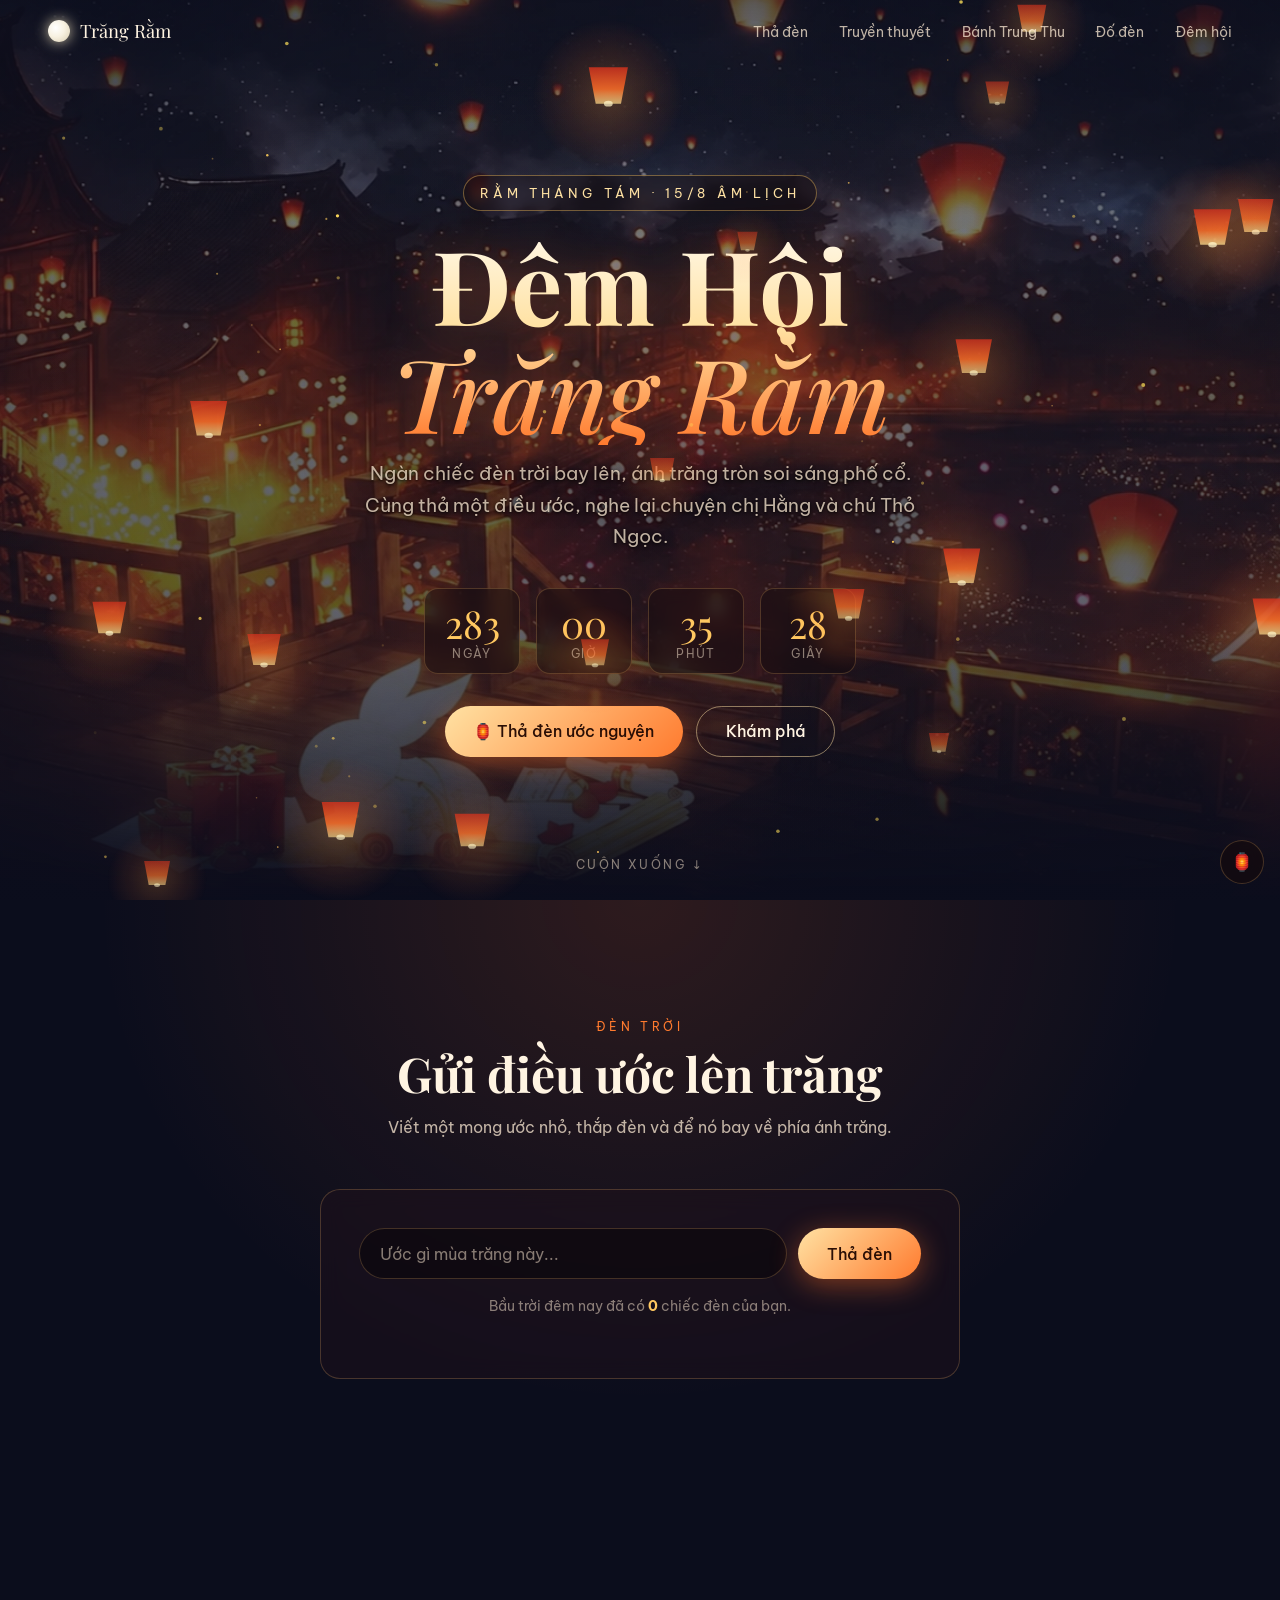
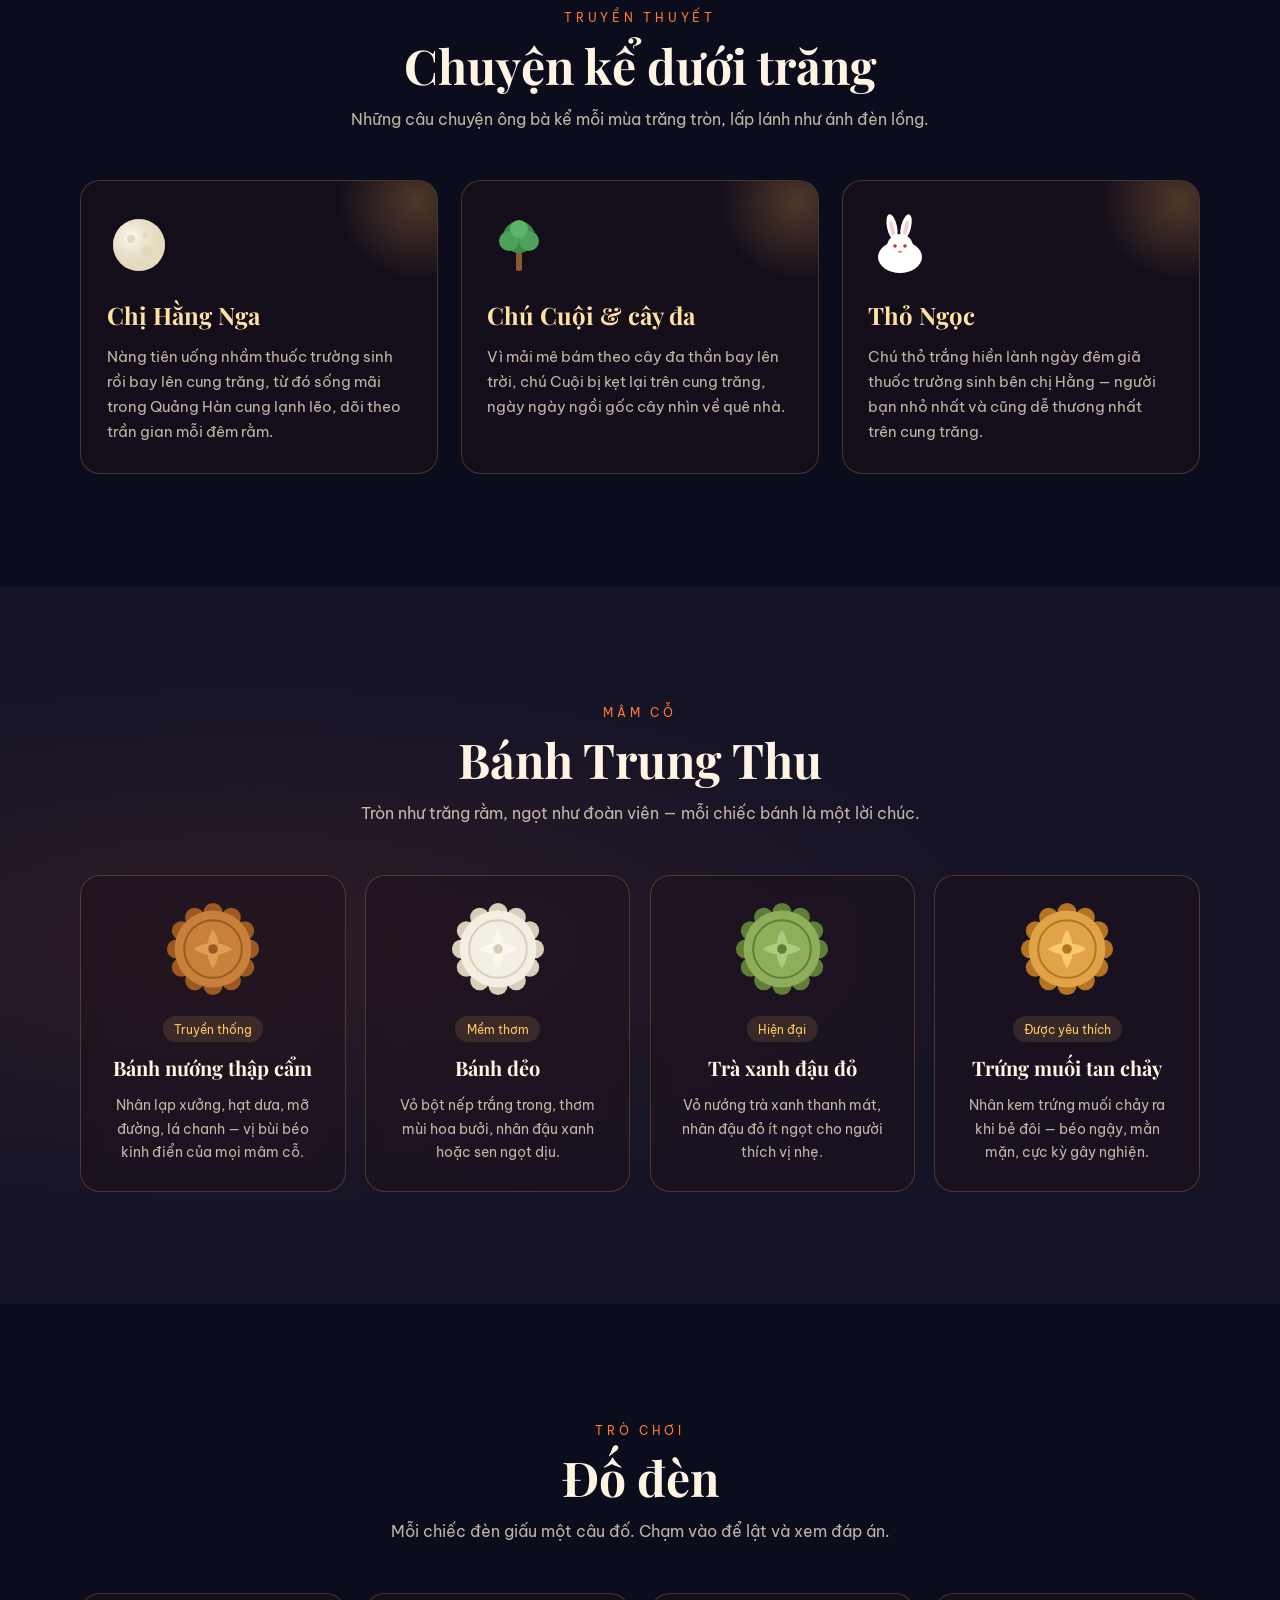
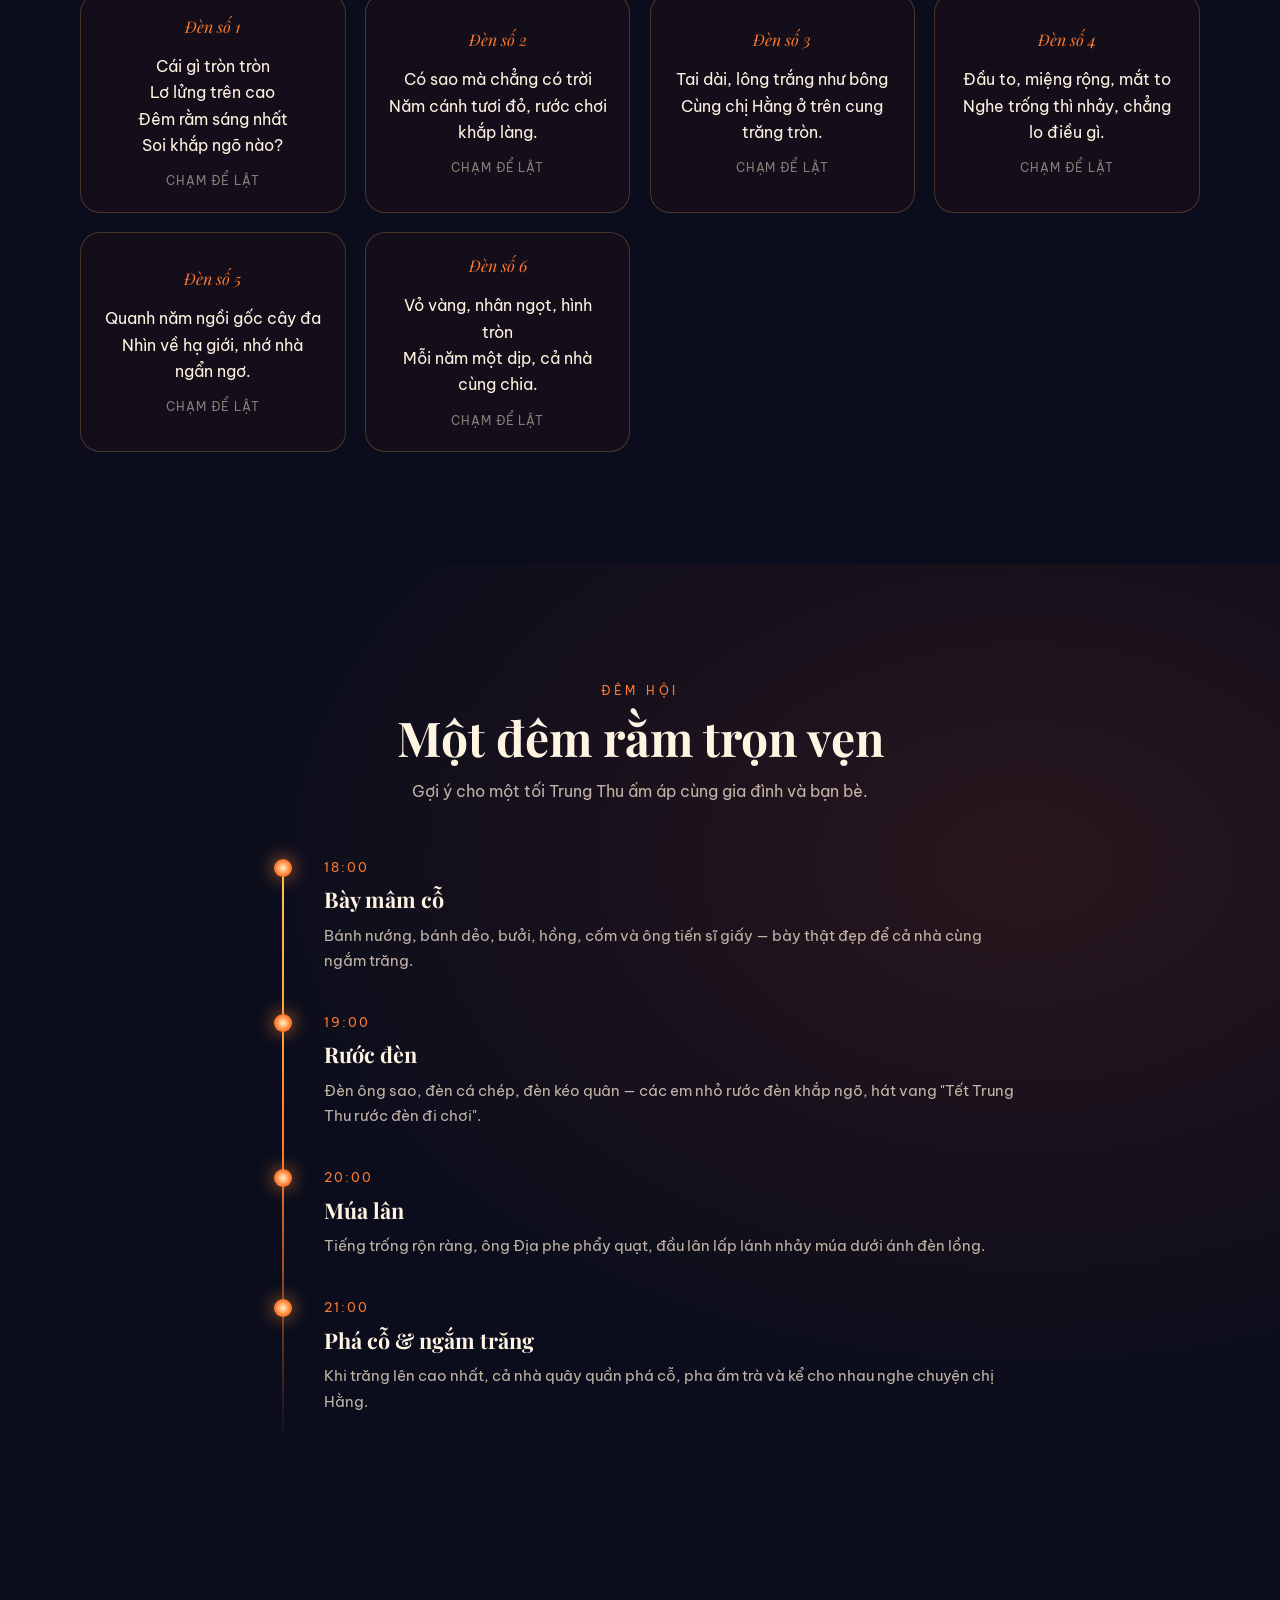
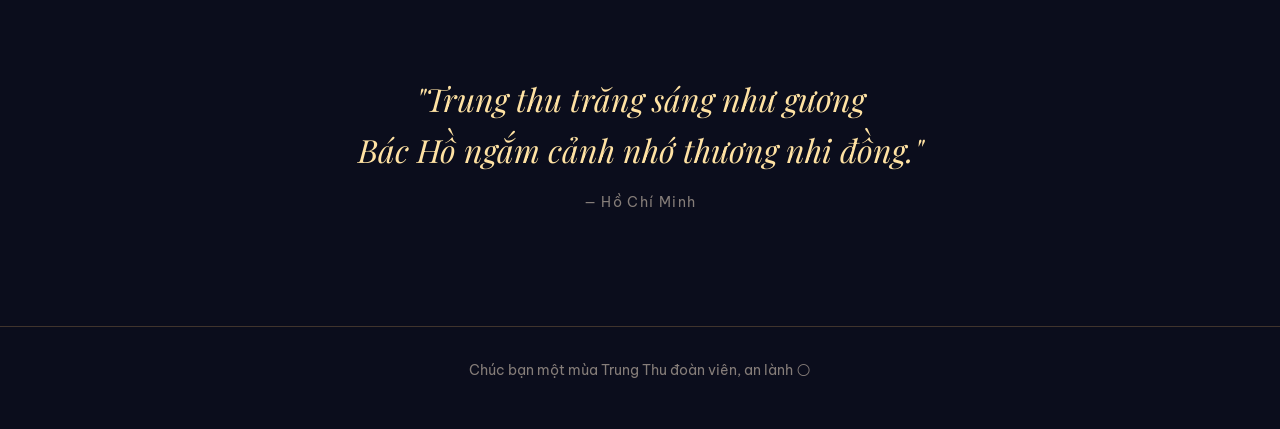
==== trung-thu.html @ bc14b9de "Add Mid-Autumn (Trung Thu) festival page Hero with lantern-festival artwork, live countdown, animate" ====
<!DOCTYPE html>
<html lang="vi">
<head>
  <meta charset="UTF-8">
  <meta name="viewport" content="width=device-width, initial-scale=1.0">
  <title>Đêm Hội Trăng Rằm</title>
  <meta name="description" content="Tết Trung Thu — thả đèn ước nguyện, nghe chuyện chị Hằng, giải câu đố đèn dưới ánh trăng rằm tháng Tám.">
  <link rel="preconnect" href="https://fonts.googleapis.com">
  <link rel="preconnect" href="https://fonts.gstatic.com" crossorigin>
  <link href="https://fonts.googleapis.com/css2?family=Be+Vietnam+Pro:wght@300;400;500;700&family=Playfair+Display:ital,wght@0,500;0,700;1,500&display=swap" rel="stylesheet">
  <style>
    *, *::before, *::after { margin: 0; padding: 0; box-sizing: border-box; }

    :root {
      --night:      #0b0d1c;
      --night-2:    #151326;
      --ink:        #fff4e2;
      --ink-mid:    rgba(255, 238, 214, 0.74);
      --ink-dim:    rgba(255, 238, 214, 0.5);
      --ember:      #ff7a2e;
      --lantern:    #ff4e2a;
      --gold:       #ffc861;
      --gold-soft:  #ffe2a3;
      --moon:       #f7f1e1;
      --card:       rgba(30, 18, 28, 0.55);
      --card-line:  rgba(255, 190, 110, 0.22);
      --glow:       0 0 40px rgba(255, 140, 50, 0.35);
      --serif:      'Playfair Display', Georgia, serif;
      --sans:       'Be Vietnam Pro', system-ui, sans-serif;
    }

    html { scroll-behavior: smooth; }

    body {
      font-family: var(--sans);
      background: var(--night);
      color: var(--ink);
      line-height: 1.65;
      overflow-x: hidden;
    }

    img, svg { display: block; max-width: 100%; }
    a { color: inherit; }

    /* ═══════════ SKY CANVAS (lanterns + sparks, fixed behind content) ═══════════ */
    #sky {
      position: fixed;
      inset: 0;
      width: 100%;
      height: 100%;
      pointer-events: none;
      z-index: 1;
    }

    /* ═══════════ NAV ═══════════ */
    .nav {
      position: fixed;
      top: 0; left: 0; right: 0;
      z-index: 20;
      display: flex;
      align-items: center;
      justify-content: space-between;
      padding: 1rem clamp(1rem, 4vw, 3rem);
      transition: background .4s, backdrop-filter .4s;
    }
    .nav.solid {
      background: rgba(11, 13, 28, 0.72);
      backdrop-filter: blur(12px);
      -webkit-backdrop-filter: blur(12px);
      border-bottom: 1px solid var(--card-line);
    }
    .brand {
      display: flex;
      align-items: center;
      gap: .6rem;
      font-family: var(--serif);
      font-size: 1.15rem;
      text-decoration: none;
    }
    .brand-moon {
      width: 22px; height: 22px;
      border-radius: 50%;
      background: radial-gradient(circle at 35% 35%, #fff 0%, var(--moon) 45%, #d9cdb0 100%);
      box-shadow: 0 0 14px rgba(255, 240, 200, .8);
    }
    .nav-links { display: flex; gap: clamp(.8rem, 2.4vw, 2rem); list-style: none; }
    .nav-links a {
      text-decoration: none;
      font-size: .9rem;
      color: var(--ink-mid);
      transition: color .2s;
    }
    .nav-links a:hover { color: var(--gold); }

    /* ═══════════ HERO ═══════════ */
    .hero {
      position: relative;
      min-height: 100svh;
      display: grid;
      place-items: center;
      text-align: center;
      padding: 6rem 1rem 4rem;
      overflow: hidden;
      isolation: isolate;
    }
    .hero-bg {
      position: absolute;
      inset: -6% -2%;
      background: url('assets/trung-thu-bg.webp') center 60% / cover no-repeat;
      z-index: -2;
      transform: scale(1.04);
      will-change: transform;
    }
    .hero::after {
      content: "";
      position: absolute;
      inset: 0;
      z-index: -1;
      background:
        radial-gradient(ellipse 55% 45% at 50% 52%, rgba(11,13,28,.55) 0%, rgba(11,13,28,.35) 60%, transparent 100%),
        radial-gradient(ellipse at 50% 42%, rgba(11,13,28,.15) 0%, rgba(11,13,28,.55) 60%, rgba(11,13,28,.9) 100%),
        linear-gradient(to bottom, rgba(11,13,28,.35) 0%, transparent 30%, transparent 70%, var(--night) 100%);
    }

    .hero-inner { max-width: 760px; }
    .eyebrow {
      display: inline-block;
      font-size: .8rem;
      letter-spacing: .32em;
      text-transform: uppercase;
      color: var(--gold-soft);
      padding: .4rem 1rem;
      border: 1px solid rgba(255, 200, 97, .4);
      border-radius: 999px;
      background: rgba(20, 10, 10, .35);
      backdrop-filter: blur(6px);
    }
    .hero h1 {
      font-family: var(--serif);
      font-weight: 700;
      font-size: clamp(2.8rem, 9vw, 6.4rem);
      line-height: 1.05;
      margin: 1.2rem 0 .8rem;
      background: linear-gradient(180deg, #fff8e8 0%, var(--gold-soft) 45%, var(--ember) 100%);
      -webkit-background-clip: text;
      background-clip: text;
      color: transparent;
      filter: drop-shadow(0 4px 24px rgba(255, 110, 40, .45));
    }
    .hero h1 em { font-style: italic; font-weight: 500; }
    .hero p.lead {
      font-size: clamp(1rem, 2.2vw, 1.2rem);
      color: var(--ink-mid);
      max-width: 560px;
      margin: 0 auto;
      text-shadow: 0 1px 3px rgba(0,0,0,.9), 0 2px 14px rgba(0,0,0,.7);
    }

    .countdown {
      display: flex;
      justify-content: center;
      gap: clamp(.5rem, 2vw, 1rem);
      margin: 2.2rem 0 2rem;
    }
    .cd-cell {
      min-width: clamp(64px, 17vw, 96px);
      padding: .8rem .4rem .6rem;
      border-radius: 14px;
      background: rgba(20, 10, 14, .5);
      border: 1px solid var(--card-line);
      backdrop-filter: blur(8px);
      -webkit-backdrop-filter: blur(8px);
    }
    .cd-num {
      font-family: var(--serif);
      font-size: clamp(1.6rem, 5vw, 2.4rem);
      color: var(--gold);
      font-variant-numeric: tabular-nums;
      line-height: 1.1;
    }
    .cd-label { font-size: .72rem; letter-spacing: .12em; text-transform: uppercase; color: var(--ink-dim); }
    .cd-done {
      font-family: var(--serif);
      font-size: clamp(1.3rem, 3.6vw, 1.8rem);
      color: var(--gold);
      margin: 2.2rem 0 2rem;
    }

    .btn {
      display: inline-flex;
      align-items: center;
      gap: .5rem;
      padding: .9rem 1.8rem;
      border-radius: 999px;
      border: none;
      font: 500 1rem var(--sans);
      color: #2a0e05;
      background: linear-gradient(135deg, var(--gold-soft), var(--ember));
      box-shadow: 0 6px 28px rgba(255, 110, 40, .45);
      cursor: pointer;
      text-decoration: none;
      transition: transform .2s, box-shadow .2s;
    }
    .btn:hover { transform: translateY(-2px); box-shadow: 0 10px 36px rgba(255, 110, 40, .6); }
    .btn:focus-visible { outline: 2px solid var(--gold-soft); outline-offset: 3px; }
    .btn.ghost {
      background: transparent;
      color: var(--ink);
      border: 1px solid rgba(255, 226, 163, .5);
      box-shadow: none;
    }
    .btn.ghost:hover { background: rgba(255, 200, 97, .1); }
    .hero-actions { display: flex; flex-wrap: wrap; justify-content: center; gap: .8rem; }

    .scroll-hint {
      position: absolute;
      bottom: 1.6rem; left: 50%;
      transform: translateX(-50%);
      font-size: .75rem;
      letter-spacing: .2em;
      color: var(--ink-dim);
      animation: bob 2.4s ease-in-out infinite;
    }
    @keyframes bob { 50% { transform: translate(-50%, 6px); } }

    /* ═══════════ SECTIONS ═══════════ */
    main { position: relative; z-index: 2; }
    section.block {
      position: relative;
      z-index: 2;
      padding: clamp(4rem, 10vw, 7rem) clamp(1rem, 4vw, 2rem);
    }
    .wrap { max-width: 1120px; margin: 0 auto; }
    .sec-head { text-align: center; max-width: 640px; margin: 0 auto 3rem; }
    .sec-kicker {
      font-size: .78rem;
      letter-spacing: .3em;
      text-transform: uppercase;
      color: var(--ember);
    }
    .sec-head h2 {
      font-family: var(--serif);
      font-size: clamp(2rem, 5vw, 3rem);
      line-height: 1.15;
      margin: .5rem 0 .8rem;
    }
    .sec-head p { color: var(--ink-mid); }

    .reveal { opacity: 0; transform: translateY(28px); transition: opacity .9s ease, transform .9s ease; }
    .reveal.in { opacity: 1; transform: none; }

    .card {
      background: var(--card);
      border: 1px solid var(--card-line);
      border-radius: 20px;
      backdrop-filter: blur(10px);
      -webkit-backdrop-filter: blur(10px);
    }

    /* ═══════════ WISH LANTERN ═══════════ */
    #uoc-nguyen {
      background:
        radial-gradient(ellipse at 50% 0%, rgba(255, 110, 40, .14), transparent 60%),
        var(--night);
    }
    .wish-box {
      max-width: 640px;
      margin: 0 auto;
      padding: clamp(1.4rem, 4vw, 2.4rem);
      text-align: center;
    }
    .wish-form { display: flex; gap: .7rem; flex-wrap: wrap; }
    .wish-form input {
      flex: 1 1 260px;
      min-width: 0;
      padding: .9rem 1.2rem;
      border-radius: 999px;
      border: 1px solid var(--card-line);
      background: rgba(0, 0, 0, .35);
      color: var(--ink);
      font: 400 1rem var(--sans);
    }
    .wish-form input::placeholder { color: var(--ink-dim); }
    .wish-form input:focus { outline: none; border-color: var(--gold); box-shadow: 0 0 0 3px rgba(255, 200, 97, .18); }
    .wish-form .btn { flex: 0 0 auto; }
    .wish-note { margin-top: 1rem; font-size: .85rem; color: var(--ink-dim); }
    .wish-count { color: var(--gold); font-weight: 700; }

    .wish-list {
      display: flex;
      flex-wrap: wrap;
      justify-content: center;
      gap: .5rem;
      margin-top: 1.4rem;
      list-style: none;
    }
    .wish-list li {
      font-size: .82rem;
      padding: .35rem .85rem;
      border-radius: 999px;
      background: rgba(255, 90, 40, .12);
      border: 1px solid rgba(255, 120, 60, .3);
      color: var(--gold-soft);
      max-width: 100%;
      overflow: hidden;
      text-overflow: ellipsis;
      white-space: nowrap;
    }

    /* Rising DOM lantern carrying the wish text */
    .wish-lantern {
      position: fixed;
      z-index: 30;
      width: 84px;
      pointer-events: none;
      text-align: center;
      animation: rise 9s cubic-bezier(.35, .1, .4, 1) forwards;
    }
    .wish-lantern .body {
      height: 100px;
      clip-path: polygon(8% 0, 92% 0, 78% 100%, 22% 100%);
      background: radial-gradient(ellipse at 50% 85%, #fff3c4 0%, #ffb347 30%, #ff5a2a 70%, #b8261a 100%);
      filter: drop-shadow(0 0 18px rgba(255, 140, 50, .9));
      display: grid;
      place-items: center;
      padding: 0 12px;
    }
    .wish-lantern .body span {
      font-size: .6rem;
      line-height: 1.2;
      color: #5a1406;
      font-weight: 700;
      display: -webkit-box;
      -webkit-line-clamp: 4;
      -webkit-box-orient: vertical;
      overflow: hidden;
    }
    .wish-lantern .flame {
      width: 14px; height: 10px;
      margin: -4px auto 0;
      border-radius: 50%;
      background: #fff6c8;
      box-shadow: 0 0 16px 6px rgba(255, 190, 90, .9);
    }
    @keyframes rise {
      0%   { transform: translate(0, 0) scale(1) rotate(0); opacity: 0; }
      8%   { opacity: 1; }
      40%  { transform: translate(-24px, -40vh) scale(.85) rotate(-4deg); }
      70%  { transform: translate(18px, -75vh) scale(.6) rotate(3deg); opacity: .9; }
      100% { transform: translate(-8px, -115vh) scale(.35) rotate(0); opacity: 0; }
    }

    /* ═══════════ LEGENDS ═══════════ */
    .legend-grid {
      display: grid;
      grid-template-columns: repeat(auto-fit, minmax(260px, 1fr));
      gap: 1.4rem;
    }
    .legend {
      padding: 2rem 1.6rem 1.8rem;
      position: relative;
      overflow: hidden;
      transition: transform .3s, border-color .3s;
    }
    .legend:hover { transform: translateY(-6px); border-color: rgba(255, 200, 97, .5); }
    .legend::before {
      content: "";
      position: absolute;
      top: -60px; right: -60px;
      width: 160px; height: 160px;
      border-radius: 50%;
      background: radial-gradient(circle, rgba(255, 180, 80, .25), transparent 70%);
    }
    .legend-icon {
      width: 64px; height: 64px;
      margin-bottom: 1.2rem;
    }
    .legend h3 {
      font-family: var(--serif);
      font-size: 1.5rem;
      margin-bottom: .5rem;
      color: var(--gold-soft);
    }
    .legend p { color: var(--ink-mid); font-size: .95rem; }

    /* ═══════════ MOONCAKES ═══════════ */
    #banh {
      background:
        radial-gradient(ellipse at 20% 50%, rgba(255, 110, 40, .1), transparent 55%),
        var(--night-2);
    }
    .cake-grid {
      display: grid;
      grid-template-columns: repeat(auto-fit, minmax(220px, 1fr));
      gap: 1.2rem;
    }
    .cake {
      padding: 1.6rem;
      display: flex;
      flex-direction: column;
      gap: .6rem;
    }
    .cake-art {
      width: 96px; height: 96px;
      margin: 0 auto .6rem;
      transition: transform .6s;
    }
    .cake:hover .cake-art { transform: rotate(20deg) scale(1.06); }
    .cake h3 { font-family: var(--serif); font-size: 1.25rem; text-align: center; }
    .cake p { font-size: .9rem; color: var(--ink-mid); text-align: center; }
    .tag {
      align-self: center;
      font-size: .72rem;
      padding: .2rem .7rem;
      border-radius: 999px;
      background: rgba(255, 200, 97, .12);
      color: var(--gold);
    }

    /* ═══════════ RIDDLES ═══════════ */
    .riddle-grid {
      display: grid;
      grid-template-columns: repeat(auto-fit, minmax(240px, 1fr));
      gap: 1.2rem;
    }
    .riddle {
      perspective: 1000px;
      min-height: 220px;
      cursor: pointer;
      border: none;
      background: none;
      color: inherit;
      font: inherit;
      text-align: center;
    }
    .riddle:focus-visible { outline: 2px solid var(--gold); outline-offset: 4px; border-radius: 20px; }
    .riddle-inner {
      position: relative;
      width: 100%;
      height: 100%;
      min-height: 220px;
      transition: transform .7s cubic-bezier(.4, .2, .2, 1);
      transform-style: preserve-3d;
    }
    .riddle.flipped .riddle-inner { transform: rotateY(180deg); }
    .riddle-face {
      position: absolute;
      inset: 0;
      padding: 1.6rem 1.4rem;
      display: flex;
      flex-direction: column;
      align-items: center;
      justify-content: center;
      gap: .8rem;
      backface-visibility: hidden;
      -webkit-backface-visibility: hidden;
    }
    .riddle-face.back {
      transform: rotateY(180deg);
      background: linear-gradient(160deg, rgba(255, 110, 40, .35), rgba(120, 20, 20, .55));
      border-color: rgba(255, 200, 97, .5);
    }
    .riddle-num {
      font-family: var(--serif);
      font-style: italic;
      color: var(--ember);
    }
    .riddle-q { font-size: 1rem; white-space: pre-line; }
    .riddle-hint { font-size: .75rem; color: var(--ink-dim); letter-spacing: .08em; }
    .riddle-a { font-family: var(--serif); font-size: 1.8rem; color: var(--gold-soft); }

    /* ═══════════ TIMELINE / ACTIVITIES ═══════════ */
    #le-hoi {
      background:
        radial-gradient(ellipse at 80% 30%, rgba(255, 90, 40, .12), transparent 55%),
        var(--night);
    }
    .timeline {
      position: relative;
      max-width: 760px;
      margin: 0 auto;
      list-style: none;
    }
    .timeline::before {
      content: "";
      position: absolute;
      left: 22px; top: 8px; bottom: 8px;
      width: 2px;
      background: linear-gradient(to bottom, var(--gold), var(--ember), transparent);
    }
    .timeline li {
      position: relative;
      padding: 0 0 2.2rem 64px;
    }
    .timeline li::before {
      content: "";
      position: absolute;
      left: 14px; top: 6px;
      width: 18px; height: 18px;
      border-radius: 50%;
      background: radial-gradient(circle, #fff3c4 0%, var(--ember) 60%);
      box-shadow: 0 0 18px rgba(255, 140, 50, .8);
    }
    .tl-time { font-size: .8rem; letter-spacing: .15em; color: var(--ember); text-transform: uppercase; }
    .timeline h3 { font-family: var(--serif); font-size: 1.35rem; margin: .2rem 0 .3rem; }
    .timeline p { color: var(--ink-mid); font-size: .95rem; }

    /* ═══════════ POEM / FOOTER ═══════════ */
    .poem {
      text-align: center;
      padding: clamp(4rem, 10vw, 7rem) 1rem;
      position: relative;
      z-index: 2;
    }
    .poem blockquote {
      font-family: var(--serif);
      font-style: italic;
      font-size: clamp(1.3rem, 3.4vw, 2rem);
      line-height: 1.6;
      color: var(--gold-soft);
      max-width: 700px;
      margin: 0 auto;
    }
    .poem cite { display: block; margin-top: 1rem; font-style: normal; font-size: .85rem; color: var(--ink-dim); letter-spacing: .1em; }

    footer {
      position: relative;
      z-index: 2;
      text-align: center;
      padding: 2rem 1rem 3rem;
      font-size: .85rem;
      color: var(--ink-dim);
      border-top: 1px solid var(--card-line);
    }

    /* ═══════════ CONTROLS ═══════════ */
    .sky-toggle {
      position: fixed;
      right: 1rem; bottom: 1rem;
      z-index: 25;
      width: 44px; height: 44px;
      border-radius: 50%;
      border: 1px solid var(--card-line);
      background: rgba(20, 10, 14, .7);
      color: var(--gold);
      font-size: 1.1rem;
      cursor: pointer;
      backdrop-filter: blur(8px);
    }
    .sky-toggle:focus-visible { outline: 2px solid var(--gold); outline-offset: 2px; }

    /* ═══════════ RESPONSIVE ═══════════ */
    @media (max-width: 720px) {
      .nav-links { display: none; }
      .timeline li { padding-left: 52px; }
      .timeline::before { left: 16px; }
      .timeline li::before { left: 8px; }
    }

    @media (prefers-reduced-motion: reduce) {
      *, *::before, *::after { animation-duration: .01ms !important; transition-duration: .01ms !important; }
      .reveal { opacity: 1; transform: none; }
    }
  </style>
</head>
<body>

  <canvas id="sky" aria-hidden="true"></canvas>

  <nav class="nav" id="nav">
    <a href="#top" class="brand"><span class="brand-moon"></span>Trăng Rằm</a>
    <ul class="nav-links">
      <li><a href="#uoc-nguyen">Thả đèn</a></li>
      <li><a href="#truyen-thuyet">Truyền thuyết</a></li>
      <li><a href="#banh">Bánh Trung Thu</a></li>
      <li><a href="#do-den">Đố đèn</a></li>
      <li><a href="#le-hoi">Đêm hội</a></li>
    </ul>
  </nav>

  <header class="hero" id="top">
    <div class="hero-bg" id="heroBg"></div>
    <div class="hero-inner">
      <span class="eyebrow">Rằm tháng Tám · 15/8 Âm lịch</span>
      <h1>Đêm Hội<br><em>Trăng Rằm</em></h1>
      <p class="lead">Ngàn chiếc đèn trời bay lên, ánh trăng tròn soi sáng phố cổ. Cùng thả một điều ước, nghe lại chuyện chị Hằng và chú Thỏ Ngọc.</p>

      <div id="countdown" aria-live="polite"></div>

      <div class="hero-actions">
        <a href="#uoc-nguyen" class="btn">🏮 Thả đèn ước nguyện</a>
        <a href="#truyen-thuyet" class="btn ghost">Khám phá</a>
      </div>
    </div>
    <span class="scroll-hint">CUỘN XUỐNG ↓</span>
  </header>

  <main>

    <!-- ═══════════ WISH LANTERN ═══════════ -->
    <section class="block" id="uoc-nguyen">
      <div class="wrap">
        <div class="sec-head reveal">
          <span class="sec-kicker">Đèn trời</span>
          <h2>Gửi điều ước lên trăng</h2>
          <p>Viết một mong ước nhỏ, thắp đèn và để nó bay về phía ánh trăng.</p>
        </div>

        <div class="wish-box card reveal">
          <form class="wish-form" id="wishForm">
            <label for="wishInput" class="sr-only" style="position:absolute;left:-9999px">Điều ước của bạn</label>
            <input id="wishInput" type="text" maxlength="80" placeholder="Ước gì mùa trăng này..." autocomplete="off" required>
            <button class="btn" type="submit">Thả đèn</button>
          </form>
          <p class="wish-note">Bầu trời đêm nay đã có <span class="wish-count" id="wishCount">0</span> chiếc đèn của bạn.</p>
          <ul class="wish-list" id="wishList"></ul>
        </div>
      </div>
    </section>

    <!-- ═══════════ LEGENDS ═══════════ -->
    <section class="block" id="truyen-thuyet">
      <div class="wrap">
        <div class="sec-head reveal">
          <span class="sec-kicker">Truyền thuyết</span>
          <h2>Chuyện kể dưới trăng</h2>
          <p>Những câu chuyện ông bà kể mỗi mùa trăng tròn, lấp lánh như ánh đèn lồng.</p>
        </div>

        <div class="legend-grid">
          <article class="legend card reveal">
            <svg class="legend-icon" viewBox="0 0 64 64" aria-hidden="true">
              <circle cx="32" cy="32" r="26" fill="#f7f1e1"/>
              <circle cx="32" cy="32" r="26" fill="url(#moonShade)"/>
              <circle cx="24" cy="26" r="4" fill="#e3d8bc"/>
              <circle cx="40" cy="38" r="6" fill="#e3d8bc"/>
              <circle cx="38" cy="22" r="2.5" fill="#e3d8bc"/>
              <defs><radialGradient id="moonShade" cx=".35" cy=".35"><stop offset="0" stop-color="#fff" stop-opacity=".6"/><stop offset="1" stop-color="#c9b98f" stop-opacity=".4"/></radialGradient></defs>
            </svg>
            <h3>Chị Hằng Nga</h3>
            <p>Nàng tiên uống nhầm thuốc trường sinh rồi bay lên cung trăng, từ đó sống mãi trong Quảng Hàn cung lạnh lẽo, dõi theo trần gian mỗi đêm rằm.</p>
          </article>

          <article class="legend card reveal">
            <svg class="legend-icon" viewBox="0 0 64 64" aria-hidden="true">
              <rect x="29" y="30" width="6" height="28" rx="2" fill="#8a5a2b"/>
              <circle cx="32" cy="24" r="16" fill="#3f8a4a"/>
              <circle cx="22" cy="28" r="10" fill="#4fa05a"/>
              <circle cx="42" cy="28" r="10" fill="#4fa05a"/>
              <circle cx="32" cy="16" r="9" fill="#5cb467"/>
            </svg>
            <h3>Chú Cuội &amp; cây đa</h3>
            <p>Vì mải mê bám theo cây đa thần bay lên trời, chú Cuội bị kẹt lại trên cung trăng, ngày ngày ngồi gốc cây nhìn về quê nhà.</p>
          </article>

          <article class="legend card reveal">
            <svg class="legend-icon" viewBox="0 0 64 64" aria-hidden="true">
              <ellipse cx="24" cy="14" rx="5" ry="13" fill="#fff" transform="rotate(-12 24 14)"/>
              <ellipse cx="38" cy="14" rx="5" ry="13" fill="#fff" transform="rotate(14 38 14)"/>
              <ellipse cx="24" cy="15" rx="2" ry="8" fill="#ffc9c9" transform="rotate(-12 24 15)"/>
              <ellipse cx="38" cy="15" rx="2" ry="8" fill="#ffc9c9" transform="rotate(14 38 15)"/>
              <ellipse cx="32" cy="44" rx="22" ry="16" fill="#fff"/>
              <circle cx="32" cy="34" r="13" fill="#fff"/>
              <circle cx="27" cy="33" r="1.8" fill="#c0392b"/>
              <circle cx="37" cy="33" r="1.8" fill="#c0392b"/>
              <path d="M30 38 q2 2 4 0" stroke="#e57373" stroke-width="1.4" fill="none"/>
            </svg>
            <h3>Thỏ Ngọc</h3>
            <p>Chú thỏ trắng hiền lành ngày đêm giã thuốc trường sinh bên chị Hằng — người bạn nhỏ nhất và cũng dễ thương nhất trên cung trăng.</p>
          </article>
        </div>
      </div>
    </section>

    <!-- ═══════════ MOONCAKES ═══════════ -->
    <section class="block" id="banh">
      <div class="wrap">
        <div class="sec-head reveal">
          <span class="sec-kicker">Mâm cỗ</span>
          <h2>Bánh Trung Thu</h2>
          <p>Tròn như trăng rằm, ngọt như đoàn viên — mỗi chiếc bánh là một lời chúc.</p>
        </div>

        <div class="cake-grid" id="cakeGrid"></div>
      </div>
    </section>

    <!-- ═══════════ RIDDLES ═══════════ -->
    <section class="block" id="do-den">
      <div class="wrap">
        <div class="sec-head reveal">
          <span class="sec-kicker">Trò chơi</span>
          <h2>Đố đèn</h2>
          <p>Mỗi chiếc đèn giấu một câu đố. Chạm vào để lật và xem đáp án.</p>
        </div>

        <div class="riddle-grid" id="riddleGrid"></div>
      </div>
    </section>

    <!-- ═══════════ TIMELINE ═══════════ -->
    <section class="block" id="le-hoi">
      <div class="wrap">
        <div class="sec-head reveal">
          <span class="sec-kicker">Đêm hội</span>
          <h2>Một đêm rằm trọn vẹn</h2>
          <p>Gợi ý cho một tối Trung Thu ấm áp cùng gia đình và bạn bè.</p>
        </div>

        <ol class="timeline">
          <li class="reveal">
            <span class="tl-time">18:00</span>
            <h3>Bày mâm cỗ</h3>
            <p>Bánh nướng, bánh dẻo, bưởi, hồng, cốm và ông tiến sĩ giấy — bày thật đẹp để cả nhà cùng ngắm trăng.</p>
          </li>
          <li class="reveal">
            <span class="tl-time">19:00</span>
            <h3>Rước đèn</h3>
            <p>Đèn ông sao, đèn cá chép, đèn kéo quân — các em nhỏ rước đèn khắp ngõ, hát vang "Tết Trung Thu rước đèn đi chơi".</p>
          </li>
          <li class="reveal">
            <span class="tl-time">20:00</span>
            <h3>Múa lân</h3>
            <p>Tiếng trống rộn ràng, ông Địa phe phẩy quạt, đầu lân lấp lánh nhảy múa dưới ánh đèn lồng.</p>
          </li>
          <li class="reveal">
            <span class="tl-time">21:00</span>
            <h3>Phá cỗ &amp; ngắm trăng</h3>
            <p>Khi trăng lên cao nhất, cả nhà quây quần phá cỗ, pha ấm trà và kể cho nhau nghe chuyện chị Hằng.</p>
          </li>
        </ol>
      </div>
    </section>

    <section class="poem reveal">
      <blockquote>
        "Trung thu trăng sáng như gương<br>
        Bác Hồ ngắm cảnh nhớ thương nhi đồng."
      </blockquote>
      <cite>— Hồ Chí Minh</cite>
    </section>

  </main>

  <footer>
    Chúc bạn một mùa Trung Thu đoàn viên, an lành 🌕
  </footer>

  <button class="sky-toggle" id="skyToggle" aria-label="Tắt/bật hiệu ứng đèn trời" title="Tắt/bật hiệu ứng">🏮</button>

  <script>
  (() => {
    'use strict';

    const reduceMotion = window.matchMedia('(prefers-reduced-motion: reduce)').matches;

    /* ─── Safe storage (may be unavailable in private mode / sandboxed frames) ─── */
    const store = {
      get(k, fallback) {
        try { const v = localStorage.getItem(k); return v ? JSON.parse(v) : fallback; }
        catch { return fallback; }
      },
      set(k, v) { try { localStorage.setItem(k, JSON.stringify(v)); } catch {} }
    };

    /* ─── Nav background on scroll + hero parallax ─── */
    const nav = document.getElementById('nav');
    const heroBg = document.getElementById('heroBg');
    const onScroll = () => {
      const y = window.scrollY;
      nav.classList.toggle('solid', y > 60);
      if (!reduceMotion && y < window.innerHeight * 1.2) {
        heroBg.style.transform = `translateY(${y * 0.3}px) scale(1.04)`;
      }
    };
    window.addEventListener('scroll', onScroll, { passive: true });
    onScroll();

    /* ─── Countdown to Tết Trung Thu (15/8 âm lịch) ─── */
    // Gregorian dates of the full moon of the 8th lunar month.
    const FESTIVALS = ['2025-10-06', '2026-09-25', '2027-09-15', '2028-10-03', '2029-09-22', '2030-09-12'];
    const cdEl = document.getElementById('countdown');

    function nextFestival(now) {
      for (const d of FESTIVALS) {
        const start = new Date(d + 'T00:00:00');
        const end = new Date(start.getTime() + 86400000);
        if (now < end) return { start, end };
      }
      return null;
    }

    function renderCountdown() {
      const now = new Date();
      const f = nextFestival(now);
      if (!f) { cdEl.innerHTML = ''; return; }
      if (now >= f.start) {
        cdEl.innerHTML = '<p class="cd-done">🌕 Đêm nay là Rằm tháng Tám — Trung Thu vui vẻ!</p>';
        return;
      }
      let s = Math.floor((f.start - now) / 1000);
      const parts = [
        [Math.floor(s / 86400), 'Ngày'],
        [Math.floor(s % 86400 / 3600), 'Giờ'],
        [Math.floor(s % 3600 / 60), 'Phút'],
        [s % 60, 'Giây']
      ];
      cdEl.className = 'countdown';
      cdEl.innerHTML = parts.map(([n, l]) =>
        `<div class="cd-cell"><div class="cd-num">${String(n).padStart(2, '0')}</div><div class="cd-label">${l}</div></div>`
      ).join('');
    }
    renderCountdown();
    setInterval(renderCountdown, 1000);

    /* ─── Sky canvas: drifting sky lanterns + embers ─── */
    const canvas = document.getElementById('sky');
    const ctx = canvas.getContext('2d');
    let W = 0, H = 0, dpr = 1;
    let lanterns = [], embers = [];
    let skyOn = store.get('tt-sky', true) && !reduceMotion;

    function resize() {
      dpr = Math.min(window.devicePixelRatio || 1, 2);
      W = window.innerWidth; H = window.innerHeight;
      canvas.width = W * dpr; canvas.height = H * dpr;
      ctx.setTransform(dpr, 0, 0, dpr, 0, 0);
    }

    const rand = (a, b) => a + Math.random() * (b - a);

    function makeLantern(initial) {
      const z = rand(0.25, 1);                 // depth: small & slow = far away
      return {
        x: rand(0, W),
        y: initial ? rand(0, H) : H + 40,
        z,
        size: 10 + z * 22,
        speed: 0.15 + z * 0.45,
        sway: rand(0, Math.PI * 2),
        swayAmp: rand(0.2, 0.7),
        flicker: rand(0, Math.PI * 2),
        alpha: 0.35 + z * 0.5
      };
    }

    function makeEmber(initial) {
      return {
        x: rand(0, W),
        y: initial ? rand(0, H) : H + 10,
        r: rand(0.6, 2),
        vy: rand(0.2, 0.8),
        vx: rand(-0.2, 0.2),
        life: rand(0.4, 1),
        tw: rand(0, Math.PI * 2)
      };
    }

    function populate() {
      const area = W * H;
      const nL = Math.round(Math.min(26, Math.max(10, area / 60000)));
      const nE = Math.round(Math.min(90, Math.max(30, area / 18000)));
      lanterns = Array.from({ length: nL }, () => makeLantern(true)).sort((a, b) => a.z - b.z);
      embers = Array.from({ length: nE }, () => makeEmber(true));
    }

    function drawLantern(l, t) {
      const s = l.size;
      const flick = 0.85 + Math.sin(t * 0.004 + l.flicker) * 0.08 + Math.random() * 0.05;

      // outer glow
      const g = ctx.createRadialGradient(l.x, l.y + s * 0.3, 0, l.x, l.y + s * 0.3, s * 2.4);
      g.addColorStop(0, `rgba(255,160,60,${0.35 * l.alpha * flick})`);
      g.addColorStop(1, 'rgba(255,90,30,0)');
      ctx.fillStyle = g;
      ctx.beginPath(); ctx.arc(l.x, l.y + s * 0.3, s * 2.4, 0, Math.PI * 2); ctx.fill();

      // paper body: trapezoid, wider at top
      const top = s * 0.62, bot = s * 0.4, h = s * 1.15;
      const body = ctx.createLinearGradient(l.x, l.y - h / 2, l.x, l.y + h / 2);
      body.addColorStop(0, `rgba(210,50,30,${l.alpha})`);
      body.addColorStop(0.6, `rgba(255,110,40,${l.alpha})`);
      body.addColorStop(1, `rgba(255,220,140,${l.alpha * flick})`);
      ctx.fillStyle = body;
      ctx.beginPath();
      ctx.moveTo(l.x - top, l.y - h / 2);
      ctx.lineTo(l.x + top, l.y - h / 2);
      ctx.lineTo(l.x + bot, l.y + h / 2);
      ctx.lineTo(l.x - bot, l.y + h / 2);
      ctx.closePath();
      ctx.fill();

      // flame
      ctx.fillStyle = `rgba(255,245,200,${l.alpha * flick})`;
      ctx.beginPath(); ctx.ellipse(l.x, l.y + h / 2, s * 0.14, s * 0.09, 0, 0, Math.PI * 2); ctx.fill();
    }

    let last = 0;
    function frame(t) {
      if (!skyOn) { ctx.clearRect(0, 0, W, H); return; }
      const dt = Math.min(3, (t - last) / 16.67 || 1);
      last = t;
      ctx.clearRect(0, 0, W, H);

      ctx.globalCompositeOperation = 'lighter';
      for (const e of embers) {
        e.y -= e.vy * dt; e.x += e.vx * dt; e.tw += 0.05 * dt;
        if (e.y < -10) Object.assign(e, makeEmber(false));
        const a = e.life * (0.5 + Math.sin(e.tw) * 0.5);
        ctx.fillStyle = `rgba(255,${170 + Math.round(e.r * 30)},90,${a})`;
        ctx.beginPath(); ctx.arc(e.x, e.y, e.r, 0, Math.PI * 2); ctx.fill();
      }
      ctx.globalCompositeOperation = 'source-over';

      for (const l of lanterns) {
        l.y -= l.speed * dt;
        l.sway += 0.01 * dt;
        l.x += Math.sin(l.sway) * l.swayAmp * dt * 0.5;
        if (l.y < -60) Object.assign(l, makeLantern(false));
        drawLantern(l, t);
      }
      requestAnimationFrame(frame);
    }

    function startSky() {
      if (skyOn) { last = performance.now(); requestAnimationFrame(frame); }
      else ctx.clearRect(0, 0, W, H);
    }

    resize(); populate(); startSky();
    let rT;
    window.addEventListener('resize', () => {
      clearTimeout(rT);
      rT = setTimeout(() => { resize(); populate(); }, 150);
    });

    const skyToggle = document.getElementById('skyToggle');
    skyToggle.style.opacity = skyOn ? '1' : '.5';
    skyToggle.addEventListener('click', () => {
      skyOn = !skyOn;
      store.set('tt-sky', skyOn);
      skyToggle.style.opacity = skyOn ? '1' : '.5';
      startSky();
    });

    /* ─── Wish lanterns ─── */
    const form = document.getElementById('wishForm');
    const input = document.getElementById('wishInput');
    const listEl = document.getElementById('wishList');
    const countEl = document.getElementById('wishCount');
    let wishes = store.get('tt-wishes', []);
    if (!Array.isArray(wishes)) wishes = [];

    function renderWishes() {
      countEl.textContent = wishes.length;
      listEl.replaceChildren(...wishes.slice(-12).reverse().map(w => {
        const li = document.createElement('li');
        li.textContent = '🏮 ' + w;
        li.title = w;
        return li;
      }));
    }

    function releaseLantern(text, fromEl) {
      const rect = fromEl.getBoundingClientRect();
      const el = document.createElement('div');
      el.className = 'wish-lantern';
      el.style.left = (rect.left + rect.width / 2 - 42) + 'px';
      el.style.top = (rect.top - 110) + 'px';
      const body = document.createElement('div');
      body.className = 'body';
      const span = document.createElement('span');
      span.textContent = text;
      body.appendChild(span);
      const flame = document.createElement('div');
      flame.className = 'flame';
      el.append(body, flame);
      document.body.appendChild(el);
      el.addEventListener('animationend', () => el.remove());
      if (reduceMotion) setTimeout(() => el.remove(), 1500);
    }

    form.addEventListener('submit', e => {
      e.preventDefault();
      const text = input.value.trim();
      if (!text) return;
      wishes.push(text);
      wishes = wishes.slice(-50);
      store.set('tt-wishes', wishes);
      releaseLantern(text, form.querySelector('button'));
      input.value = '';
      renderWishes();
    });
    renderWishes();

    /* ─── Mooncakes ─── */
    const CAKES = [
      { name: 'Bánh nướng thập cẩm', tag: 'Truyền thống', desc: 'Nhân lạp xưởng, hạt dưa, mỡ đường, lá chanh — vị bùi béo kinh điển của mọi mâm cỗ.', crust: '#c9803a', edge: '#9b5a22', mark: '#e7a560' },
      { name: 'Bánh dẻo', tag: 'Mềm thơm', desc: 'Vỏ bột nếp trắng trong, thơm mùi hoa bưởi, nhân đậu xanh hoặc sen ngọt dịu.', crust: '#f4efe3', edge: '#d8cfba', mark: '#fffaf0' },
      { name: 'Trà xanh đậu đỏ', tag: 'Hiện đại', desc: 'Vỏ nướng trà xanh thanh mát, nhân đậu đỏ ít ngọt cho người thích vị nhẹ.', crust: '#8fae5c', edge: '#5f7f38', mark: '#b7d18a' },
      { name: 'Trứng muối tan chảy', tag: 'Được yêu thích', desc: 'Nhân kem trứng muối chảy ra khi bẻ đôi — béo ngậy, mằn mặn, cực kỳ gây nghiện.', crust: '#e0a347', edge: '#b37424', mark: '#ffd27a' }
    ];

    const cakeSVG = c => `
      <svg class="cake-art" viewBox="0 0 100 100" aria-hidden="true">
        <g>
          ${Array.from({ length: 12 }, (_, i) => {
            const a = i / 12 * Math.PI * 2;
            return `<circle cx="${50 + Math.cos(a) * 38}" cy="${50 + Math.sin(a) * 38}" r="10" fill="${c.edge}"/>`;
          }).join('')}
          <circle cx="50" cy="50" r="40" fill="${c.crust}"/>
          <circle cx="50" cy="50" r="30" fill="none" stroke="${c.edge}" stroke-width="2"/>
          <path d="M50 30 C58 40 58 60 50 70 C42 60 42 40 50 30Z M30 50 C40 42 60 42 70 50 C60 58 40 58 30 50Z" fill="${c.mark}" opacity=".8"/>
          <circle cx="50" cy="50" r="5" fill="${c.edge}"/>
        </g>
      </svg>`;

    document.getElementById('cakeGrid').innerHTML = CAKES.map(c => `
      <article class="cake card reveal">
        ${cakeSVG(c)}
        <span class="tag">${c.tag}</span>
        <h3>${c.name}</h3>
        <p>${c.desc}</p>
      </article>`).join('');

    /* ─── Riddles ─── */
    const RIDDLES = [
      { q: 'Cái gì tròn tròn\nLơ lửng trên cao\nĐêm rằm sáng nhất\nSoi khắp ngõ nào?', a: 'Mặt trăng' },
      { q: 'Có sao mà chẳng có trời\nNăm cánh tươi đỏ, rước chơi khắp làng.', a: 'Đèn ông sao' },
      { q: 'Tai dài, lông trắng như bông\nCùng chị Hằng ở trên cung trăng tròn.', a: 'Thỏ Ngọc' },
      { q: 'Đầu to, miệng rộng, mắt to\nNghe trống thì nhảy, chẳng lo điều gì.', a: 'Con lân' },
      { q: 'Quanh năm ngồi gốc cây đa\nNhìn về hạ giới, nhớ nhà ngẩn ngơ.', a: 'Chú Cuội' },
      { q: 'Vỏ vàng, nhân ngọt, hình tròn\nMỗi năm một dịp, cả nhà cùng chia.', a: 'Bánh Trung Thu' }
    ];

    const riddleGrid = document.getElementById('riddleGrid');
    RIDDLES.forEach((r, i) => {
      const btn = document.createElement('button');
      btn.type = 'button';
      btn.className = 'riddle reveal';
      btn.setAttribute('aria-pressed', 'false');
      btn.innerHTML = `
        <div class="riddle-inner">
          <div class="riddle-face card">
            <span class="riddle-num">Đèn số ${i + 1}</span>
            <p class="riddle-q"></p>
            <span class="riddle-hint">CHẠM ĐỂ LẬT</span>
          </div>
          <div class="riddle-face back card">
            <span class="riddle-num">Đáp án</span>
            <p class="riddle-a"></p>
          </div>
        </div>`;
      btn.querySelector('.riddle-q').textContent = r.q;
      btn.querySelector('.riddle-a').textContent = r.a;
      btn.addEventListener('click', () => {
        const f = btn.classList.toggle('flipped');
        btn.setAttribute('aria-pressed', String(f));
      });
      riddleGrid.appendChild(btn);
    });

    /* ─── Scroll reveal ─── */
    const io = 'IntersectionObserver' in window
      ? new IntersectionObserver(entries => {
          entries.forEach(en => { if (en.isIntersecting) { en.target.classList.add('in'); io.unobserve(en.target); } });
        }, { threshold: 0.12 })
      : null;
    document.querySelectorAll('.reveal').forEach((el, i) => {
      el.style.transitionDelay = (i % 4) * 80 + 'ms';
      io ? io.observe(el) : el.classList.add('in');
    });
  })();
  </script>
</body>
</html>
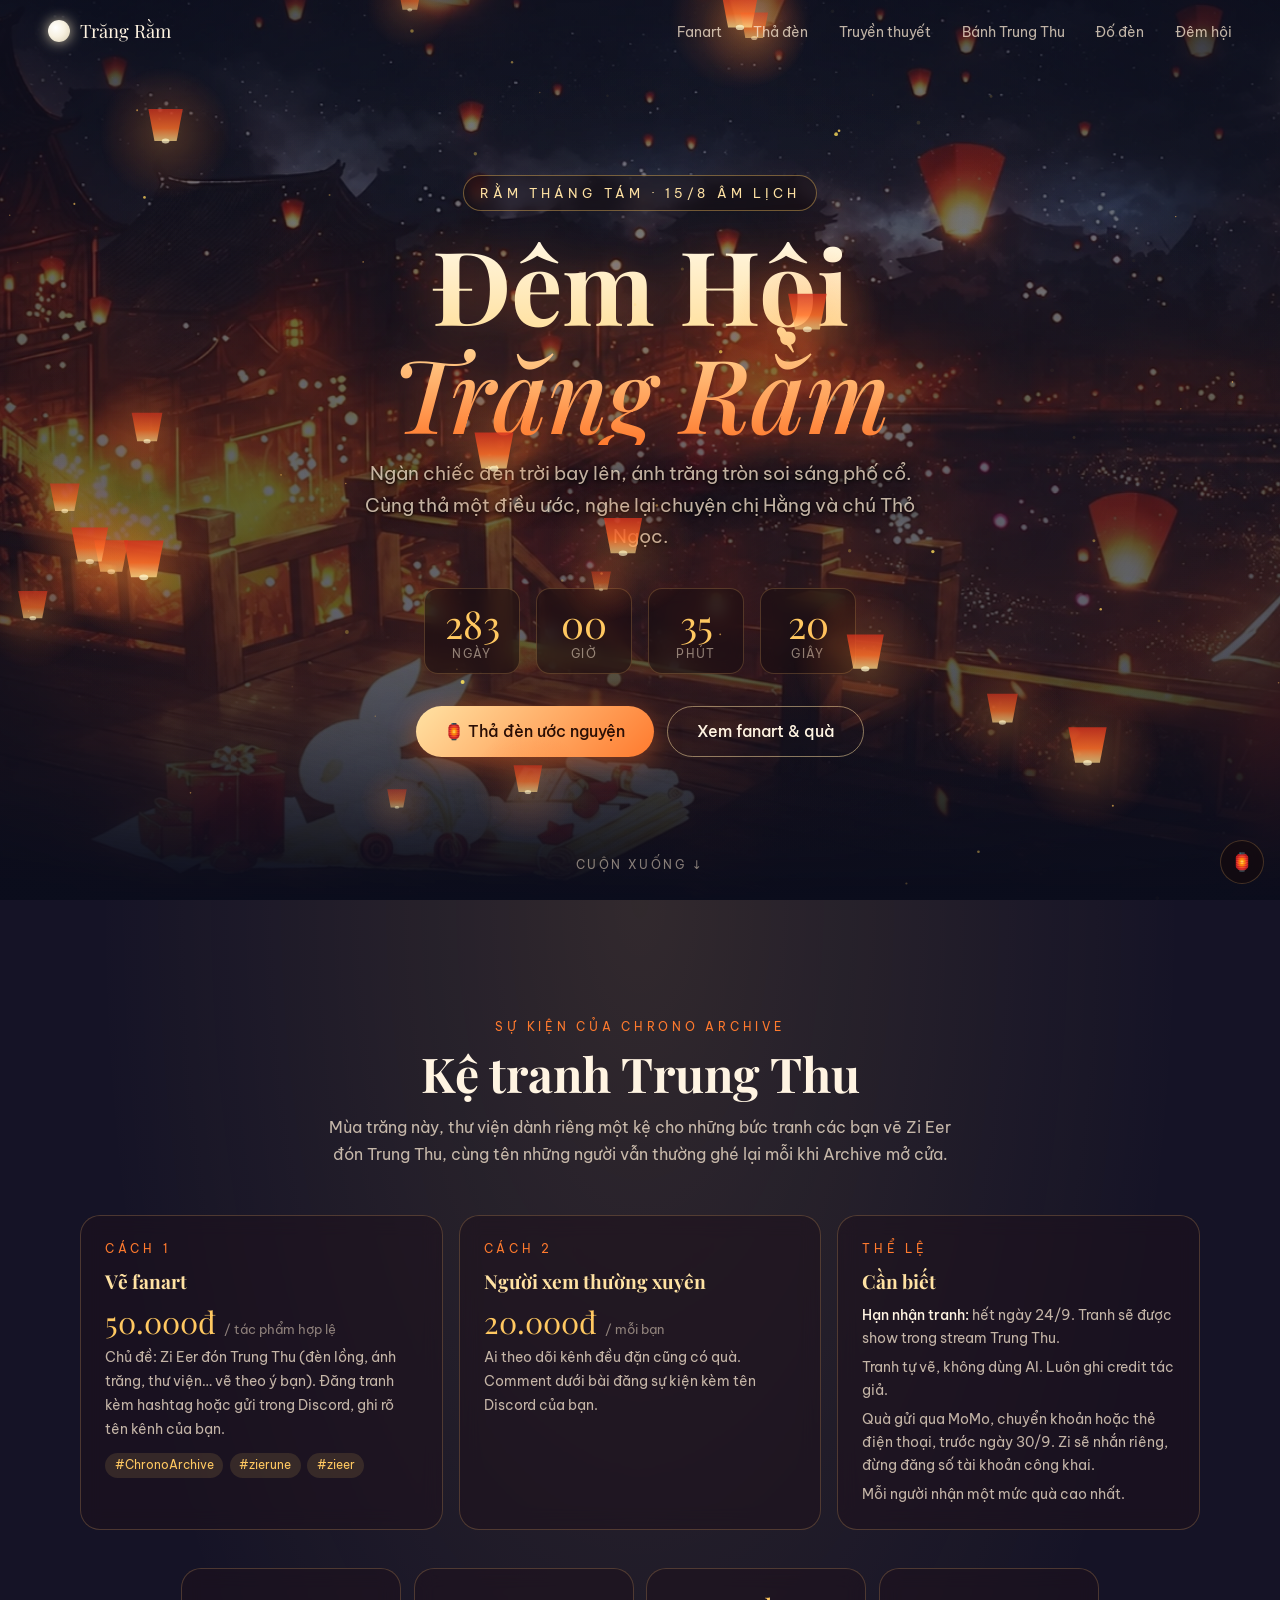
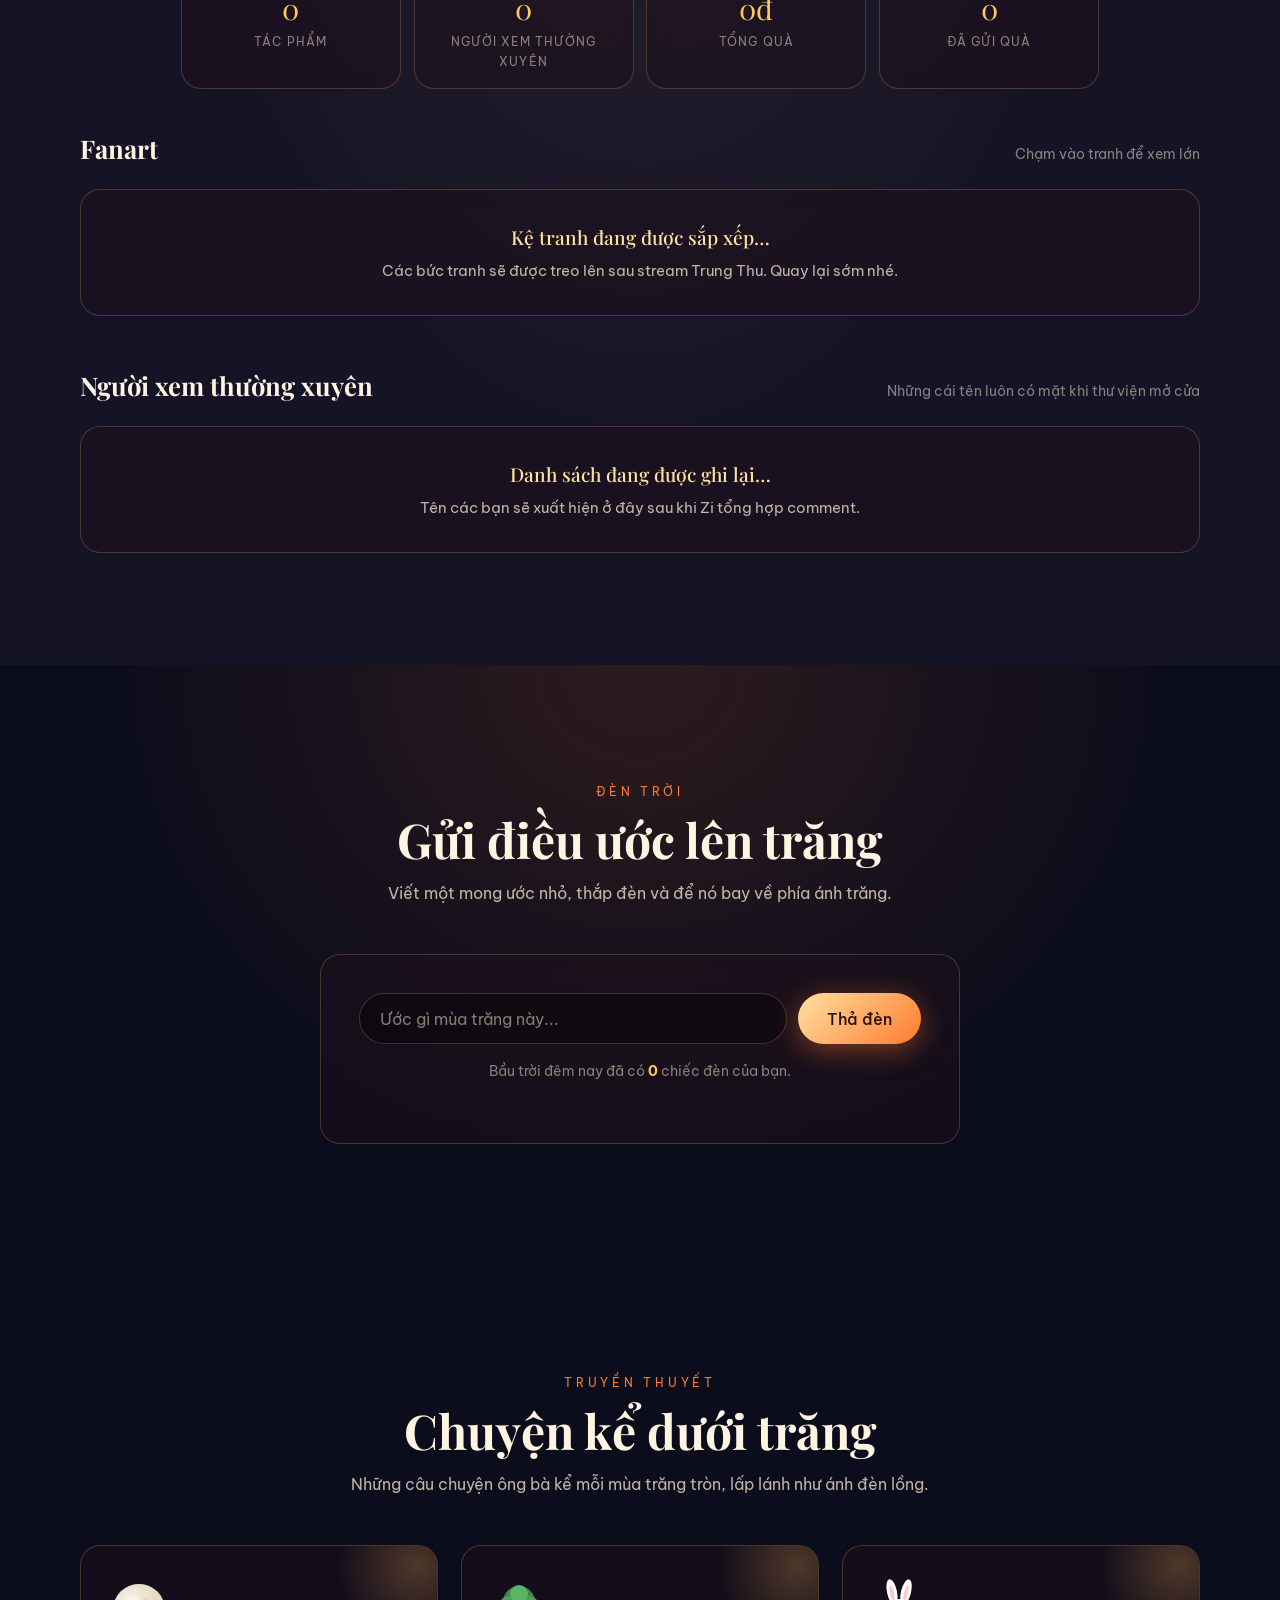
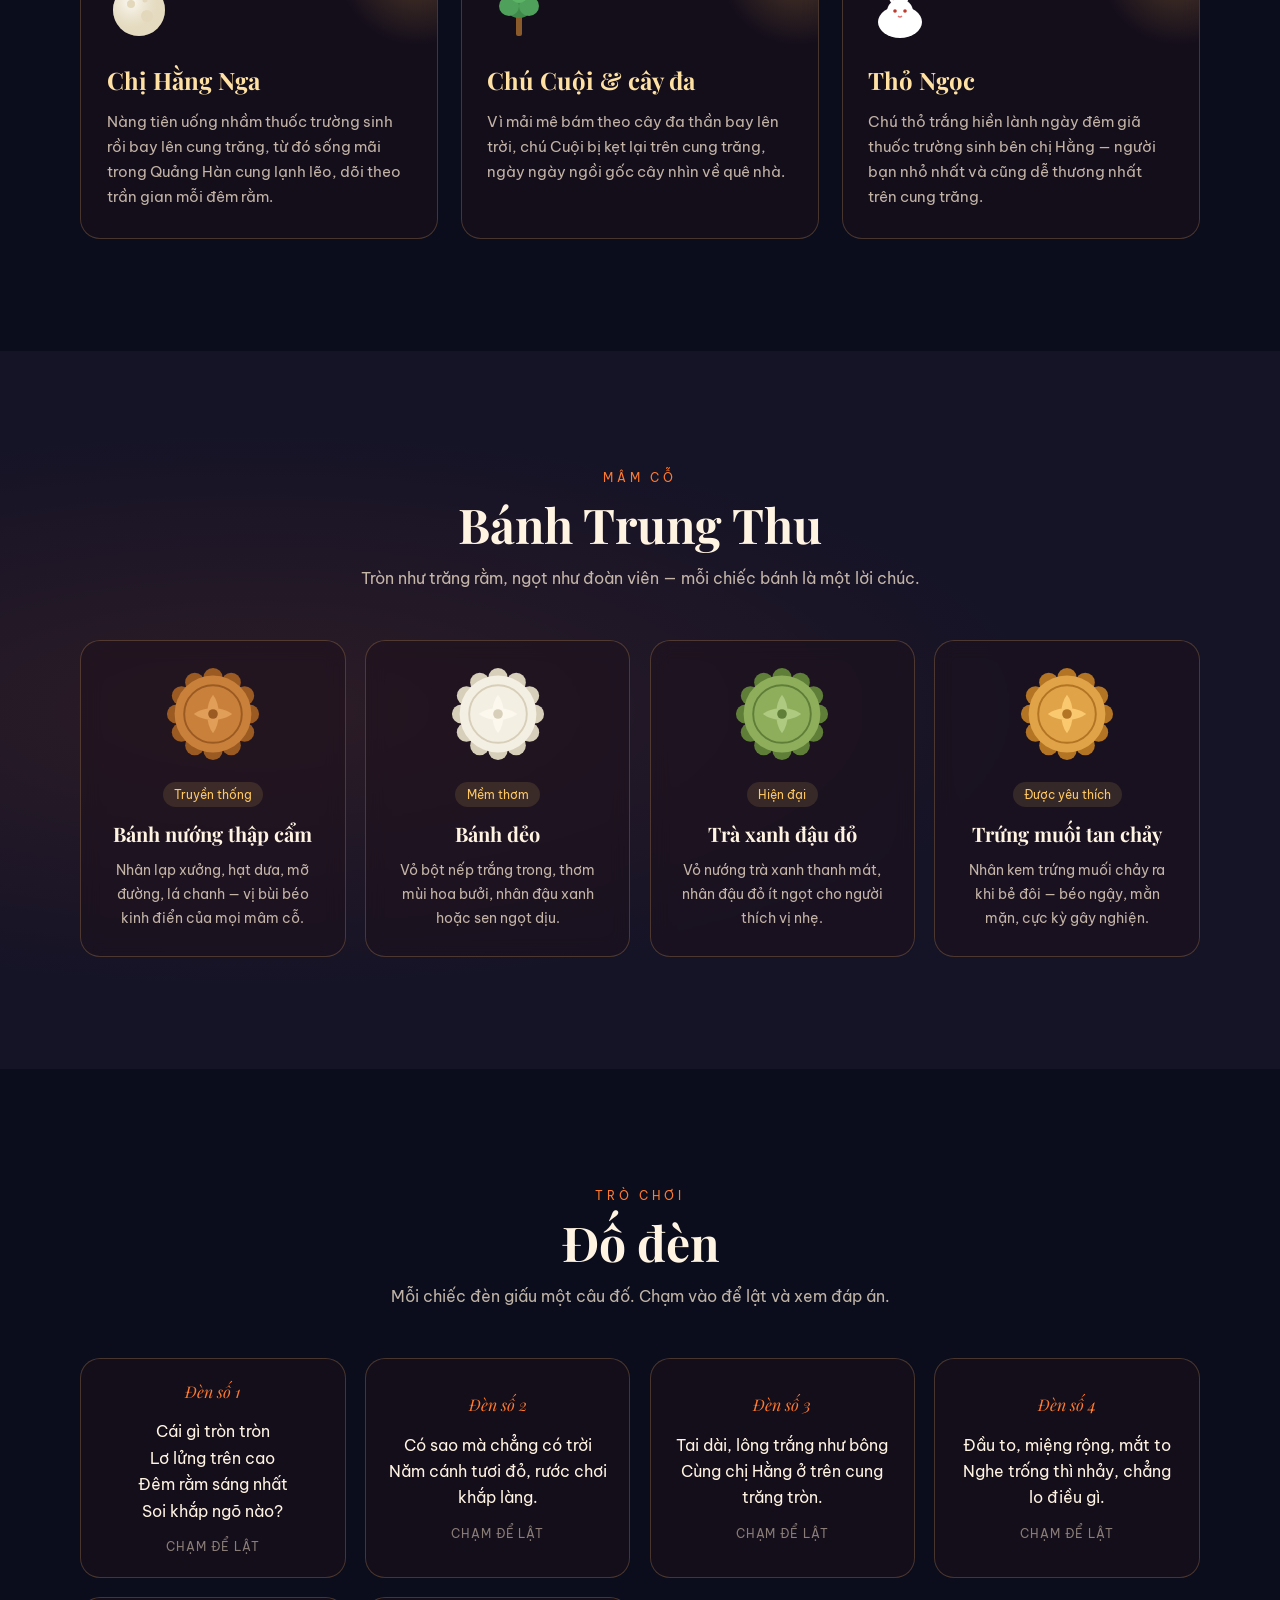
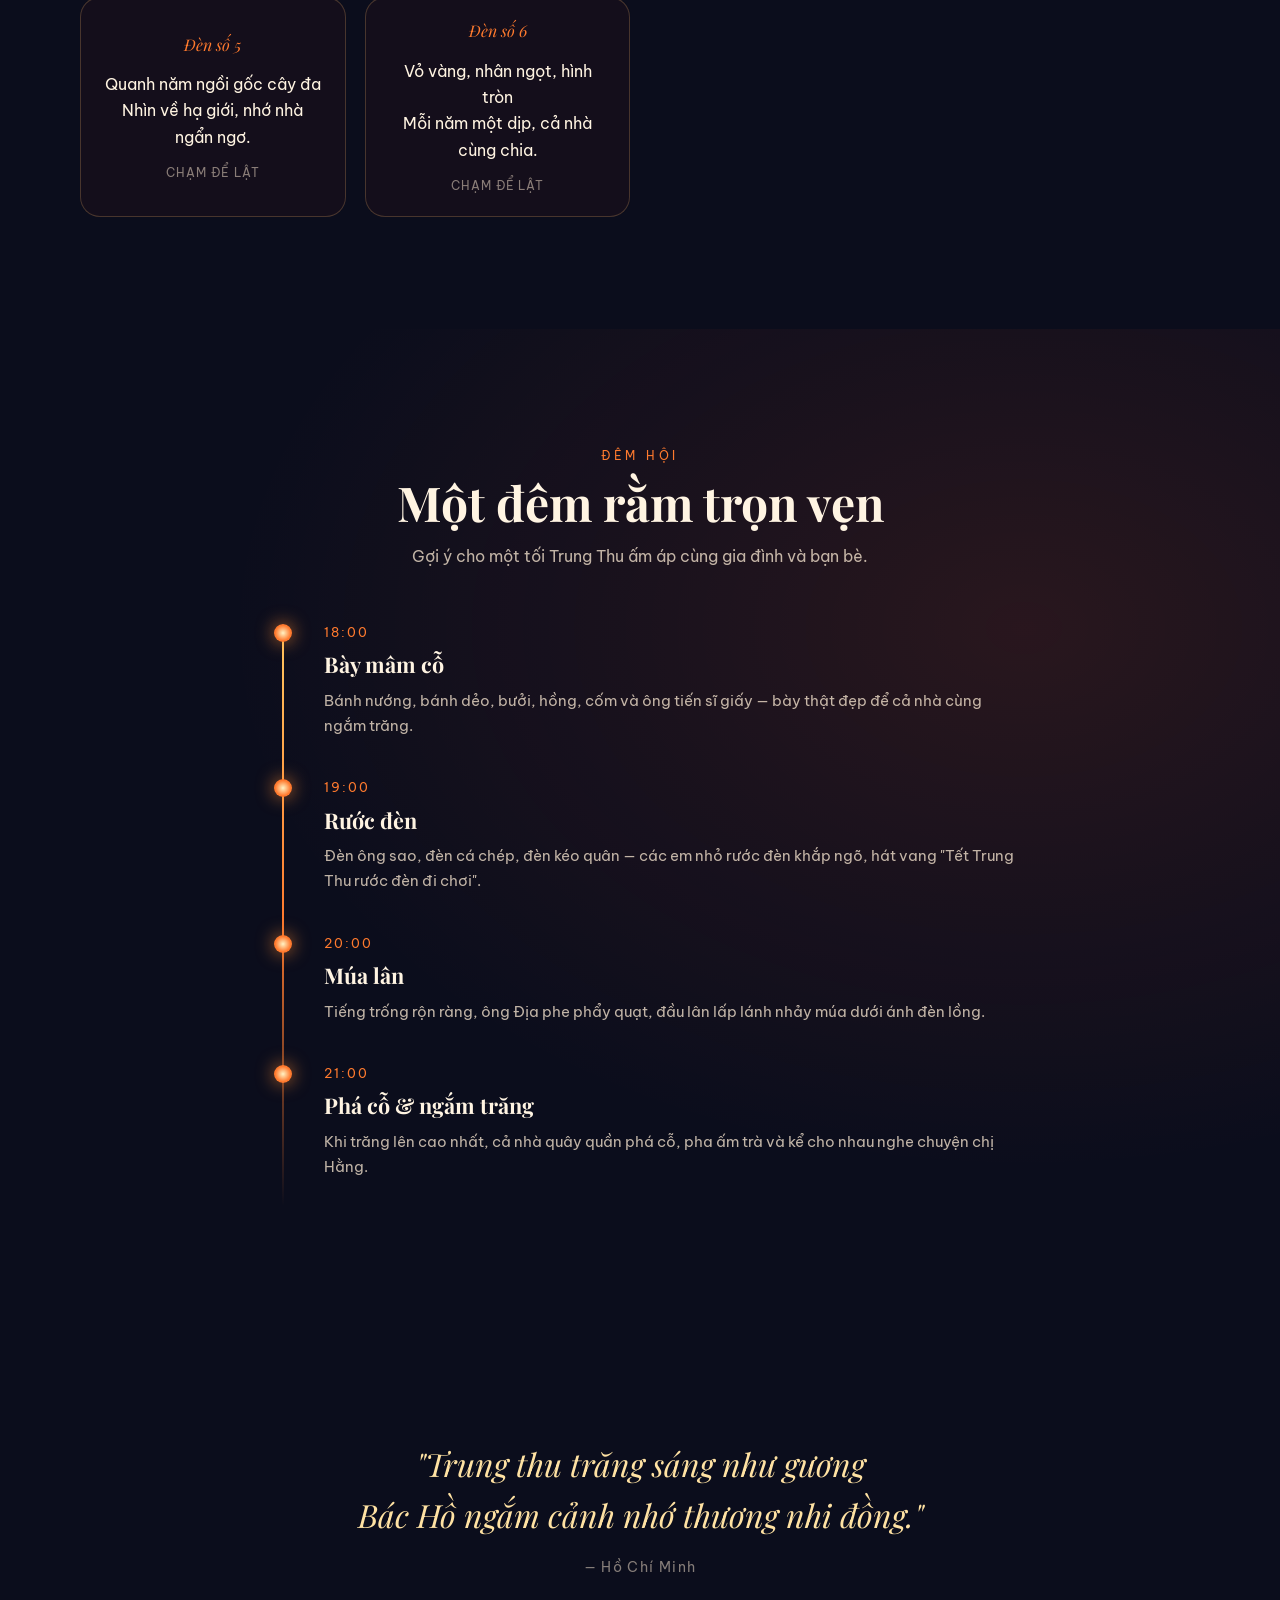
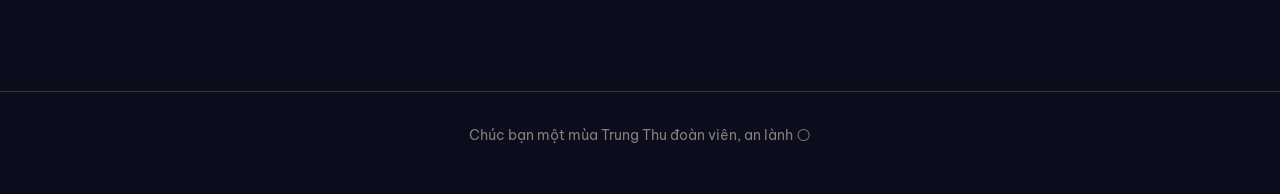
==== commit 3819f780: "Add fanart gallery and regular-viewer gift list to Trung Thu page Event section with the two ways to" ====
--- a/trung-thu.html
+++ b/trung-thu.html
@@ -40,6 +40,7 @@
     }
 
     img, svg { display: block; max-width: 100%; }
+    [hidden] { display: none !important; }
     a { color: inherit; }
 
     /* ═══════════ SKY CANVAS (lanterns + sparks, fixed behind content) ═══════════ */
@@ -549,6 +550,197 @@
     }
     .sky-toggle:focus-visible { outline: 2px solid var(--gold); outline-offset: 2px; }
 
+    /* ═══════════ FANART EVENT ═══════════ */
+    #su-kien {
+      background:
+        radial-gradient(ellipse at 50% 0%, rgba(255, 200, 97, .12), transparent 60%),
+        var(--night-2);
+    }
+    .event-info {
+      display: grid;
+      grid-template-columns: repeat(auto-fit, minmax(240px, 1fr));
+      gap: 1rem;
+      margin-bottom: 2.4rem;
+    }
+    .event-way { padding: 1.4rem 1.5rem; display: flex; flex-direction: column; gap: .4rem; }
+    .event-way h3 { font-family: var(--serif); font-size: 1.2rem; color: var(--gold-soft); }
+    .event-way p { font-size: .9rem; color: var(--ink-mid); }
+    .event-prize {
+      font-family: var(--serif);
+      font-size: 1.9rem;
+      color: var(--gold);
+      font-variant-numeric: tabular-nums;
+      line-height: 1.2;
+    }
+    .event-prize small { font-family: var(--sans); font-size: .8rem; color: var(--ink-dim); }
+    .event-rules {
+      list-style: none;
+      display: flex;
+      flex-direction: column;
+      gap: .35rem;
+      font-size: .88rem;
+      color: var(--ink-mid);
+    }
+    .event-rules strong { color: var(--ink); font-weight: 500; }
+    .hashtags { display: flex; flex-wrap: wrap; gap: .4rem; margin-top: .3rem; }
+    .hashtags span {
+      font-size: .78rem;
+      padding: .15rem .6rem;
+      border-radius: 999px;
+      background: rgba(255, 200, 97, .12);
+      color: var(--gold);
+    }
+
+    .stats {
+      display: flex;
+      flex-wrap: wrap;
+      justify-content: center;
+      gap: .8rem;
+      margin-bottom: 2.4rem;
+    }
+    .stat {
+      flex: 1 1 150px;
+      max-width: 220px;
+      padding: 1rem;
+      text-align: center;
+    }
+    .stat-num {
+      font-family: var(--serif);
+      font-size: 1.8rem;
+      color: var(--gold);
+      font-variant-numeric: tabular-nums;
+    }
+    .stat-label { font-size: .75rem; letter-spacing: .1em; text-transform: uppercase; color: var(--ink-dim); }
+
+    .sub-head {
+      display: flex;
+      align-items: baseline;
+      justify-content: space-between;
+      flex-wrap: wrap;
+      gap: .5rem;
+      margin: 0 0 1.2rem;
+    }
+    .sub-head h3 { font-family: var(--serif); font-size: 1.6rem; }
+    .sub-head span { font-size: .85rem; color: var(--ink-dim); }
+
+    .gallery {
+      columns: 3 260px;
+      column-gap: 1rem;
+    }
+    .art {
+      break-inside: avoid;
+      margin-bottom: 1rem;
+      overflow: hidden;
+      display: block;
+      width: 100%;
+      padding: 0;
+      color: inherit;
+      font: inherit;
+      text-align: left;
+      cursor: zoom-in;
+      transition: transform .3s, border-color .3s;
+    }
+    .art:hover { transform: translateY(-4px); border-color: rgba(255, 200, 97, .55); }
+    .art:focus-visible { outline: 2px solid var(--gold); outline-offset: 3px; }
+    .art img { width: 100%; height: auto; background: rgba(255, 255, 255, .04); }
+    .art-meta {
+      display: flex;
+      align-items: center;
+      justify-content: space-between;
+      gap: .6rem;
+      padding: .8rem 1rem;
+    }
+    .art-who { min-width: 0; }
+    .art-name { font-weight: 500; overflow-wrap: anywhere; }
+    .art-channel { font-size: .8rem; color: var(--ink-dim); overflow-wrap: anywhere; }
+
+    .gift {
+      flex: 0 0 auto;
+      display: inline-flex;
+      align-items: center;
+      gap: .3rem;
+      font-size: .78rem;
+      font-weight: 500;
+      padding: .25rem .65rem;
+      border-radius: 999px;
+      white-space: nowrap;
+      font-variant-numeric: tabular-nums;
+      background: rgba(255, 200, 97, .12);
+      color: var(--gold);
+      border: 1px solid rgba(255, 200, 97, .3);
+    }
+    .gift.sent {
+      background: rgba(120, 220, 150, .12);
+      color: #9be3b0;
+      border-color: rgba(120, 220, 150, .35);
+    }
+
+    .regulars {
+      display: grid;
+      grid-template-columns: repeat(auto-fill, minmax(220px, 1fr));
+      gap: .6rem;
+      list-style: none;
+    }
+    .regular {
+      display: flex;
+      align-items: center;
+      justify-content: space-between;
+      gap: .6rem;
+      padding: .7rem 1rem;
+      border-radius: 14px;
+    }
+    .regular-name { overflow-wrap: anywhere; min-width: 0; }
+
+    .empty {
+      text-align: center;
+      padding: 2rem 1.4rem;
+      color: var(--ink-mid);
+      font-size: .95rem;
+    }
+    .empty strong { display: block; font-family: var(--serif); font-size: 1.2rem; color: var(--gold-soft); margin-bottom: .3rem; font-weight: 500; }
+    .event-block + .event-block { margin-top: 3rem; }
+
+    /* Lightbox */
+    .lightbox {
+      position: fixed;
+      inset: 0;
+      z-index: 50;
+      display: grid;
+      place-items: center;
+      padding: 1rem;
+      background: rgba(6, 6, 14, .92);
+      backdrop-filter: blur(6px);
+    }
+    .lb-figure {
+      max-width: min(1000px, 100%);
+      display: flex;
+      flex-direction: column;
+      align-items: center;
+      gap: .8rem;
+    }
+    .lb-figure img {
+      max-height: 78vh;
+      width: auto;
+      border-radius: 12px;
+      box-shadow: var(--glow);
+    }
+    .lb-caption { text-align: center; }
+    .lb-caption a { color: var(--gold); }
+    .lb-btn {
+      position: absolute;
+      width: 44px; height: 44px;
+      border-radius: 50%;
+      border: 1px solid var(--card-line);
+      background: rgba(20, 10, 14, .8);
+      color: var(--ink);
+      font-size: 1.3rem;
+      cursor: pointer;
+    }
+    .lb-btn:focus-visible { outline: 2px solid var(--gold); outline-offset: 2px; }
+    .lb-close { top: calc(1rem + env(safe-area-inset-top, 0px)); right: 1rem; }
+    .lb-prev { left: 1rem; top: 50%; transform: translateY(-50%); }
+    .lb-next { right: 1rem; top: 50%; transform: translateY(-50%); }
+
     /* ═══════════ RESPONSIVE ═══════════ */
     @media (max-width: 720px) {
       .nav-links { display: none; }
@@ -570,6 +762,7 @@
   <nav class="nav" id="nav">
     <a href="#top" class="brand"><span class="brand-moon"></span>Trăng Rằm</a>
     <ul class="nav-links">
+      <li><a href="#su-kien">Fanart</a></li>
       <li><a href="#uoc-nguyen">Thả đèn</a></li>
       <li><a href="#truyen-thuyet">Truyền thuyết</a></li>
       <li><a href="#banh">Bánh Trung Thu</a></li>
@@ -589,13 +782,68 @@
 
       <div class="hero-actions">
         <a href="#uoc-nguyen" class="btn">🏮 Thả đèn ước nguyện</a>
-        <a href="#truyen-thuyet" class="btn ghost">Khám phá</a>
+        <a href="#su-kien" class="btn ghost">Xem fanart &amp; quà</a>
       </div>
     </div>
     <span class="scroll-hint">CUỘN XUỐNG ↓</span>
   </header>
 
   <main>
+
+    <!-- ═══════════ FANART EVENT ═══════════ -->
+    <section class="block" id="su-kien">
+      <div class="wrap">
+        <div class="sec-head reveal">
+          <span class="sec-kicker">Sự kiện của Chrono Archive</span>
+          <h2>Kệ tranh Trung Thu</h2>
+          <p>Mùa trăng này, thư viện dành riêng một kệ cho những bức tranh các bạn vẽ Zi Eer đón Trung Thu, cùng tên những người vẫn thường ghé lại mỗi khi Archive mở cửa.</p>
+        </div>
+
+        <div class="event-info">
+          <div class="event-way card reveal">
+            <span class="sec-kicker">Cách 1</span>
+            <h3>Vẽ fanart</h3>
+            <div class="event-prize">50.000đ <small>/ tác phẩm hợp lệ</small></div>
+            <p>Chủ đề: Zi Eer đón Trung Thu (đèn lồng, ánh trăng, thư viện… vẽ theo ý bạn). Đăng tranh kèm hashtag hoặc gửi trong Discord, ghi rõ tên kênh của bạn.</p>
+            <div class="hashtags"><span>#ChronoArchive</span><span>#zierune</span><span>#zieer</span></div>
+          </div>
+          <div class="event-way card reveal">
+            <span class="sec-kicker">Cách 2</span>
+            <h3>Người xem thường xuyên</h3>
+            <div class="event-prize">20.000đ <small>/ mỗi bạn</small></div>
+            <p>Ai theo dõi kênh đều đặn cũng có quà. Comment dưới bài đăng sự kiện kèm tên Discord của bạn.</p>
+          </div>
+          <div class="event-way card reveal">
+            <span class="sec-kicker">Thể lệ</span>
+            <h3>Cần biết</h3>
+            <ul class="event-rules">
+              <li><strong>Hạn nhận tranh:</strong> hết ngày <span data-field="hanNopTranh">24/9</span>. Tranh sẽ được show trong stream Trung Thu.</li>
+              <li>Tranh tự vẽ, không dùng AI. Luôn ghi credit tác giả.</li>
+              <li>Quà gửi qua MoMo, chuyển khoản hoặc thẻ điện thoại, trước ngày <span data-field="hanGuiQua">30/9</span>. Zi sẽ nhắn riêng, đừng đăng số tài khoản công khai.</li>
+              <li>Mỗi người nhận một mức quà cao nhất.</li>
+            </ul>
+          </div>
+        </div>
+
+        <div class="stats reveal" id="eventStats"></div>
+
+        <div class="event-block">
+          <div class="sub-head">
+            <h3>Fanart</h3>
+            <span>Chạm vào tranh để xem lớn</span>
+          </div>
+          <div class="gallery" id="gallery"></div>
+        </div>
+
+        <div class="event-block">
+          <div class="sub-head">
+            <h3>Người xem thường xuyên</h3>
+            <span>Những cái tên luôn có mặt khi thư viện mở cửa</span>
+          </div>
+          <ul class="regulars" id="regulars"></ul>
+        </div>
+      </div>
+    </section>
 
     <!-- ═══════════ WISH LANTERN ═══════════ -->
     <section class="block" id="uoc-nguyen">
@@ -748,6 +996,17 @@
 
   <button class="sky-toggle" id="skyToggle" aria-label="Tắt/bật hiệu ứng đèn trời" title="Tắt/bật hiệu ứng">🏮</button>
 
+  <div class="lightbox" id="lightbox" role="dialog" aria-modal="true" aria-label="Xem fanart" hidden>
+    <button class="lb-btn lb-close" id="lbClose" aria-label="Đóng">✕</button>
+    <button class="lb-btn lb-prev" id="lbPrev" aria-label="Tranh trước">‹</button>
+    <figure class="lb-figure">
+      <img id="lbImg" alt="">
+      <figcaption class="lb-caption" id="lbCap"></figcaption>
+    </figure>
+    <button class="lb-btn lb-next" id="lbNext" aria-label="Tranh sau">›</button>
+  </div>
+
+  <script src="trung-thu-data.js"></script>
   <script>
   (() => {
     'use strict';
@@ -1060,6 +1319,138 @@
       riddleGrid.appendChild(btn);
     });
 
+    /* ─── Fanart event ─── */
+    const EVENT = window.TRUNG_THU_EVENT || {};
+    const fanarts = (Array.isArray(EVENT.fanarts) ? EVENT.fanarts : []).filter(a => a && a.anh && a.tacGia);
+    const regulars = (Array.isArray(EVENT.regulars) ? EVENT.regulars : [])
+      .map(r => typeof r === 'string' ? { ten: r } : r)
+      .filter(r => r && r.ten);
+    const money = n => new Intl.NumberFormat('vi-VN').format(n) + 'đ';
+    const safeUrl = u => (typeof u === 'string' && /^https?:\/\//i.test(u)) ? u : '';
+    const el = (tag, cls, text) => {
+      const e = document.createElement(tag);
+      if (cls) e.className = cls;
+      if (text != null) e.textContent = text;
+      return e;
+    };
+    const giftBadge = (amount, sent) => {
+      const b = el('span', 'gift' + (sent ? ' sent' : ''), (sent ? '✓ Đã gửi ' : '🎁 ') + money(amount));
+      b.title = sent ? 'Đã gửi quà' : 'Quà đang chờ gửi';
+      return b;
+    };
+
+    document.querySelectorAll('[data-field]').forEach(n => {
+      const v = EVENT[n.dataset.field];
+      if (v) n.textContent = v;
+    });
+
+    fanarts.forEach(a => { a.qua = Number(a.qua) || 50000; });
+    regulars.forEach(r => { r.qua = Number(r.qua) || 20000; });
+    const total = [...fanarts, ...regulars].reduce((s, x) => s + x.qua, 0);
+    const sentCount = [...fanarts, ...regulars].filter(x => x.daGui).length;
+    const people = fanarts.length + regulars.length;
+
+    const statsEl = document.getElementById('eventStats');
+    [
+      [fanarts.length, 'Tác phẩm'],
+      [regulars.length, 'Người xem thường xuyên'],
+      [money(total), 'Tổng quà'],
+      [people ? `${sentCount}/${people}` : '0', 'Đã gửi quà']
+    ].forEach(([n, l]) => {
+      const c = el('div', 'stat card');
+      c.append(el('div', 'stat-num', n), el('div', 'stat-label', l));
+      statsEl.appendChild(c);
+    });
+
+    const galleryEl = document.getElementById('gallery');
+    if (!fanarts.length) {
+      galleryEl.style.columns = 'auto';
+      const e = el('div', 'empty card');
+      e.append(el('strong', null, 'Kệ tranh đang được sắp xếp…'), 'Các bức tranh sẽ được treo lên sau stream Trung Thu. Quay lại sớm nhé.');
+      galleryEl.appendChild(e);
+    }
+    fanarts.forEach((a, i) => {
+      const card = el('button', 'art card');
+      card.type = 'button';
+      const img = el('img');
+      img.src = a.anh;
+      img.alt = (a.tieuDe ? a.tieuDe + ' — ' : '') + 'fanart của ' + a.tacGia;
+      img.loading = 'lazy';
+      img.decoding = 'async';
+      const meta = el('div', 'art-meta');
+      const who = el('div', 'art-who');
+      who.appendChild(el('div', 'art-name', a.tacGia));
+      if (a.kenh) who.appendChild(el('div', 'art-channel', a.kenh));
+      meta.append(who, giftBadge(a.qua, a.daGui));
+      card.append(img, meta);
+      card.addEventListener('click', () => openLightbox(i));
+      galleryEl.appendChild(card);
+    });
+
+    const regEl = document.getElementById('regulars');
+    if (!regulars.length) {
+      const li = el('li', 'empty card');
+      li.style.gridColumn = '1 / -1';
+      li.append(el('strong', null, 'Danh sách đang được ghi lại…'), 'Tên các bạn sẽ xuất hiện ở đây sau khi Zi tổng hợp comment.');
+      regEl.appendChild(li);
+    }
+    regulars.forEach(r => {
+      const li = el('li', 'regular card');
+      li.append(el('span', 'regular-name', r.ten), giftBadge(r.qua, r.daGui));
+      regEl.appendChild(li);
+    });
+
+    /* Lightbox */
+    const lb = document.getElementById('lightbox');
+    const lbImg = document.getElementById('lbImg');
+    const lbCap = document.getElementById('lbCap');
+    let lbIndex = 0, lbReturn = null;
+
+    function showArt(i) {
+      lbIndex = (i + fanarts.length) % fanarts.length;
+      const a = fanarts[lbIndex];
+      lbImg.src = a.anh;
+      lbImg.alt = 'fanart của ' + a.tacGia;
+      lbCap.replaceChildren();
+      const line = el('div', 'art-name', (a.tieuDe ? a.tieuDe + ' · ' : '') + a.tacGia);
+      lbCap.appendChild(line);
+      const sub = el('div', 'art-channel');
+      if (a.kenh) sub.append(a.kenh);
+      const url = safeUrl(a.link);
+      if (url) {
+        if (a.kenh) sub.append(' · ');
+        const link = el('a', null, 'Xem bài gốc ↗');
+        link.href = url; link.target = '_blank'; link.rel = 'noopener';
+        sub.appendChild(link);
+      }
+      if (sub.childNodes.length) lbCap.appendChild(sub);
+      const multi = fanarts.length > 1;
+      document.getElementById('lbPrev').hidden = !multi;
+      document.getElementById('lbNext').hidden = !multi;
+    }
+    function openLightbox(i) {
+      lbReturn = document.activeElement;
+      showArt(i);
+      lb.hidden = false;
+      document.body.style.overflow = 'hidden';
+      document.getElementById('lbClose').focus();
+    }
+    function closeLightbox() {
+      lb.hidden = true;
+      document.body.style.overflow = '';
+      if (lbReturn) lbReturn.focus();
+    }
+    document.getElementById('lbClose').addEventListener('click', closeLightbox);
+    document.getElementById('lbPrev').addEventListener('click', () => showArt(lbIndex - 1));
+    document.getElementById('lbNext').addEventListener('click', () => showArt(lbIndex + 1));
+    lb.addEventListener('click', e => { if (e.target === lb) closeLightbox(); });
+    document.addEventListener('keydown', e => {
+      if (lb.hidden) return;
+      if (e.key === 'Escape') closeLightbox();
+      else if (e.key === 'ArrowLeft') showArt(lbIndex - 1);
+      else if (e.key === 'ArrowRight') showArt(lbIndex + 1);
+    });
+
     /* ─── Scroll reveal ─── */
     const io = 'IntersectionObserver' in window
       ? new IntersectionObserver(entries => {
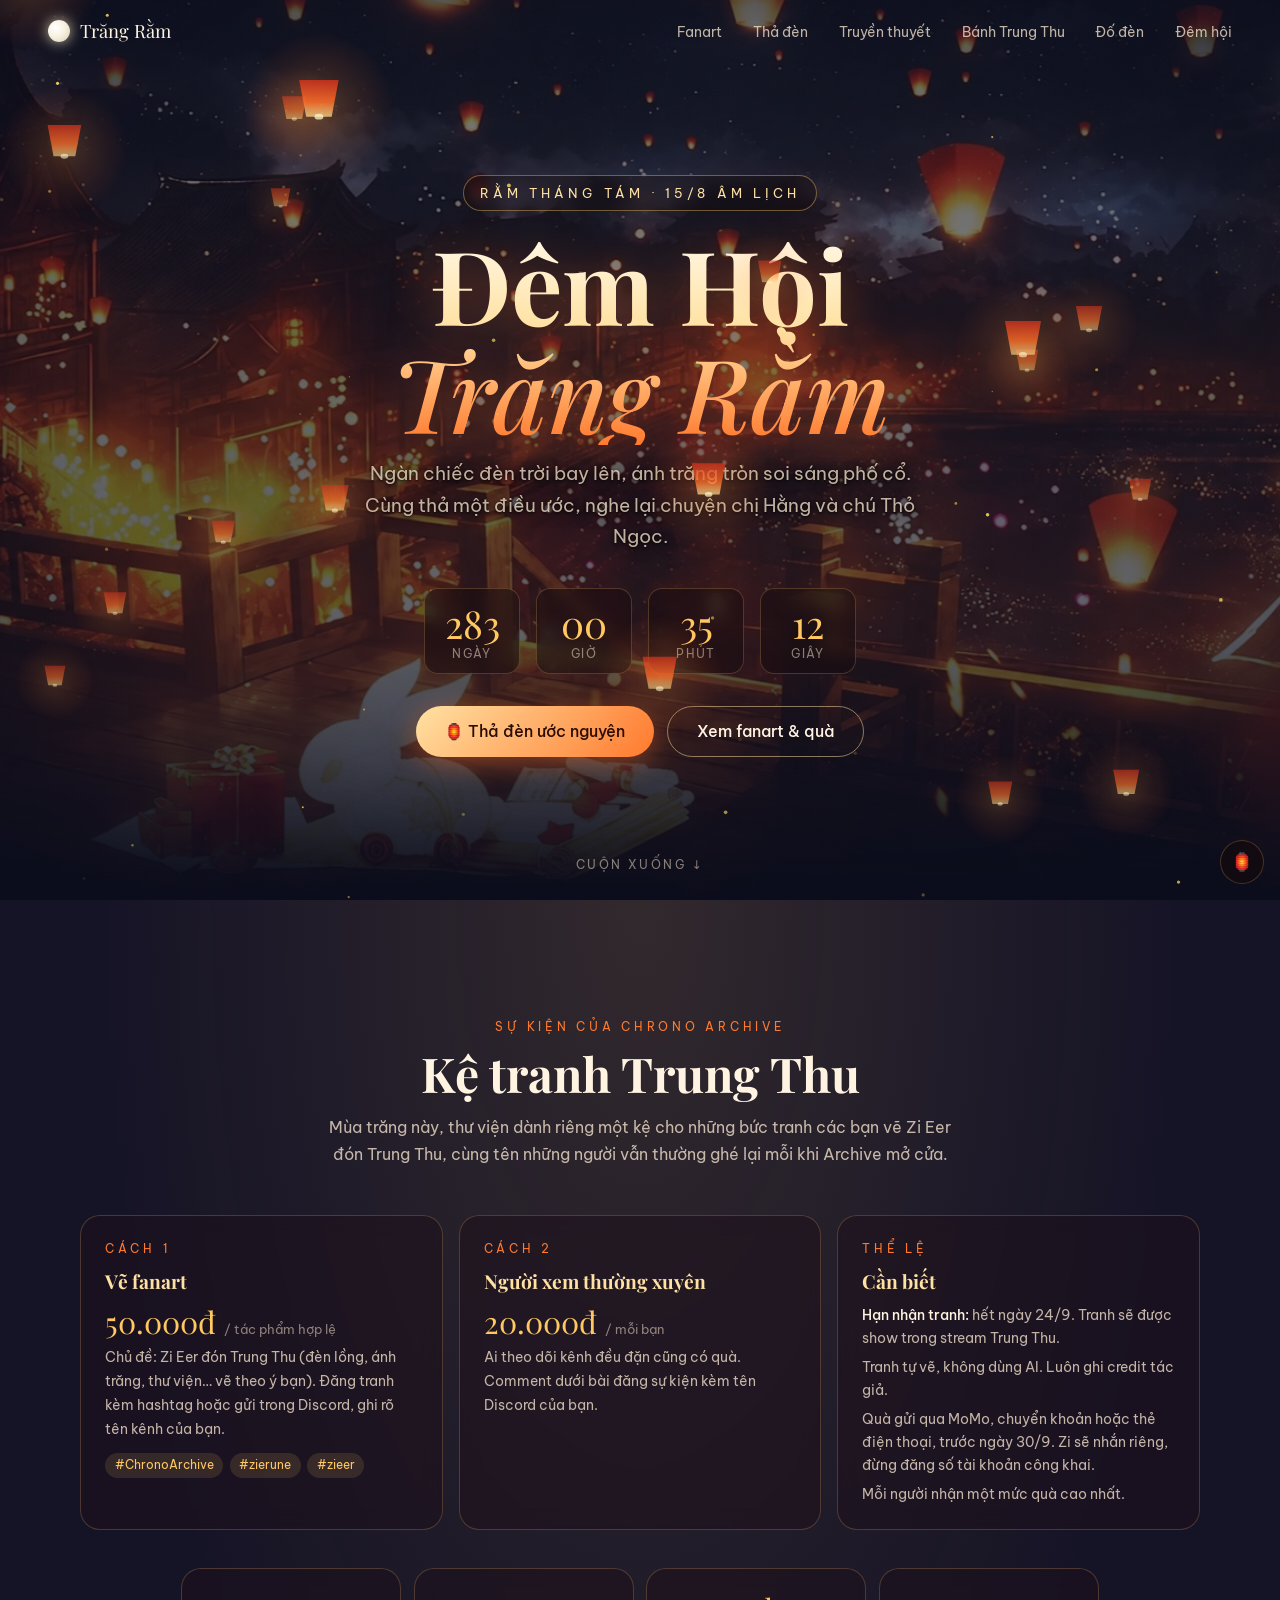
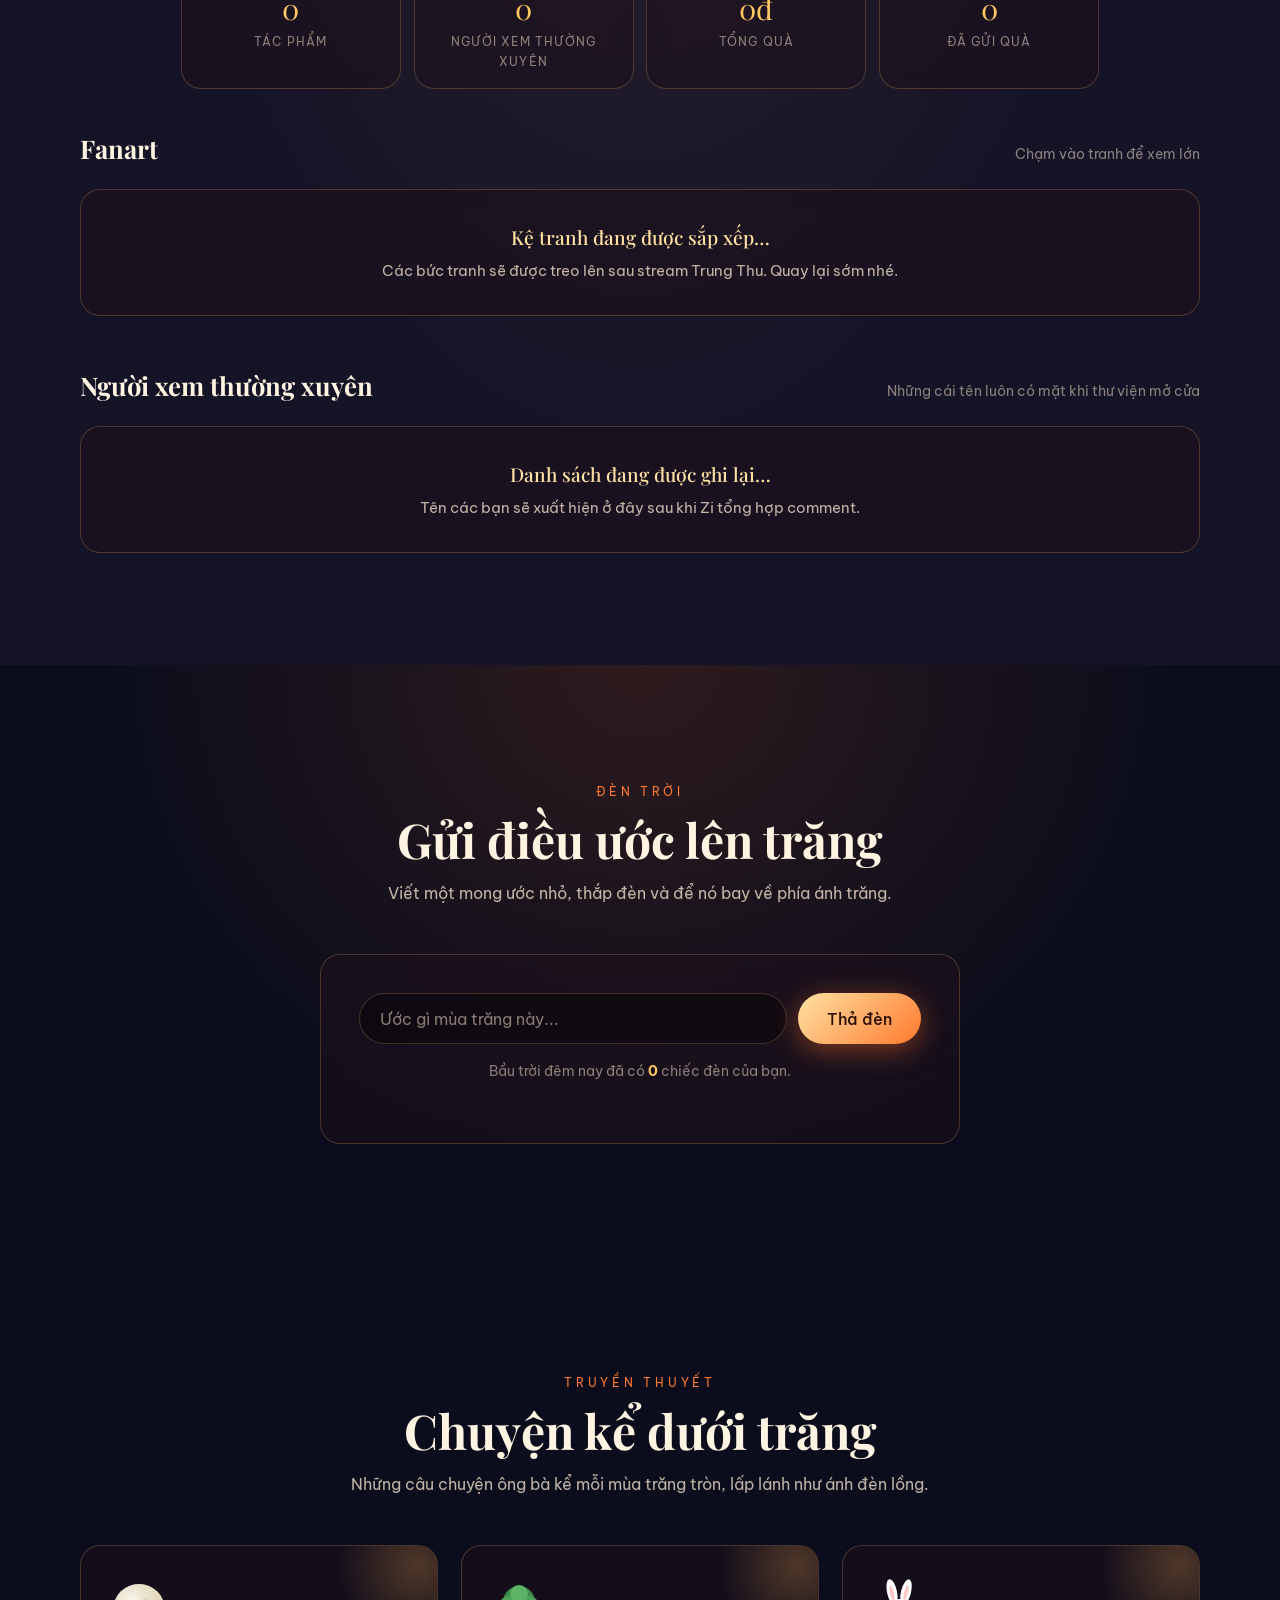
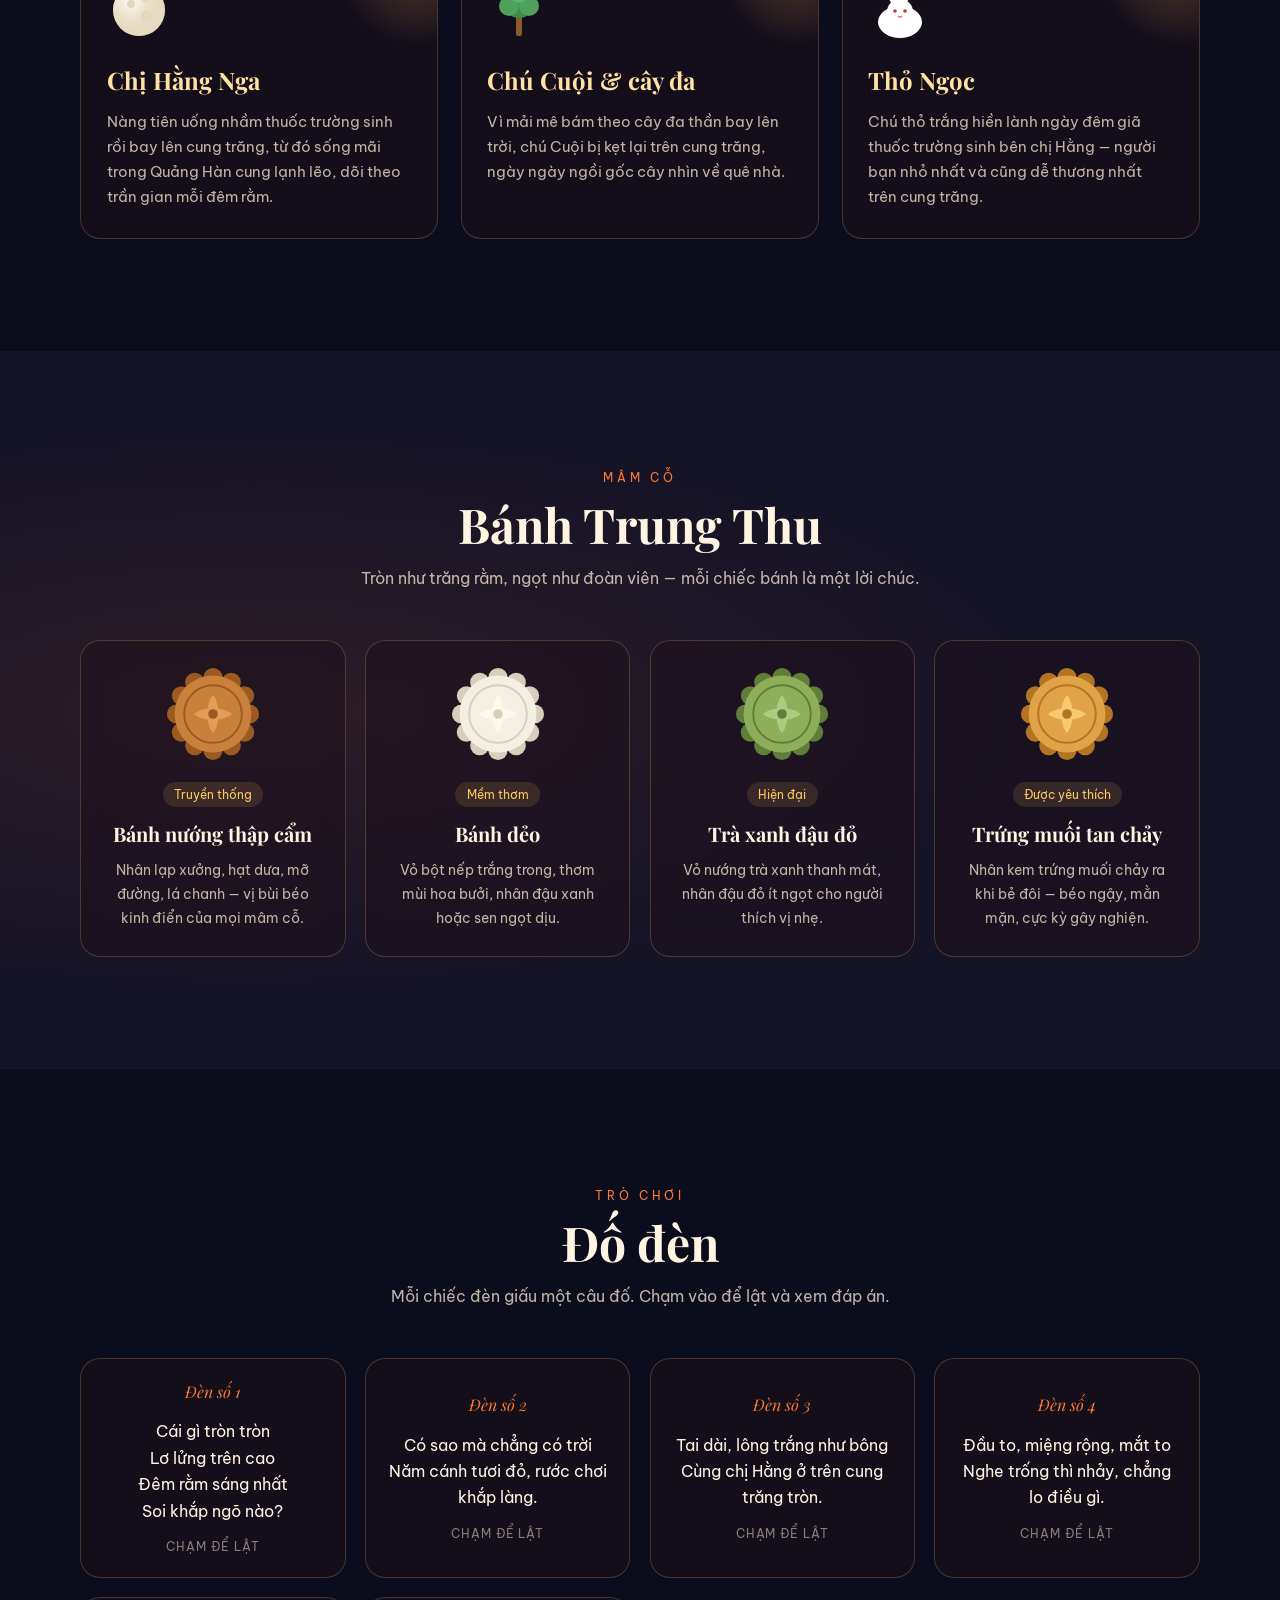
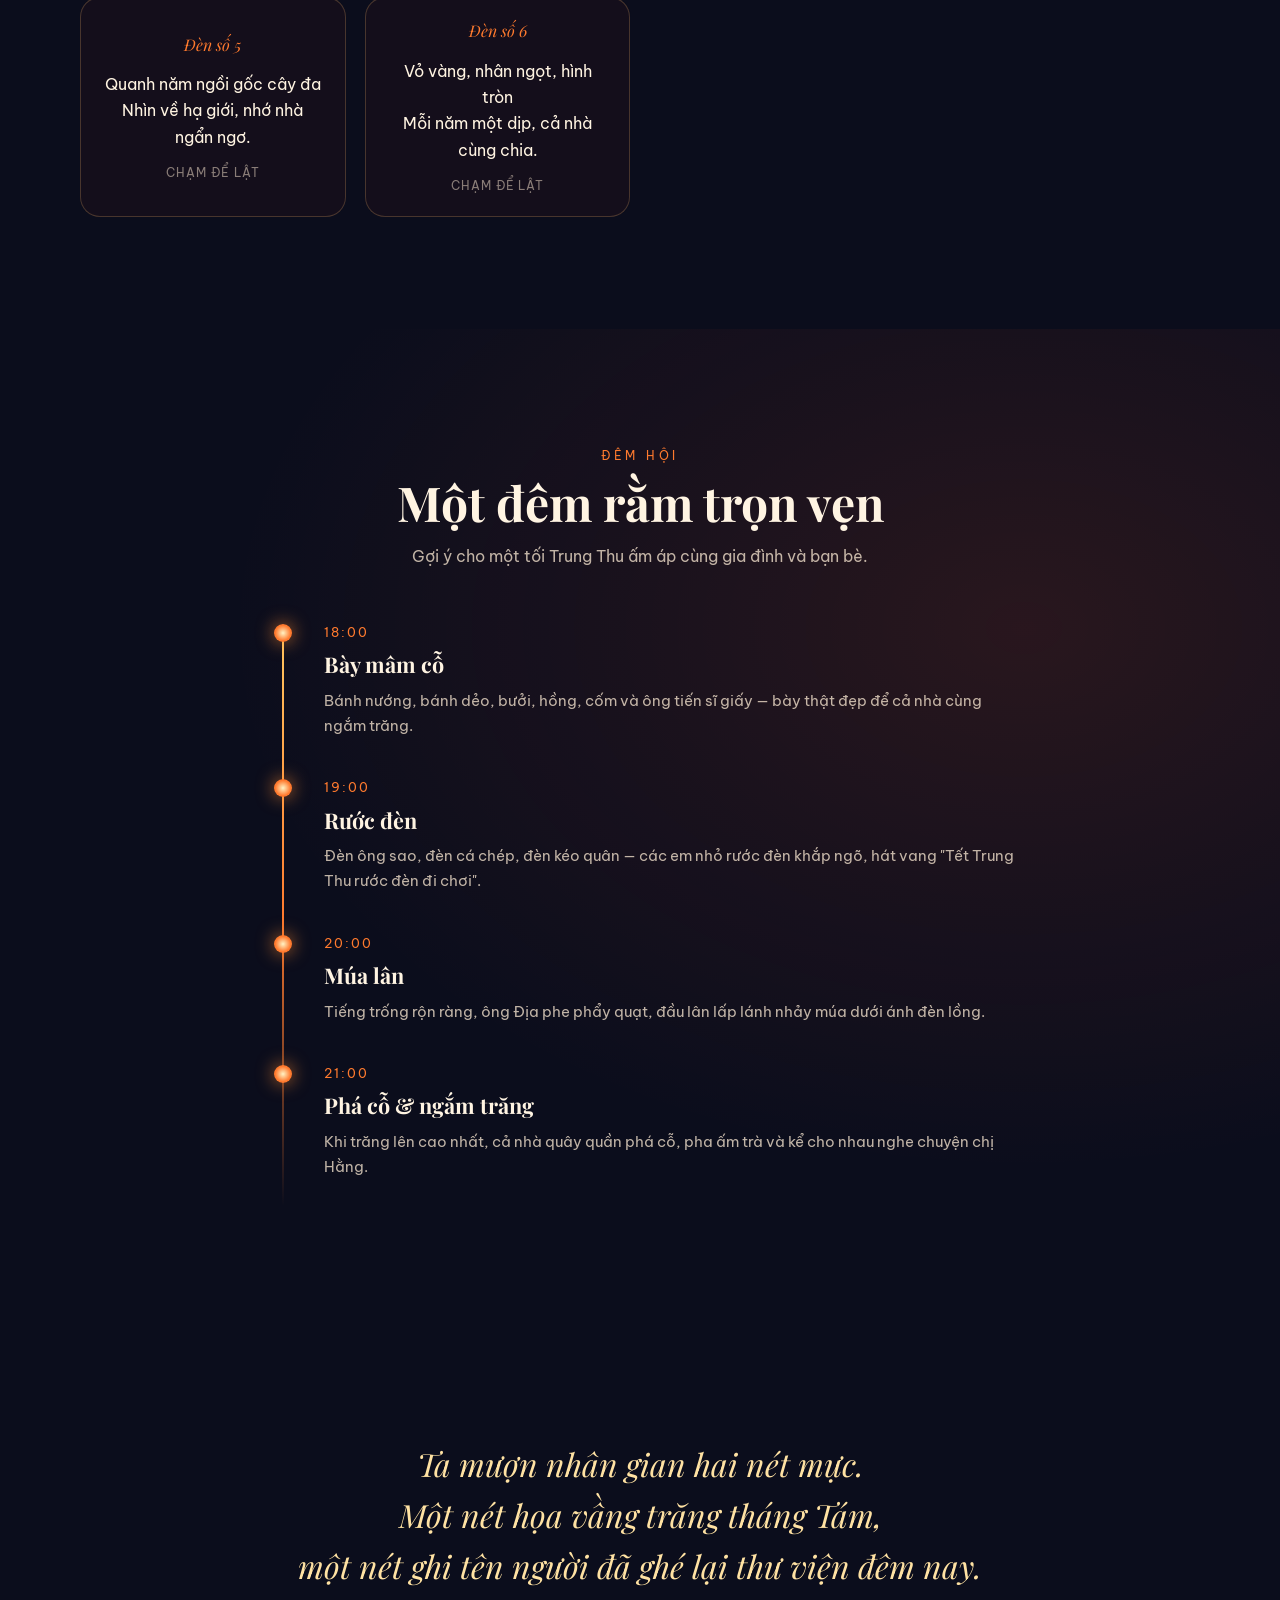
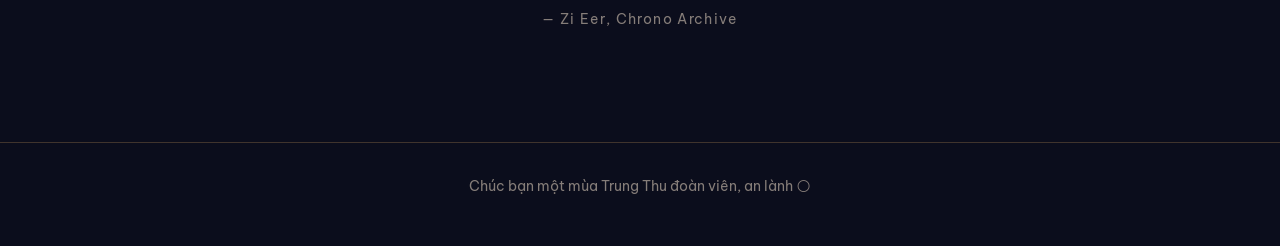
==== commit 6cc3f2ff: "Replace closing verse on Trung Thu page Co-Authored-By: Claude Opus 5.5 <noreply@anthropic.com> Clau" ====
--- a/trung-thu.html
+++ b/trung-thu.html
@@ -982,10 +982,11 @@
 
     <section class="poem reveal">
       <blockquote>
-        "Trung thu trăng sáng như gương<br>
-        Bác Hồ ngắm cảnh nhớ thương nhi đồng."
+        Ta mượn nhân gian hai nét mực.<br>
+        Một nét họa vầng trăng tháng Tám,<br>
+        một nét ghi tên người đã ghé lại thư viện đêm nay.
       </blockquote>
-      <cite>— Hồ Chí Minh</cite>
+      <cite>— Zi Eer, Chrono Archive</cite>
     </section>
 
   </main>
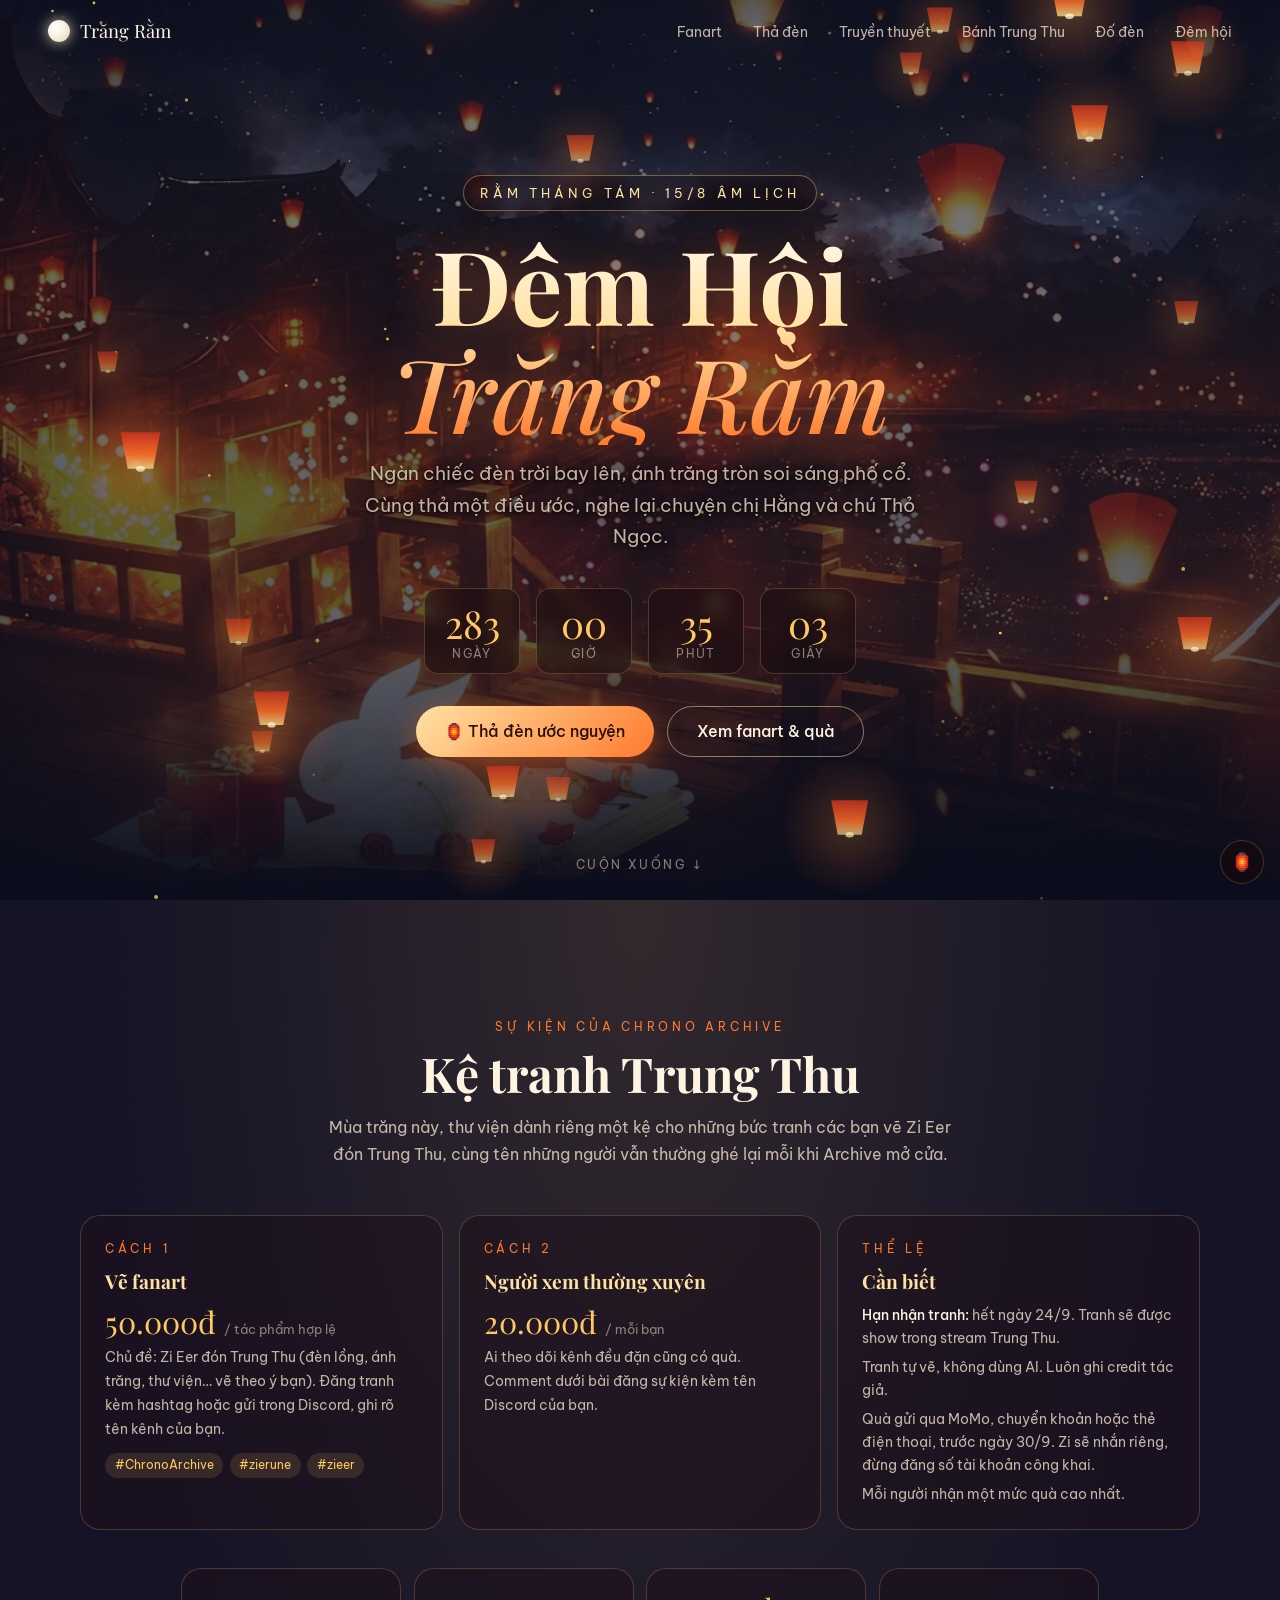
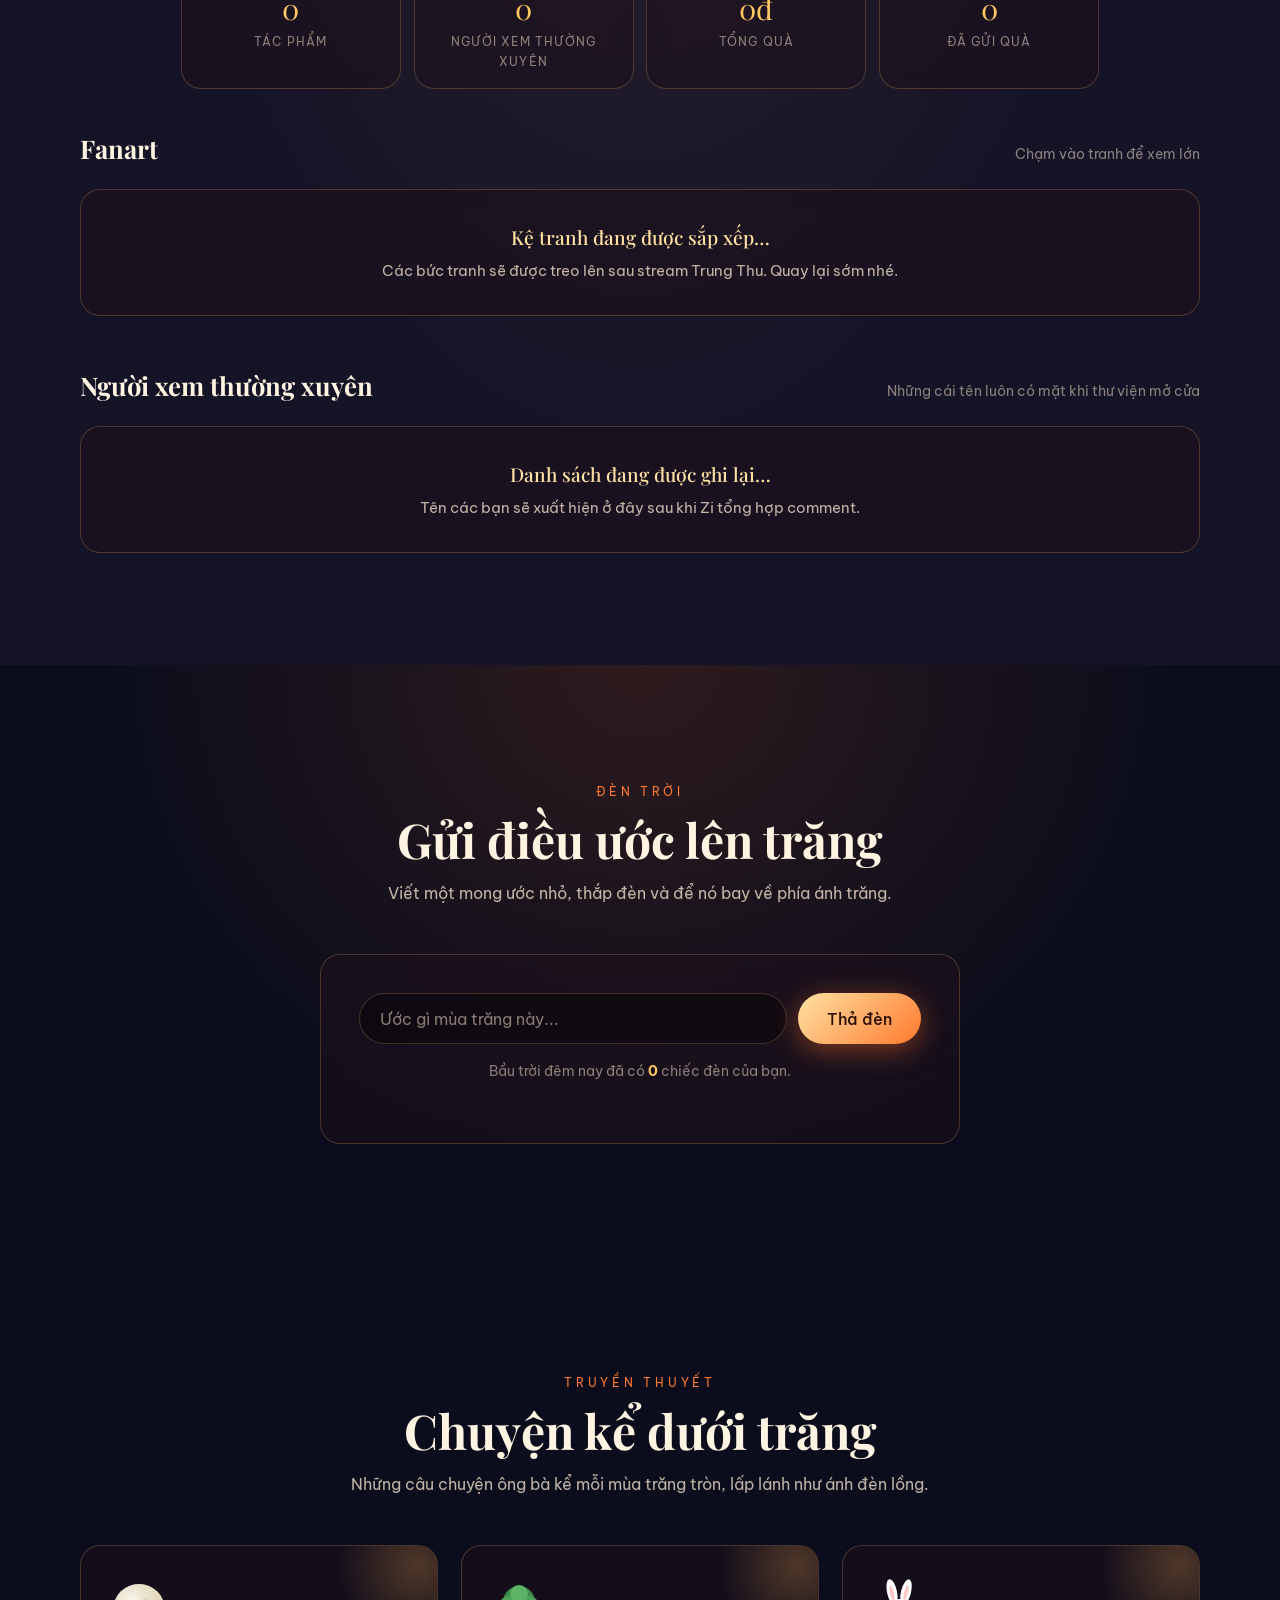
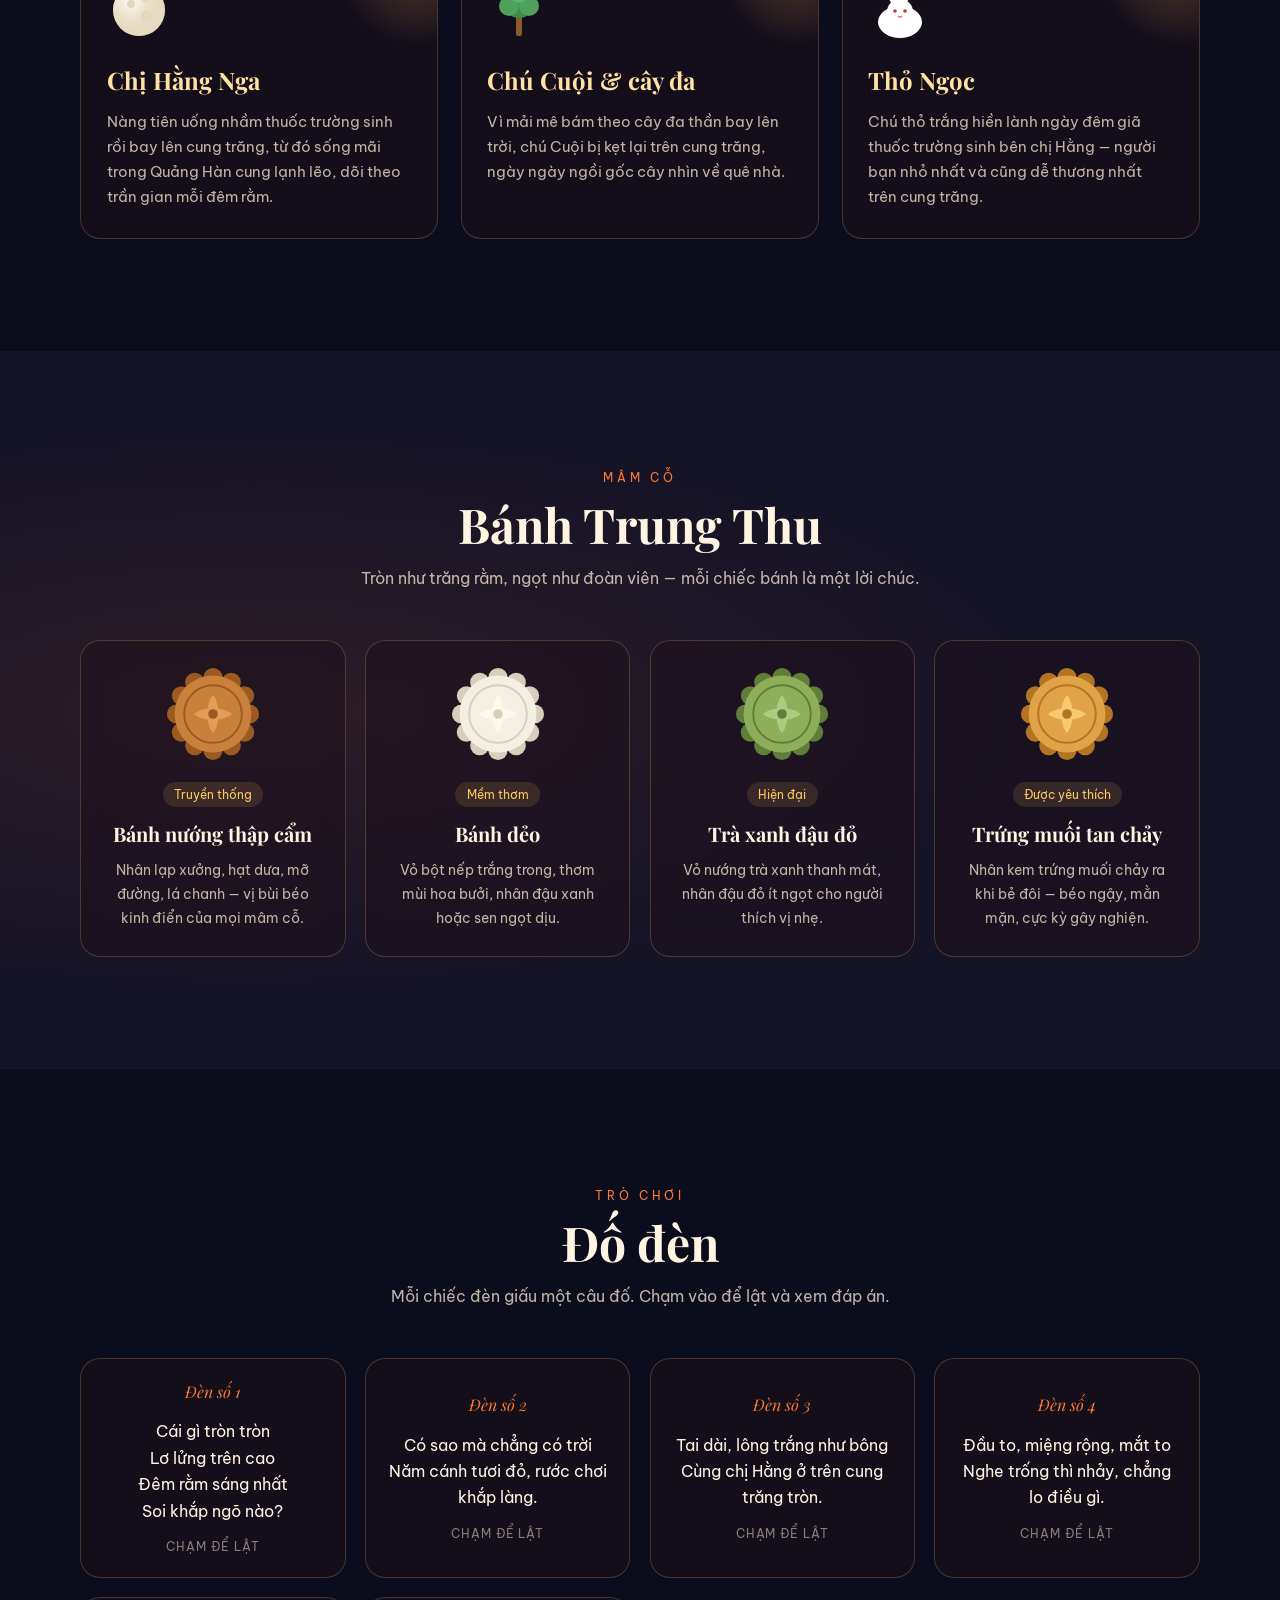
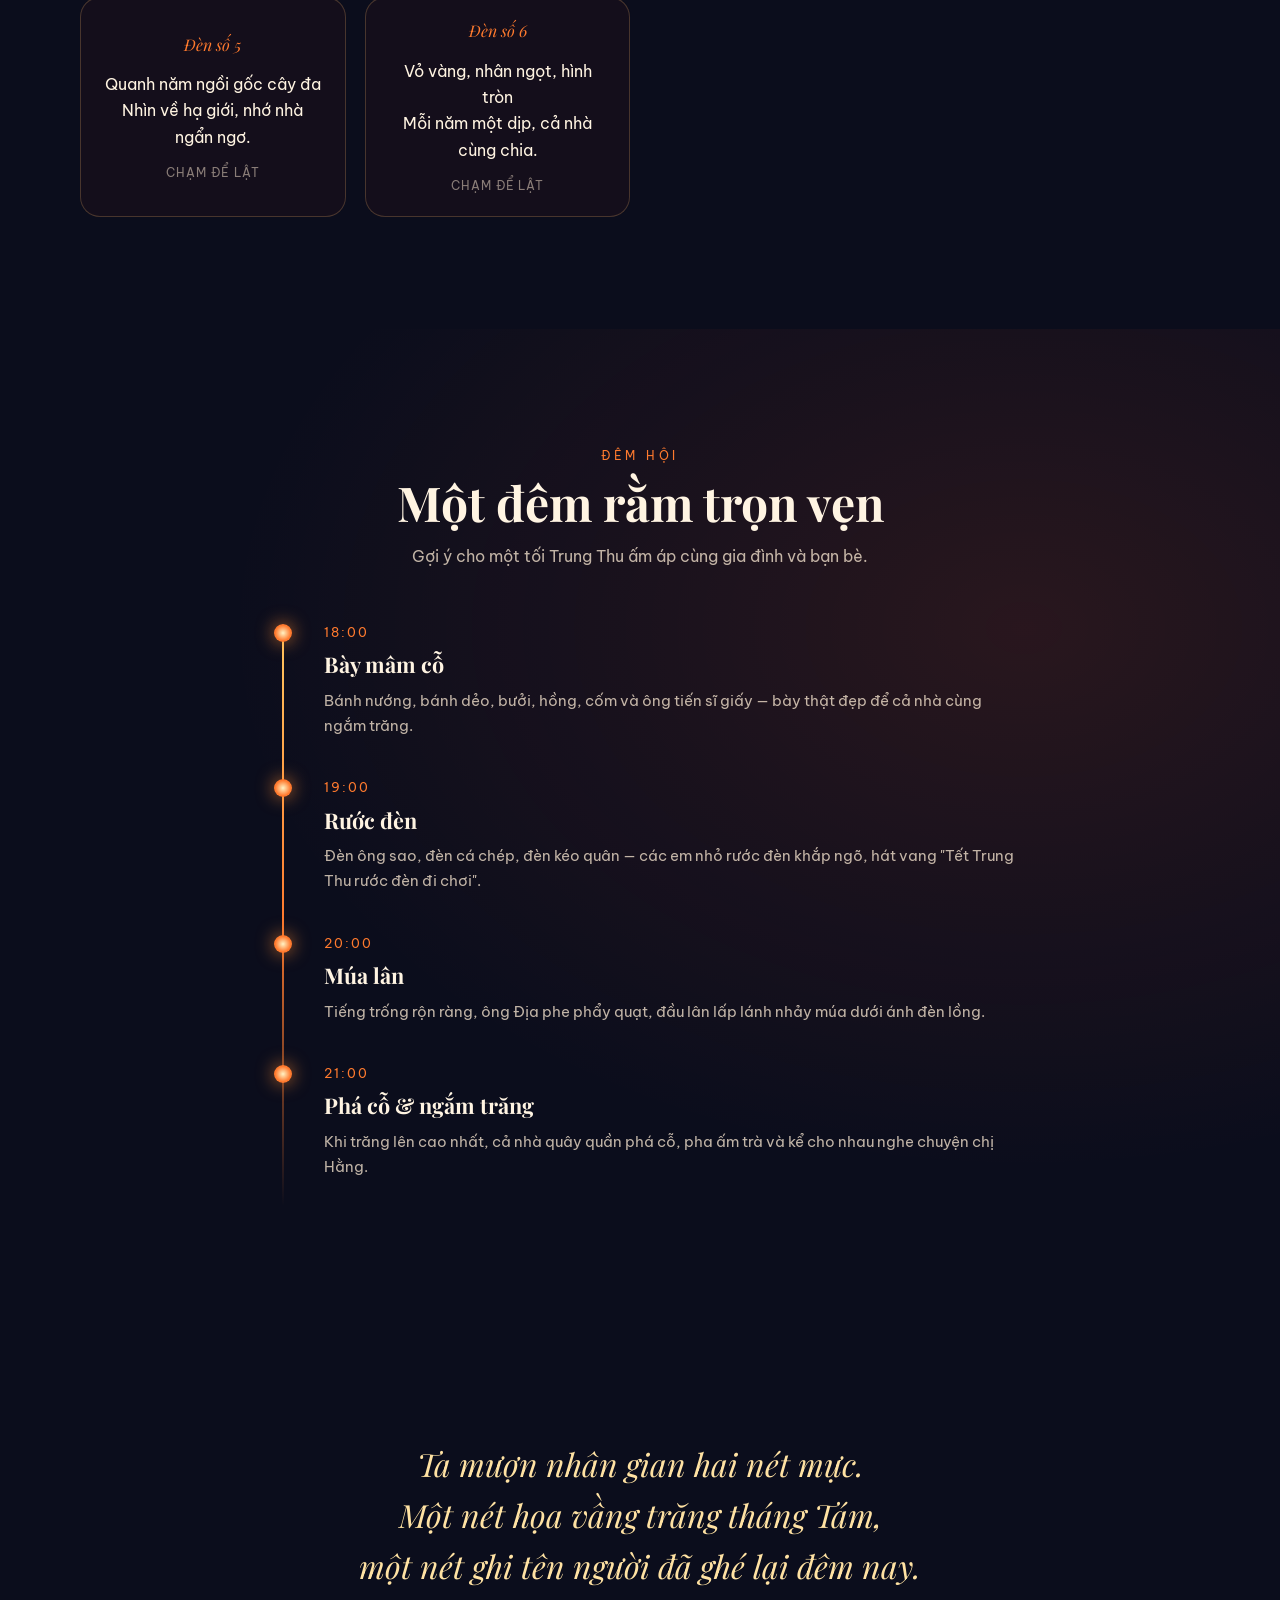
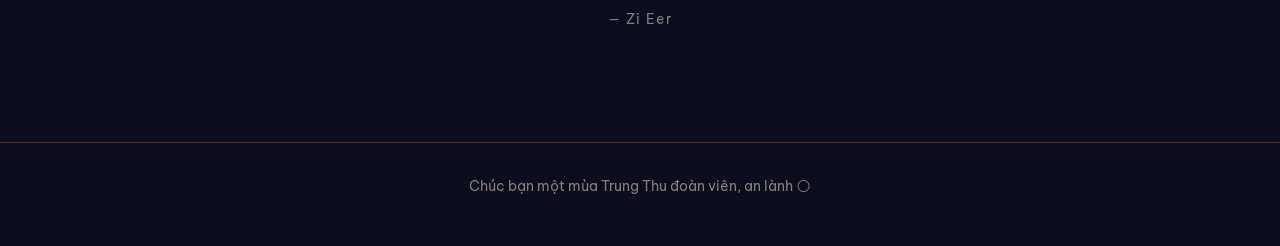
==== commit a8d83673: "Tweak closing verse wording Co-Authored-By: Claude Opus 5.5 <noreply@anthropic.com> Claude-Session: " ====
--- a/trung-thu.html
+++ b/trung-thu.html
@@ -984,9 +984,9 @@
       <blockquote>
         Ta mượn nhân gian hai nét mực.<br>
         Một nét họa vầng trăng tháng Tám,<br>
-        một nét ghi tên người đã ghé lại thư viện đêm nay.
+        một nét ghi tên người đã ghé lại đêm nay.
       </blockquote>
-      <cite>— Zi Eer, Chrono Archive</cite>
+      <cite>— Zi Eer</cite>
     </section>
 
   </main>
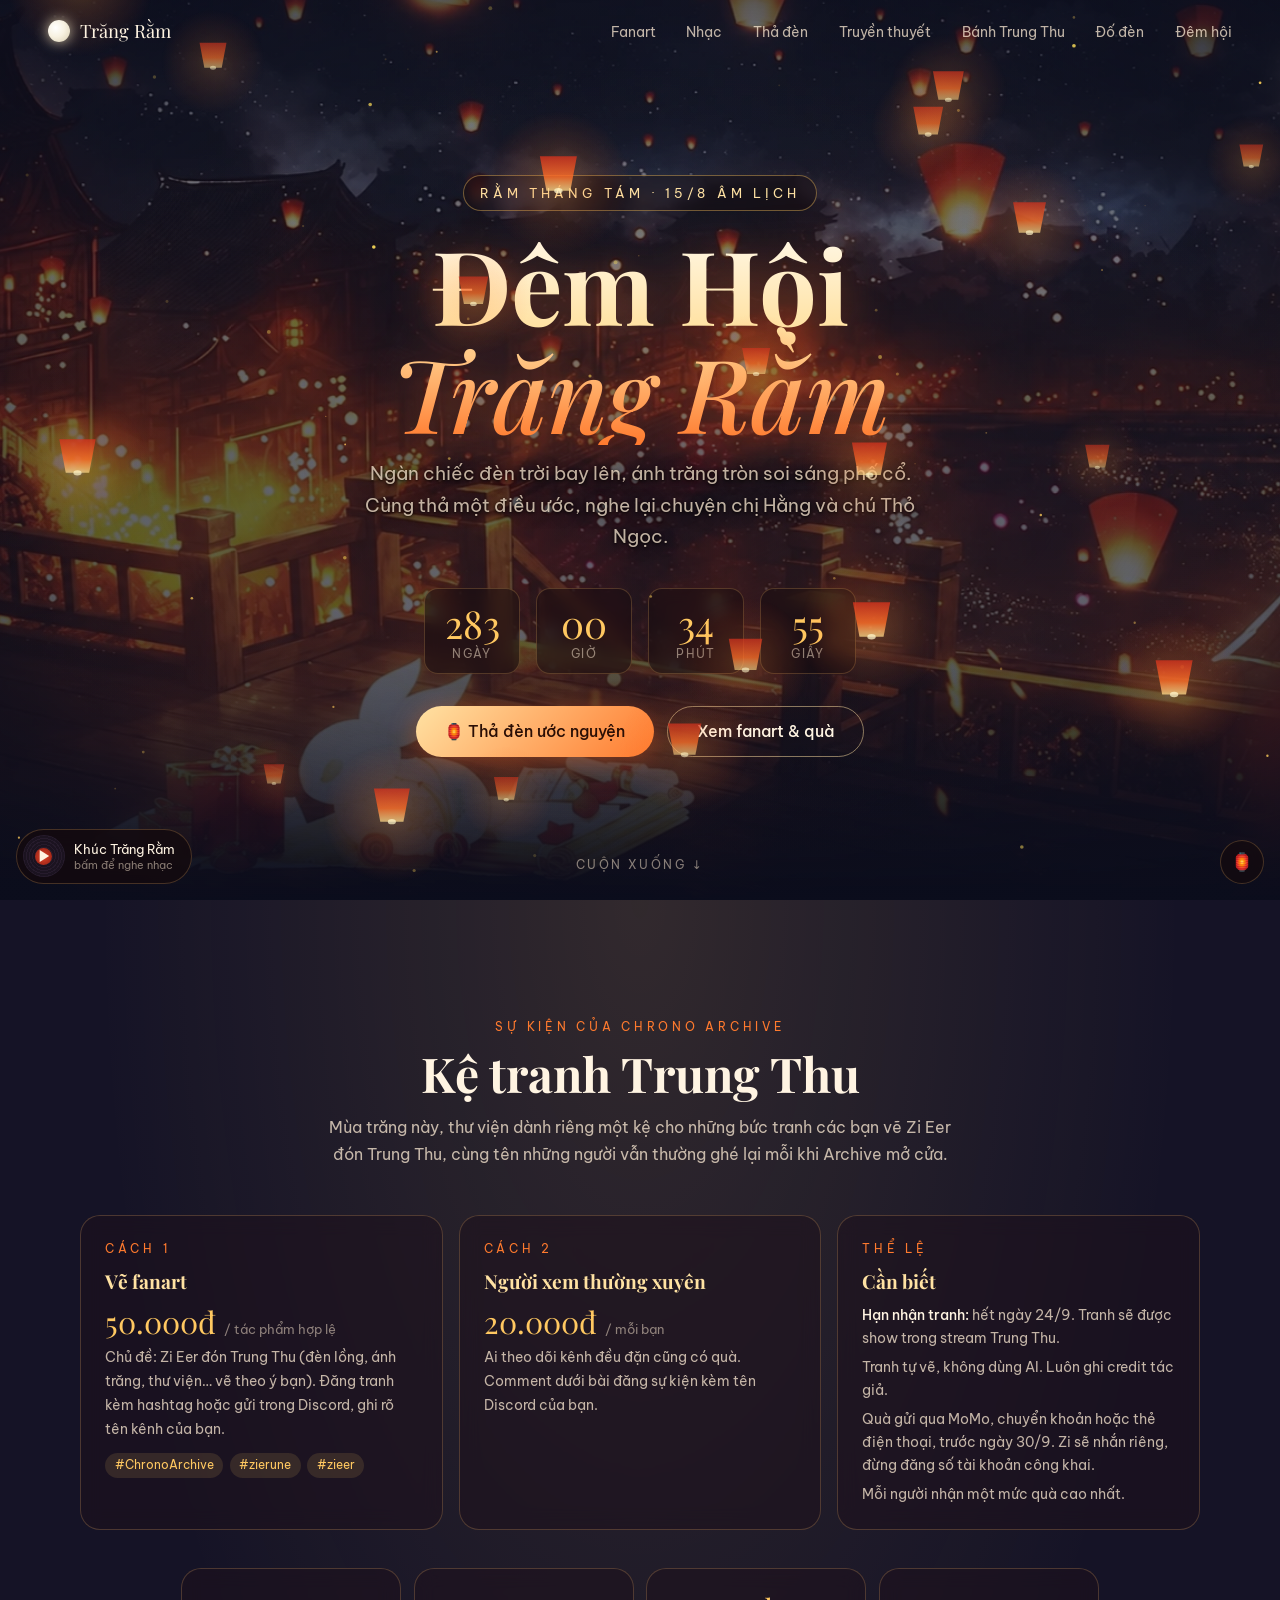
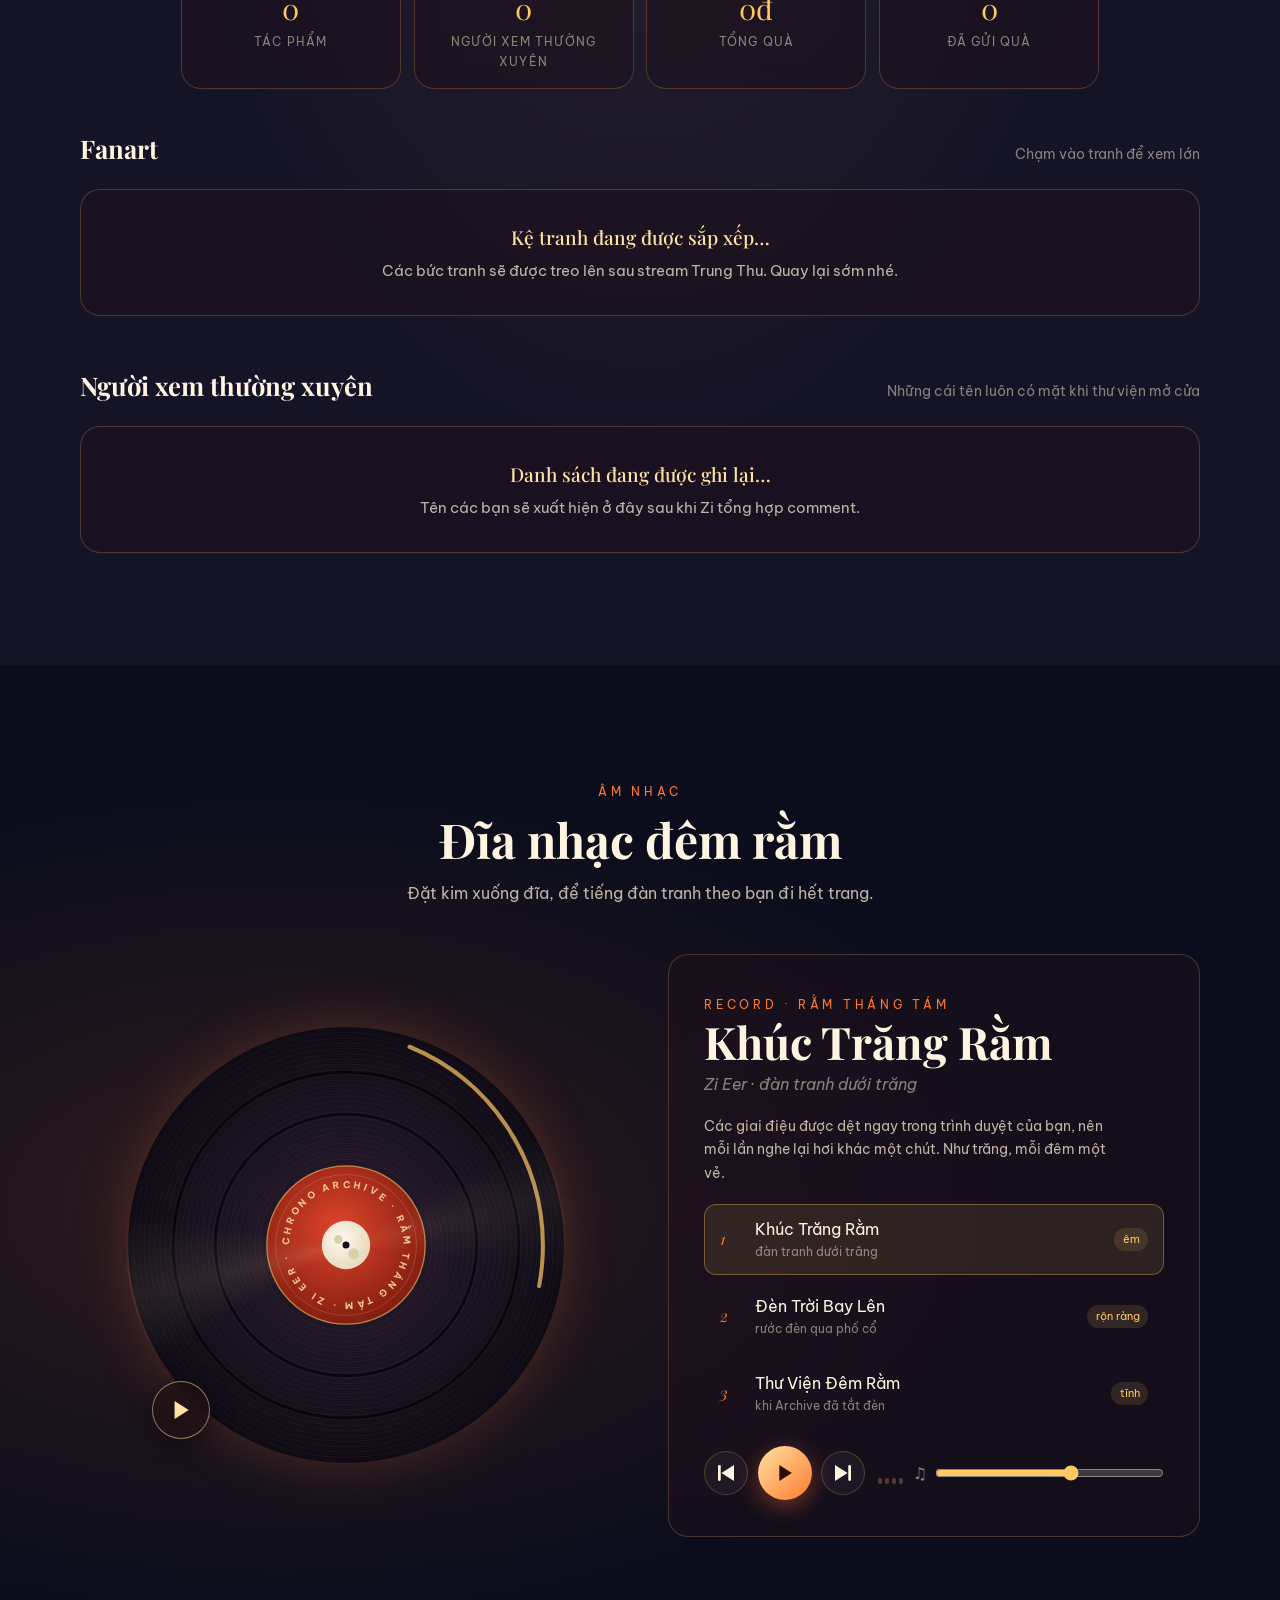
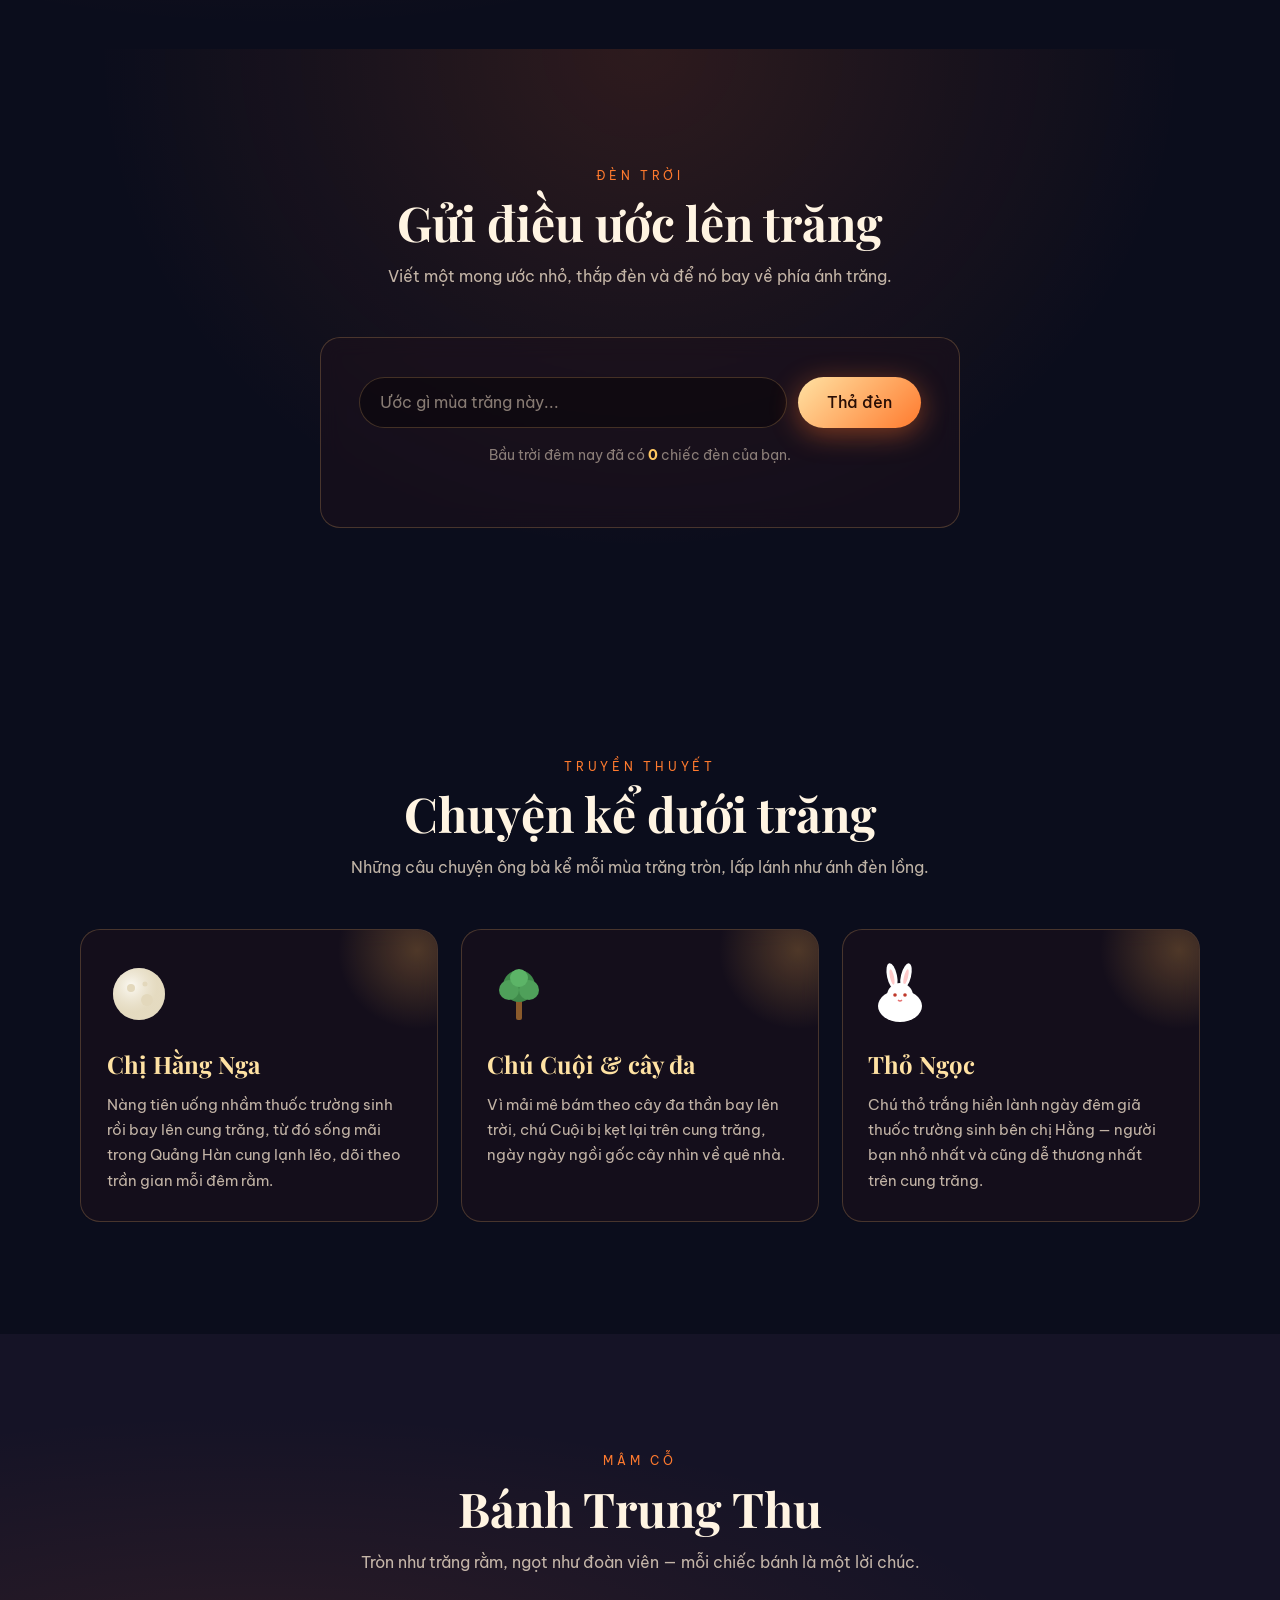
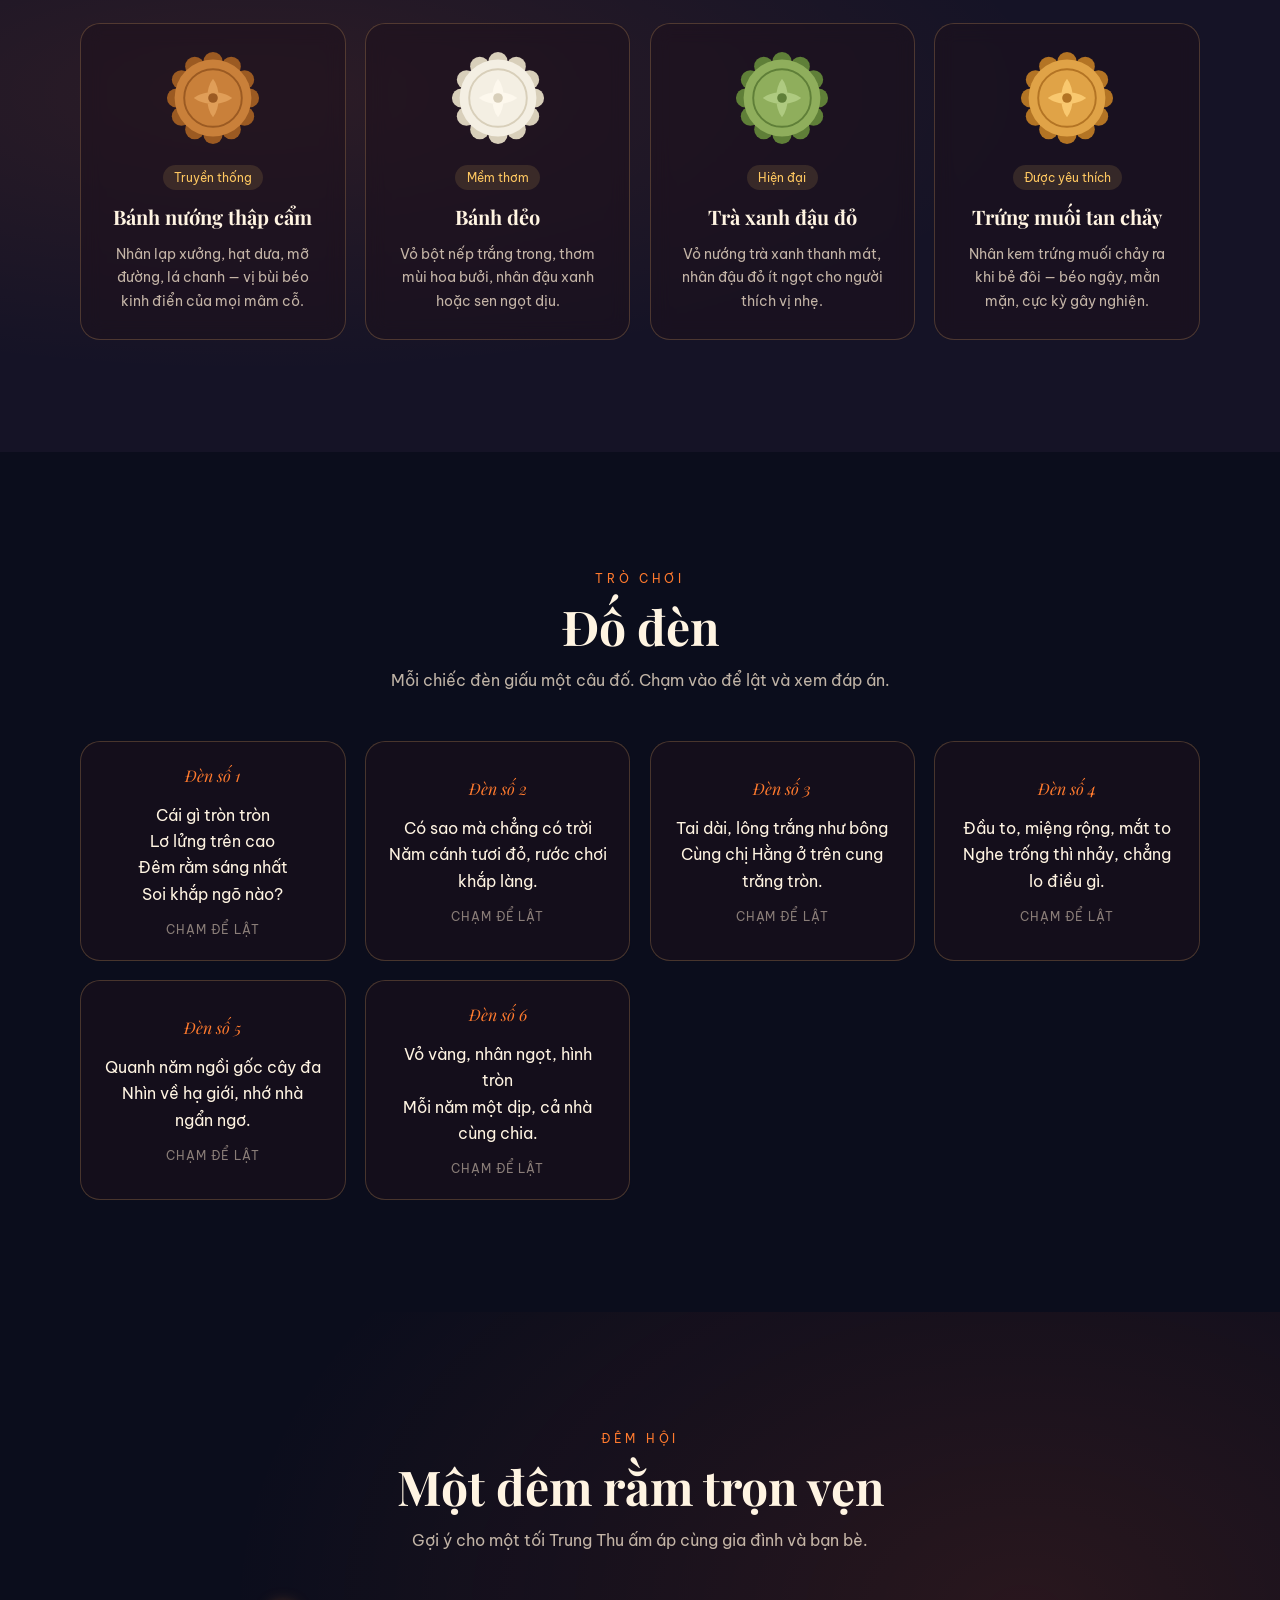
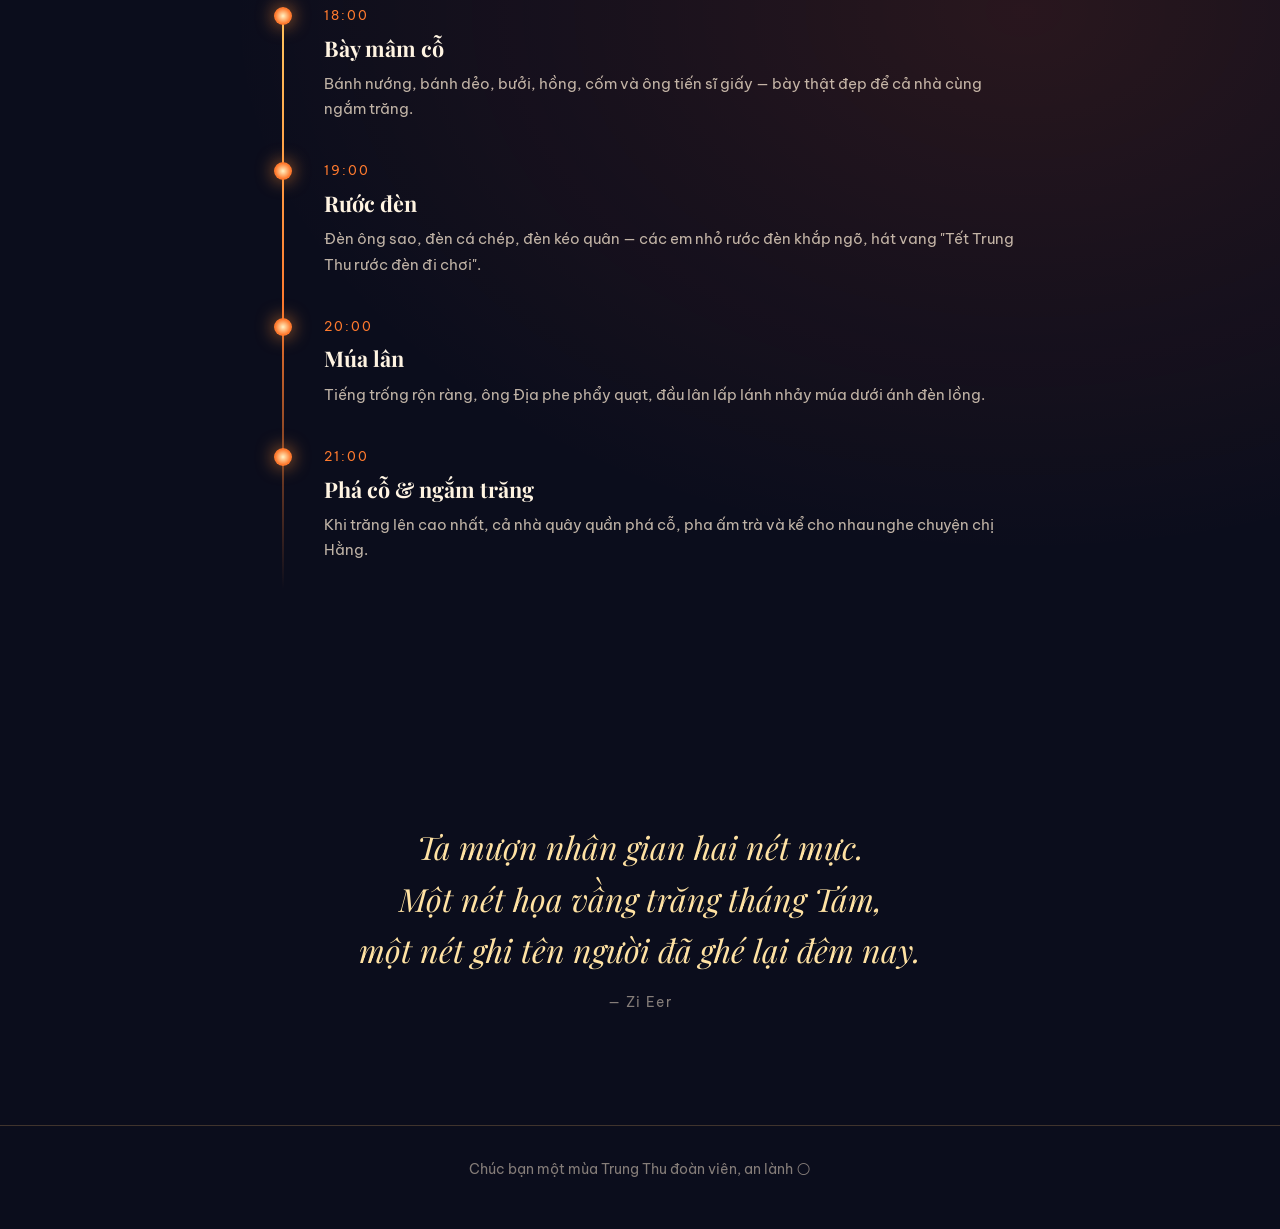
==== commit c162b5f1: "Add vinyl music player with generated Mid-Autumn tracks Three original pentatonic pieces synthesized" ====
--- a/trung-thu.html
+++ b/trung-thu.html
@@ -741,7 +741,214 @@
     .lb-prev { left: 1rem; top: 50%; transform: translateY(-50%); }
     .lb-next { right: 1rem; top: 50%; transform: translateY(-50%); }
 
+    /* ═══════════ MUSIC / VINYL ═══════════ */
+    #nhac {
+      background:
+        radial-gradient(ellipse at 22% 55%, rgba(255, 110, 40, .14), transparent 55%),
+        var(--night);
+    }
+    .player {
+      display: grid;
+      grid-template-columns: minmax(0, 1fr) minmax(0, 1fr);
+      gap: clamp(1.8rem, 5vw, 3.5rem);
+      align-items: center;
+    }
+    .vinyl-wrap {
+      position: relative;
+      width: min(100%, 440px);
+      aspect-ratio: 1;
+      justify-self: center;
+    }
+    .vinyl {
+      width: 100%;
+      height: 100%;
+      animation: spin 9s linear infinite;
+      animation-play-state: paused;
+      filter: drop-shadow(0 0 26px rgba(255, 120, 50, .22));
+      transition: filter 1s;
+    }
+    .music-on .vinyl {
+      animation-play-state: running;
+      filter: drop-shadow(0 0 42px rgba(255, 130, 50, .45));
+    }
+    @keyframes spin { to { transform: rotate(360deg); } }
+    /* Light reflection stays still while the record turns */
+    .vinyl-gloss {
+      position: absolute;
+      inset: 0;
+      border-radius: 50%;
+      pointer-events: none;
+      background: conic-gradient(from 210deg,
+        transparent 0 8%, rgba(255, 220, 170, .09) 13%, transparent 19% 58%,
+        rgba(255, 220, 170, .06) 63%, transparent 69%);
+    }
+    .vinyl-arc {
+      position: absolute;
+      inset: -4%;
+      width: 108%;
+      height: 108%;
+      pointer-events: none;
+      opacity: .7;
+      transition: opacity .6s;
+    }
+    .music-on .vinyl-arc { animation: arcPulse 3s ease-in-out infinite; }
+    @keyframes arcPulse { 50% { opacity: 1; } }
+    .vinyl-play {
+      position: absolute;
+      left: 6%; bottom: 6%;
+      width: 58px; height: 58px;
+      border-radius: 50%;
+      border: 1px solid rgba(255, 226, 163, .5);
+      background: rgba(30, 16, 20, .7);
+      backdrop-filter: blur(10px);
+      -webkit-backdrop-filter: blur(10px);
+      color: var(--gold-soft);
+      display: grid;
+      place-items: center;
+      cursor: pointer;
+      box-shadow: 0 6px 24px rgba(0, 0, 0, .4);
+      transition: transform .2s, background .2s;
+    }
+    .vinyl-play:hover { transform: scale(1.06); background: rgba(60, 26, 20, .8); }
+    .vinyl-play:focus-visible, .ctl:focus-visible, .track:focus-visible, .dock-btn:focus-visible {
+      outline: 2px solid var(--gold); outline-offset: 3px;
+    }
+    .vinyl-play svg { width: 18px; height: 18px; }
+    .now-label {
+      position: absolute;
+      left: calc(6% + 70px);
+      bottom: calc(6% + 18px);
+      font-size: .82rem;
+      color: var(--gold-soft);
+      opacity: 0;
+      transition: opacity .5s;
+      text-shadow: 0 1px 6px rgba(0, 0, 0, .8);
+    }
+    .music-on .now-label { opacity: 1; }
+
+    .player-card {
+      padding: clamp(1.4rem, 4vw, 2.2rem);
+      display: flex;
+      flex-direction: column;
+      gap: 1.1rem;
+    }
+    .player-card h3 {
+      font-family: var(--serif);
+      font-size: clamp(1.9rem, 4.4vw, 2.8rem);
+      line-height: 1.1;
+      text-wrap: balance;
+    }
+    .track-sub { font-style: italic; color: var(--ink-dim); margin-top: .3rem; }
+    .player-note { font-size: .9rem; color: var(--ink-mid); max-width: 46ch; }
+    .tracklist { list-style: none; display: flex; flex-direction: column; gap: .35rem; }
+    .track {
+      display: flex;
+      align-items: center;
+      gap: .8rem;
+      width: 100%;
+      padding: .7rem .9rem;
+      border-radius: 12px;
+      border: 1px solid transparent;
+      background: transparent;
+      color: inherit;
+      font: inherit;
+      text-align: left;
+      cursor: pointer;
+      transition: background .2s, border-color .2s;
+    }
+    .track:hover { background: rgba(255, 200, 97, .06); }
+    .track.active { background: rgba(255, 200, 97, .1); border-color: rgba(255, 200, 97, .35); }
+    .track-no { font-family: var(--serif); font-style: italic; color: var(--ember); width: 1.4rem; flex: 0 0 auto; }
+    .track-name { flex: 1; min-width: 0; overflow-wrap: anywhere; }
+    .track-name small { display: block; font-size: .78rem; color: var(--ink-dim); }
+    .track-tag {
+      flex: 0 0 auto;
+      font-size: .7rem;
+      padding: .15rem .55rem;
+      border-radius: 999px;
+      background: rgba(255, 200, 97, .12);
+      color: var(--gold);
+    }
+    .controls { display: flex; align-items: center; flex-wrap: wrap; gap: .6rem; }
+    .ctl {
+      width: 44px; height: 44px;
+      border-radius: 50%;
+      border: 1px solid var(--card-line);
+      background: rgba(255, 255, 255, .04);
+      color: var(--ink);
+      display: grid;
+      place-items: center;
+      cursor: pointer;
+      transition: background .2s;
+    }
+    .ctl:hover { background: rgba(255, 200, 97, .12); }
+    .ctl svg { width: 16px; height: 16px; }
+    .ctl.main {
+      width: 54px; height: 54px;
+      border: none;
+      color: #2a0e05;
+      background: linear-gradient(135deg, var(--gold-soft), var(--ember));
+      box-shadow: 0 6px 22px rgba(255, 110, 40, .4);
+    }
+    .eq { display: flex; align-items: flex-end; gap: 3px; height: 22px; margin-left: .2rem; opacity: .25; transition: opacity .4s; }
+    .music-on .eq { opacity: 1; }
+    .eq i { width: 4px; height: 6px; border-radius: 2px; background: var(--gold); }
+    .music-on .eq i { animation: eq 1s ease-in-out infinite; }
+    .eq i:nth-child(2) { animation-duration: .7s !important; }
+    .eq i:nth-child(3) { animation-duration: 1.2s !important; }
+    .eq i:nth-child(4) { animation-duration: .85s !important; }
+    @keyframes eq { 50% { height: 22px; } }
+    .vol { flex: 1 1 150px; display: flex; align-items: center; gap: .5rem; color: var(--ink-dim); }
+    .vol input { flex: 1; min-width: 0; accent-color: var(--gold); }
+    .music-error { font-size: .85rem; color: #ffb4a2; }
+
+    /* Mini player, always reachable */
+    .dock {
+      position: fixed;
+      left: 1rem;
+      bottom: calc(1rem + env(safe-area-inset-bottom, 0px));
+      z-index: 25;
+      display: flex;
+      align-items: center;
+      gap: .6rem;
+      max-width: calc(100% - 5.5rem);
+      padding: .35rem 1rem .35rem .35rem;
+      border-radius: 999px;
+      background: rgba(20, 10, 14, .78);
+      border: 1px solid var(--card-line);
+      backdrop-filter: blur(10px);
+      -webkit-backdrop-filter: blur(10px);
+    }
+    .dock-btn {
+      position: relative;
+      flex: 0 0 auto;
+      width: 42px; height: 42px;
+      border-radius: 50%;
+      border: none;
+      cursor: pointer;
+      display: grid;
+      place-items: center;
+      color: #fff4e2;
+      background: repeating-radial-gradient(circle, #1b1320 0 2px, #261b2c 2px 3px);
+    }
+    .dock-btn::before {
+      content: "";
+      position: absolute;
+      inset: 30%;
+      border-radius: 50%;
+      background: radial-gradient(circle, #e0452a, #8e1d12);
+    }
+    .music-on .dock-btn::before { animation: spin 3s linear infinite; background: conic-gradient(#e0452a, #ffb347, #e0452a); }
+    .dock-btn svg { position: relative; width: 12px; height: 12px; }
+    .dock-info { min-width: 0; display: flex; flex-direction: column; line-height: 1.25; text-decoration: none; }
+    .dock-title { font-size: .82rem; white-space: nowrap; overflow: hidden; text-overflow: ellipsis; }
+    .dock-sub { font-size: .7rem; color: var(--ink-dim); white-space: nowrap; }
+
     /* ═══════════ RESPONSIVE ═══════════ */
+    @media (max-width: 820px) {
+      .player { grid-template-columns: 1fr; }
+      .vinyl-wrap { width: min(100%, 340px); }
+    }
     @media (max-width: 720px) {
       .nav-links { display: none; }
       .timeline li { padding-left: 52px; }
@@ -752,6 +959,7 @@
     @media (prefers-reduced-motion: reduce) {
       *, *::before, *::after { animation-duration: .01ms !important; transition-duration: .01ms !important; }
       .reveal { opacity: 1; transform: none; }
+      .vinyl, .dock-btn::before, .eq i, .vinyl-arc { animation: none !important; }
     }
   </style>
 </head>
@@ -763,6 +971,7 @@
     <a href="#top" class="brand"><span class="brand-moon"></span>Trăng Rằm</a>
     <ul class="nav-links">
       <li><a href="#su-kien">Fanart</a></li>
+      <li><a href="#nhac">Nhạc</a></li>
       <li><a href="#uoc-nguyen">Thả đèn</a></li>
       <li><a href="#truyen-thuyet">Truyền thuyết</a></li>
       <li><a href="#banh">Bánh Trung Thu</a></li>
@@ -845,6 +1054,79 @@
       </div>
     </section>
 
+    <!-- ═══════════ MUSIC ═══════════ -->
+    <section class="block" id="nhac">
+      <div class="wrap">
+        <div class="sec-head reveal">
+          <span class="sec-kicker">Âm nhạc</span>
+          <h2>Đĩa nhạc đêm rằm</h2>
+          <p>Đặt kim xuống đĩa, để tiếng đàn tranh theo bạn đi hết trang.</p>
+        </div>
+
+        <div class="player">
+          <div class="vinyl-wrap reveal">
+            <svg class="vinyl" id="vinyl" viewBox="0 0 400 400" aria-hidden="true">
+              <defs>
+                <radialGradient id="discGrad" cx="50%" cy="50%" r="50%">
+                  <stop offset="0%" stop-color="#2a1d2e"/>
+                  <stop offset="60%" stop-color="#1a1220"/>
+                  <stop offset="100%" stop-color="#0e0a14"/>
+                </radialGradient>
+                <radialGradient id="labelGrad" cx="45%" cy="40%" r="65%">
+                  <stop offset="0%" stop-color="#e0452a"/>
+                  <stop offset="100%" stop-color="#7c1a10"/>
+                </radialGradient>
+                <radialGradient id="moonGrad" cx="40%" cy="38%" r="60%">
+                  <stop offset="0%" stop-color="#fffaf0"/>
+                  <stop offset="100%" stop-color="#e8dcc0"/>
+                </radialGradient>
+                <path id="labelPath" d="M200,200 m-52,0 a52,52 0 1,1 104,0 a52,52 0 1,1 -104,0"/>
+              </defs>
+              <circle cx="200" cy="200" r="198" fill="url(#discGrad)"/>
+              <g id="grooves"></g>
+              <circle cx="200" cy="200" r="72" fill="url(#labelGrad)"/>
+              <circle cx="200" cy="200" r="72" fill="none" stroke="#ffc861" stroke-opacity=".6" stroke-width="1.2"/>
+              <circle cx="200" cy="200" r="64" fill="none" stroke="#ffe2a3" stroke-opacity=".25" stroke-width=".6"/>
+              <text font-family="'Be Vietnam Pro',sans-serif" font-size="8.5" font-weight="700" fill="#ffe2a3" fill-opacity=".85" letter-spacing="2">
+                <textPath href="#labelPath" textLength="318" lengthAdjust="spacing">CHRONO ARCHIVE · RẰM THÁNG TÁM · ZI EER ·</textPath>
+              </text>
+              <circle cx="200" cy="200" r="22" fill="url(#moonGrad)"/>
+              <circle cx="193" cy="195" r="4" fill="#dccfae"/>
+              <circle cx="207" cy="208" r="5" fill="#dccfae"/>
+              <circle cx="200" cy="200" r="3.2" fill="#140d18"/>
+            </svg>
+            <div class="vinyl-gloss"></div>
+            <svg class="vinyl-arc" viewBox="0 0 432 432" aria-hidden="true">
+              <circle cx="216" cy="216" r="211" fill="none" stroke="#ffc861" stroke-width="4"
+                stroke-linecap="round" stroke-dasharray="290 1036" stroke-dashoffset="250"/>
+            </svg>
+            <button class="vinyl-play" id="vinylPlay" type="button" aria-label="Phát nhạc"><svg class="i-play" viewBox="0 0 12 14" fill="currentColor" aria-hidden="true"><polygon points="1,0 12,7 1,14"/></svg><svg class="i-pause" viewBox="0 0 12 14" fill="currentColor" aria-hidden="true" hidden><rect x="0" y="0" width="4" height="14" rx="1.2"/><rect x="8" y="0" width="4" height="14" rx="1.2"/></svg></button>
+            <span class="now-label">♪ đang phát</span>
+          </div>
+
+          <div class="player-card card reveal">
+            <div>
+              <span class="sec-kicker">Record · Rằm tháng Tám</span>
+              <h3 id="trackTitle">Khúc Trăng Rằm</h3>
+              <p class="track-sub" id="trackSub">Zi Eer · đàn tranh dưới trăng</p>
+            </div>
+            <p class="player-note">Các giai điệu được dệt ngay trong trình duyệt của bạn, nên mỗi lần nghe lại hơi khác một chút. Như trăng, mỗi đêm một vẻ.</p>
+            <ol class="tracklist" id="trackList"></ol>
+            <div class="controls">
+              <button class="ctl" id="prevBtn" type="button" aria-label="Bài trước"><svg viewBox="0 0 14 14" fill="currentColor" aria-hidden="true"><rect x="0" y="0" width="2.4" height="14" rx="1"/><polygon points="14,0 3,7 14,14"/></svg></button>
+              <button class="ctl main" id="mainPlay" type="button" aria-label="Phát nhạc"><svg class="i-play" viewBox="0 0 12 14" fill="currentColor" aria-hidden="true"><polygon points="1,0 12,7 1,14"/></svg><svg class="i-pause" viewBox="0 0 12 14" fill="currentColor" aria-hidden="true" hidden><rect x="0" y="0" width="4" height="14" rx="1.2"/><rect x="8" y="0" width="4" height="14" rx="1.2"/></svg></button>
+              <button class="ctl" id="nextBtn" type="button" aria-label="Bài sau"><svg viewBox="0 0 14 14" fill="currentColor" aria-hidden="true"><polygon points="0,0 11,7 0,14"/><rect x="11.6" y="0" width="2.4" height="14" rx="1"/></svg></button>
+              <span class="eq" aria-hidden="true"><i></i><i></i><i></i><i></i></span>
+              <label class="vol" for="volSlider"><span aria-hidden="true">♫</span><span style="position:absolute;left:-9999px">Âm lượng</span>
+                <input id="volSlider" type="range" min="0" max="100" value="60">
+              </label>
+            </div>
+            <p class="music-error" id="musicError" hidden></p>
+          </div>
+        </div>
+      </div>
+    </section>
+
     <!-- ═══════════ WISH LANTERN ═══════════ -->
     <section class="block" id="uoc-nguyen">
       <div class="wrap">
@@ -996,6 +1278,14 @@
   </footer>
 
   <button class="sky-toggle" id="skyToggle" aria-label="Tắt/bật hiệu ứng đèn trời" title="Tắt/bật hiệu ứng">🏮</button>
+
+  <div class="dock" id="dock">
+    <button class="dock-btn" id="dockBtn" type="button" aria-label="Phát nhạc"><svg class="i-play" viewBox="0 0 12 14" fill="currentColor" aria-hidden="true"><polygon points="1,0 12,7 1,14"/></svg><svg class="i-pause" viewBox="0 0 12 14" fill="currentColor" aria-hidden="true" hidden><rect x="0" y="0" width="4" height="14" rx="1.2"/><rect x="8" y="0" width="4" height="14" rx="1.2"/></svg></button>
+    <a class="dock-info" href="#nhac">
+      <span class="dock-title" id="dockTitle">Khúc Trăng Rằm</span>
+      <span class="dock-sub" id="dockSub">bấm để nghe nhạc</span>
+    </a>
+  </div>
 
   <div class="lightbox" id="lightbox" role="dialog" aria-modal="true" aria-label="Xem fanart" hidden>
     <button class="lb-btn lb-close" id="lbClose" aria-label="Đóng">✕</button>
@@ -1452,6 +1742,365 @@
       else if (e.key === 'ArrowRight') showArt(lbIndex + 1);
     });
 
+    /* ─── Music: generated in the browser with Web Audio ─── */
+    const Synth = (() => {
+      let ctx = null, master = null, verb = null, buses = {}, timer = null, cur = null, st = null;
+      const mtof = m => 440 * Math.pow(2, (m - 69) / 12);
+      const seeded = a => () => {
+        a |= 0; a = a + 0x6D2B79F5 | 0;
+        let t = Math.imul(a ^ a >>> 15, 1 | a);
+        t = t + Math.imul(t ^ t >>> 7, 61 | t) ^ t;
+        return ((t ^ t >>> 14) >>> 0) / 4294967296;
+      };
+
+      function ensure() {
+        if (ctx) return true;
+        const AC = window.AudioContext || window.webkitAudioContext;
+        if (!AC) return false;
+        ctx = new AC();
+        master = ctx.createGain();
+        master.gain.value = 0;
+        const comp = ctx.createDynamicsCompressor();
+        comp.threshold.value = -16; comp.ratio.value = 3;
+        master.connect(comp); comp.connect(ctx.destination);
+
+        // Hall reverb from a decaying noise impulse
+        verb = ctx.createConvolver();
+        const len = Math.floor(ctx.sampleRate * 3.2);
+        const ir = ctx.createBuffer(2, len, ctx.sampleRate);
+        for (let ch = 0; ch < 2; ch++) {
+          const d = ir.getChannelData(ch);
+          for (let i = 0; i < len; i++) d[i] = (Math.random() * 2 - 1) * Math.pow(1 - i / len, 2.6);
+        }
+        verb.buffer = ir;
+        verb.connect(master);
+
+        const bus = (dry, send) => {
+          const g = ctx.createGain(); g.gain.value = dry; g.connect(master);
+          const s = ctx.createGain(); s.gain.value = send; g.connect(s); s.connect(verb);
+          return g;
+        };
+        buses = { pluck: bus(.9, .32), pad: bus(.8, .55), bell: bus(.6, .7), drum: bus(.9, .12) };
+        return true;
+      }
+
+      // Plucked zither voice; `bend` slides up into the note like a đàn tranh press, then vibrates
+      function pluck(t, midi, vel, bend) {
+        const f = mtof(midi), dur = midi < 55 ? 2.8 : 1.9;
+        const o = ctx.createOscillator(), o2 = ctx.createOscillator();
+        o.type = 'triangle'; o2.type = 'sine';
+        const lp = ctx.createBiquadFilter(); lp.type = 'lowpass'; lp.Q.value = 1.2;
+        const g = ctx.createGain(), g2 = ctx.createGain(); g2.gain.value = .3;
+        if (bend) {
+          o.frequency.setValueAtTime(f * 0.944, t); o.frequency.exponentialRampToValueAtTime(f, t + .13);
+          o2.frequency.setValueAtTime(f * 1.888, t); o2.frequency.exponentialRampToValueAtTime(f * 2, t + .13);
+          const lfo = ctx.createOscillator(), depth = ctx.createGain();
+          lfo.frequency.value = 5.2;
+          depth.gain.setValueAtTime(0, t); depth.gain.linearRampToValueAtTime(f * .01, t + .5);
+          lfo.connect(depth); depth.connect(o.frequency);
+          lfo.start(t); lfo.stop(t + dur);
+        } else {
+          o.frequency.setValueAtTime(f, t); o2.frequency.setValueAtTime(f * 2, t);
+        }
+        lp.frequency.setValueAtTime(Math.min(f * 9, 9000), t);
+        lp.frequency.exponentialRampToValueAtTime(Math.max(f * 1.3, 180), t + dur * .7);
+        g.gain.setValueAtTime(0.0001, t);
+        g.gain.exponentialRampToValueAtTime(.3 * vel, t + .004);
+        g.gain.exponentialRampToValueAtTime(0.0001, t + dur);
+        o.connect(lp); o2.connect(g2); g2.connect(lp); lp.connect(g); g.connect(buses.pluck);
+        o.start(t); o2.start(t); o.stop(t + dur + .05); o2.stop(t + dur + .05);
+      }
+
+      function pad(t, midis, dur, level) {
+        const g = ctx.createGain(), lp = ctx.createBiquadFilter();
+        lp.type = 'lowpass'; lp.frequency.value = 850;
+        g.gain.setValueAtTime(0.0001, t);
+        g.gain.linearRampToValueAtTime(level, t + dur * .35);
+        g.gain.setValueAtTime(level, t + dur * .75);
+        g.gain.linearRampToValueAtTime(0.0001, t + dur + 1.4);
+        lp.connect(g); g.connect(buses.pad);
+        midis.forEach(m => [-6, 6].forEach((c, i) => {
+          const o = ctx.createOscillator();
+          o.type = i ? 'triangle' : 'sine';
+          o.frequency.value = mtof(m); o.detune.value = c;
+          o.connect(lp); o.start(t); o.stop(t + dur + 1.5);
+        }));
+      }
+
+      function bell(t, midi, vel) {
+        const f = mtof(midi);
+        [[1, 1, 3.4], [2.76, .35, 1.6], [5.4, .14, .8], [8.9, .05, .4]].forEach(([r, a, d]) => {
+          const o = ctx.createOscillator(), g = ctx.createGain();
+          o.frequency.value = f * r;
+          g.gain.setValueAtTime(0.0001, t);
+          g.gain.exponentialRampToValueAtTime(.08 * a * vel, t + .003);
+          g.gain.exponentialRampToValueAtTime(0.0001, t + d);
+          o.connect(g); g.connect(buses.bell); o.start(t); o.stop(t + d + .05);
+        });
+      }
+
+      // Soft festival drum for the lantern procession track
+      function drum(t, vel) {
+        const o = ctx.createOscillator(), g = ctx.createGain();
+        o.frequency.setValueAtTime(115, t); o.frequency.exponentialRampToValueAtTime(46, t + .25);
+        g.gain.setValueAtTime(0.0001, t);
+        g.gain.exponentialRampToValueAtTime(.42 * vel, t + .006);
+        g.gain.exponentialRampToValueAtTime(0.0001, t + .5);
+        o.connect(g); g.connect(buses.drum); o.start(t); o.stop(t + .55);
+      }
+
+      const noteOf = (tr, deg) => {
+        const n = tr.scale.length, o = Math.floor(deg / n);
+        return tr.root + 12 * o + tr.scale[((deg % n) + n) % n];
+      };
+
+      // A two-bar phrase on an 8th-note grid (16 steps) that lands on `endDeg`
+      function motif(tr, rnd, startDeg, endDeg) {
+        const pat = new Array(16).fill(null);
+        let d = startDeg;
+        for (let i = 0; i < 12; i++) {
+          const strong = i % 4 === 0;
+          const p = i === 0 ? 1 : tr.density * (strong ? 1.5 : (i % 2 ? .6 : 1));
+          if (rnd() < p) {
+            if (i) d += [-2, -1, -1, 0, 1, 1, 2][Math.floor(rnd() * 7)];
+            d = Math.max(tr.lo, Math.min(tr.hi, d));
+            pat[i] = { deg: d, vel: (strong ? .85 : .6) + rnd() * .15, bend: rnd() < .15 };
+          }
+        }
+        pat[12] = { deg: endDeg, vel: .85, bend: rnd() < .45 };
+        return pat;
+      }
+      const withTail = (a, b) => a.slice(0, 8).concat(b.slice(8));
+
+      function compose(tr, rnd, keepA) {
+        const A = keepA || motif(tr, rnd, tr.start, 1);
+        const A2 = withTail(A, motif(tr, rnd, tr.start, 0));
+        const B = motif(tr, rnd, tr.start + 2, 3);
+        return { A, form: [A, A2, B, A2] };
+      }
+
+      function playStep(t) {
+        const tr = cur, rnd = st.rnd, s = st.step;
+        const bar = Math.floor(s / 8) % 8, inBar = s % 8, phrase = Math.floor(bar / 2), pStep = s % 16;
+        const chord = tr.chords[phrase];
+        const beat = 60 / tr.bpm;
+
+        if (pStep === 0) {
+          if (s % 64 === 0 && st.cycle > 0) {
+            // Evolve the tune each time round: new B section, sometimes a new A
+            const c = compose(tr, rnd, st.cycle % 2 ? st.A : null);
+            st.A = c.A; st.form = c.form;
+          }
+          const base = chord[0] + 12, third = chord[1] === 'm' ? 3 : 4;
+          pad(t, [base, base + third, base + 7], beat * 8, tr.pad);
+          if (rnd() < tr.bell) bell(t + beat * 2, noteOf(tr, [0, 3, 5][Math.floor(rnd() * 3)]) + 12, .7);
+        }
+        if (inBar === 0) pluck(t, chord[0], .7, false);
+        if (inBar === 4 && tr.fifth) pluck(t, chord[0] + 7, .42, false);
+        if (tr.drum) {
+          if (inBar === 0) drum(t, 1);
+          else if (inBar === 4) drum(t, .5);
+          else if (inBar === 7 && rnd() < .4) drum(t, .28);
+        }
+        const intro = st.cycle === 0 && bar < 2;
+        const n = st.form[phrase][pStep];
+        if (n && !intro) pluck(t + (rnd() - .5) * .012, noteOf(tr, n.deg), n.vel, n.bend);
+
+        st.step++;
+        if (st.step % 64 === 0) st.cycle++;
+      }
+
+      function tick() {
+        const ahead = document.hidden ? 1.5 : .25;
+        const stepLen = 60 / cur.bpm / 2;
+        while (st.next < ctx.currentTime + ahead) {
+          playStep(st.next);
+          st.next += stepLen;
+        }
+      }
+
+      return {
+        start(tr, gain) {
+          if (!ensure()) return false;
+          ctx.resume();
+          if (cur !== tr || !st) {
+            cur = tr;
+            const rnd = seeded(tr.seed);
+            const c = compose(tr, rnd);
+            st = { rnd, A: c.A, form: c.form, step: 0, cycle: 0, next: 0 };
+          }
+          st.next = Math.max(st.next, ctx.currentTime + .08);
+          master.gain.cancelScheduledValues(ctx.currentTime);
+          master.gain.setTargetAtTime(gain, ctx.currentTime, .35);
+          clearInterval(timer);
+          timer = setInterval(tick, 50);
+          tick();
+          return true;
+        },
+        stop() {
+          if (!ctx || !timer) return;
+          clearInterval(timer); timer = null;
+          master.gain.cancelScheduledValues(ctx.currentTime);
+          master.gain.setTargetAtTime(0, ctx.currentTime, .12);
+          setTimeout(() => { if (!timer) ctx.suspend(); }, 600);
+        },
+        volume(gain) {
+          if (ctx && timer) master.gain.setTargetAtTime(gain, ctx.currentTime, .05);
+        }
+      };
+    })();
+
+    // [root midi, 'M'|'m'] — each chord lasts two bars
+    const GEN_TRACKS = [
+      { type: 'gen', title: 'Khúc Trăng Rằm', sub: 'đàn tranh dưới trăng', tag: 'êm',
+        root: 67, scale: [0, 2, 4, 7, 9], bpm: 72, density: .42, lo: -3, hi: 7, start: 2,
+        chords: [[43, 'M'], [40, 'm'], [48, 'M'], [50, 'M']], fifth: true, drum: false, bell: .35, pad: .022, seed: 815 },
+      { type: 'gen', title: 'Đèn Trời Bay Lên', sub: 'rước đèn qua phố cổ', tag: 'rộn ràng',
+        root: 62, scale: [0, 2, 4, 7, 9], bpm: 92, density: .55, lo: 0, hi: 9, start: 4,
+        chords: [[50, 'M'], [47, 'm'], [43, 'M'], [45, 'M']], fifth: true, drum: true, bell: .25, pad: .016, seed: 2509 },
+      { type: 'gen', title: 'Thư Viện Đêm Rằm', sub: 'khi Archive đã tắt đèn', tag: 'tĩnh',
+        root: 69, scale: [0, 3, 5, 7, 10], bpm: 56, density: .3, lo: -3, hi: 6, start: 0,
+        chords: [[45, 'm'], [41, 'M'], [48, 'M'], [43, 'M']], fifth: false, drum: false, bell: .6, pad: .03, seed: 1508 }
+    ];
+    const FILE_TRACKS = (Array.isArray(EVENT.nhac) ? EVENT.nhac : [])
+      .filter(t => t && t.file && t.ten)
+      .map(t => ({ type: 'file', title: t.ten, sub: t.moTa || 'Zi Eer', tag: 'mp3', file: t.file }));
+    const TRACKS = [...GEN_TRACKS, ...FILE_TRACKS];
+
+    const audio = new Audio();
+    audio.preload = 'none';
+    let loadedFile = '';
+    let trackIdx = Math.min(Math.max(0, Number(store.get('tt-track', 0)) || 0), TRACKS.length - 1);
+    let vol = Number(store.get('tt-vol', 60));
+    if (!(vol >= 0 && vol <= 100)) vol = 60;
+    let musicOn = false;
+
+    const volSlider = document.getElementById('volSlider');
+    const musicError = document.getElementById('musicError');
+    const playButtons = ['vinylPlay', 'mainPlay', 'dockBtn'].map(id => document.getElementById(id));
+    const synthGain = v => (v / 100) * 1.6;
+    volSlider.value = vol;
+
+    // Grooves: fine rings with two wider gaps between "songs"
+    const grooves = document.getElementById('grooves');
+    for (let r = 78; r < 196; r += 2.4) {
+      const c = document.createElementNS('http://www.w3.org/2000/svg', 'circle');
+      const gap = Math.abs(r - 118) < 1.3 || Math.abs(r - 157) < 1.3;
+      c.setAttribute('cx', 200); c.setAttribute('cy', 200); c.setAttribute('r', r.toFixed(1));
+      c.setAttribute('fill', 'none');
+      c.setAttribute('stroke', gap ? '#07050a' : '#ffffff');
+      c.setAttribute('stroke-opacity', gap ? '.9' : (Math.round(r / 2.4) % 2 ? '.05' : '.025'));
+      c.setAttribute('stroke-width', gap ? '2.2' : '.8');
+      grooves.appendChild(c);
+    }
+
+    const trackList = document.getElementById('trackList');
+    TRACKS.forEach((t, i) => {
+      const li = el('li');
+      const b = el('button', 'track');
+      b.type = 'button';
+      const name = el('span', 'track-name', t.title);
+      name.appendChild(el('small', null, t.sub));
+      b.append(el('span', 'track-no', String(i + 1)), name, el('span', 'track-tag', t.tag));
+      b.addEventListener('click', () => {
+        if (i === trackIdx && musicOn) return;
+        selectTrack(i); play();
+      });
+      li.appendChild(b);
+      trackList.appendChild(li);
+    });
+
+    function renderTrack() {
+      const t = TRACKS[trackIdx];
+      document.getElementById('trackTitle').textContent = t.title;
+      document.getElementById('trackSub').textContent = 'Zi Eer · ' + t.sub;
+      document.getElementById('dockTitle').textContent = t.title;
+      trackList.querySelectorAll('.track').forEach((b, i) => {
+        b.classList.toggle('active', i === trackIdx);
+        b.setAttribute('aria-current', i === trackIdx ? 'true' : 'false');
+      });
+      if ('mediaSession' in navigator && window.MediaMetadata) {
+        try {
+          navigator.mediaSession.metadata = new MediaMetadata({ title: t.title, artist: 'Zi Eer', album: 'Đêm Hội Trăng Rằm' });
+        } catch {}
+      }
+    }
+
+    function setPlaying(on) {
+      musicOn = on;
+      document.body.classList.toggle('music-on', on);
+      playButtons.forEach(b => {
+        b.querySelector('.i-play').toggleAttribute('hidden', on);
+        b.querySelector('.i-pause').toggleAttribute('hidden', !on);
+        b.setAttribute('aria-label', on ? 'Tạm dừng nhạc' : 'Phát nhạc');
+      });
+      document.getElementById('dockSub').textContent = on ? '♪ đang phát' : 'bấm để nghe nhạc';
+      if ('mediaSession' in navigator) {
+        try { navigator.mediaSession.playbackState = on ? 'playing' : 'paused'; } catch {}
+      }
+    }
+
+    function showError(msg) {
+      musicError.textContent = msg;
+      musicError.hidden = !msg;
+    }
+
+    function play() {
+      const t = TRACKS[trackIdx];
+      showError('');
+      if (t.type === 'gen') {
+        audio.pause();
+        if (!Synth.start(t, synthGain(vol))) {
+          showError('Trình duyệt này chưa hỗ trợ phát nhạc. Hãy thử Chrome, Safari hoặc Firefox bản mới.');
+          return;
+        }
+        setPlaying(true);
+      } else {
+        Synth.stop();
+        if (loadedFile !== t.file) { audio.src = t.file; loadedFile = t.file; }
+        audio.volume = vol / 100;
+        setPlaying(true);
+        audio.play().catch(() => {
+          setPlaying(false);
+          showError('Không mở được file "' + t.file + '". Kiểm tra lại tên file trong trung-thu-data.js.');
+        });
+      }
+    }
+
+    function pause() {
+      Synth.stop();
+      audio.pause();
+      setPlaying(false);
+    }
+
+    function selectTrack(i) {
+      trackIdx = (i + TRACKS.length) % TRACKS.length;
+      store.set('tt-track', trackIdx);
+      renderTrack();
+    }
+
+    const toggle = () => (musicOn ? pause() : play());
+    playButtons.forEach(b => b.addEventListener('click', toggle));
+    document.getElementById('prevBtn').addEventListener('click', () => { selectTrack(trackIdx - 1); if (musicOn) play(); });
+    document.getElementById('nextBtn').addEventListener('click', () => { selectTrack(trackIdx + 1); if (musicOn) play(); });
+    audio.addEventListener('ended', () => { selectTrack(trackIdx + 1); play(); });
+    volSlider.addEventListener('input', () => {
+      vol = Number(volSlider.value);
+      store.set('tt-vol', vol);
+      audio.volume = vol / 100;
+      Synth.volume(synthGain(vol));
+    });
+    if ('mediaSession' in navigator) {
+      try {
+        navigator.mediaSession.setActionHandler('play', play);
+        navigator.mediaSession.setActionHandler('pause', pause);
+        navigator.mediaSession.setActionHandler('previoustrack', () => { selectTrack(trackIdx - 1); play(); });
+        navigator.mediaSession.setActionHandler('nexttrack', () => { selectTrack(trackIdx + 1); play(); });
+      } catch {}
+    }
+    renderTrack();
+    setPlaying(false);
+
     /* ─── Scroll reveal ─── */
     const io = 'IntersectionObserver' in window
       ? new IntersectionObserver(entries => {
